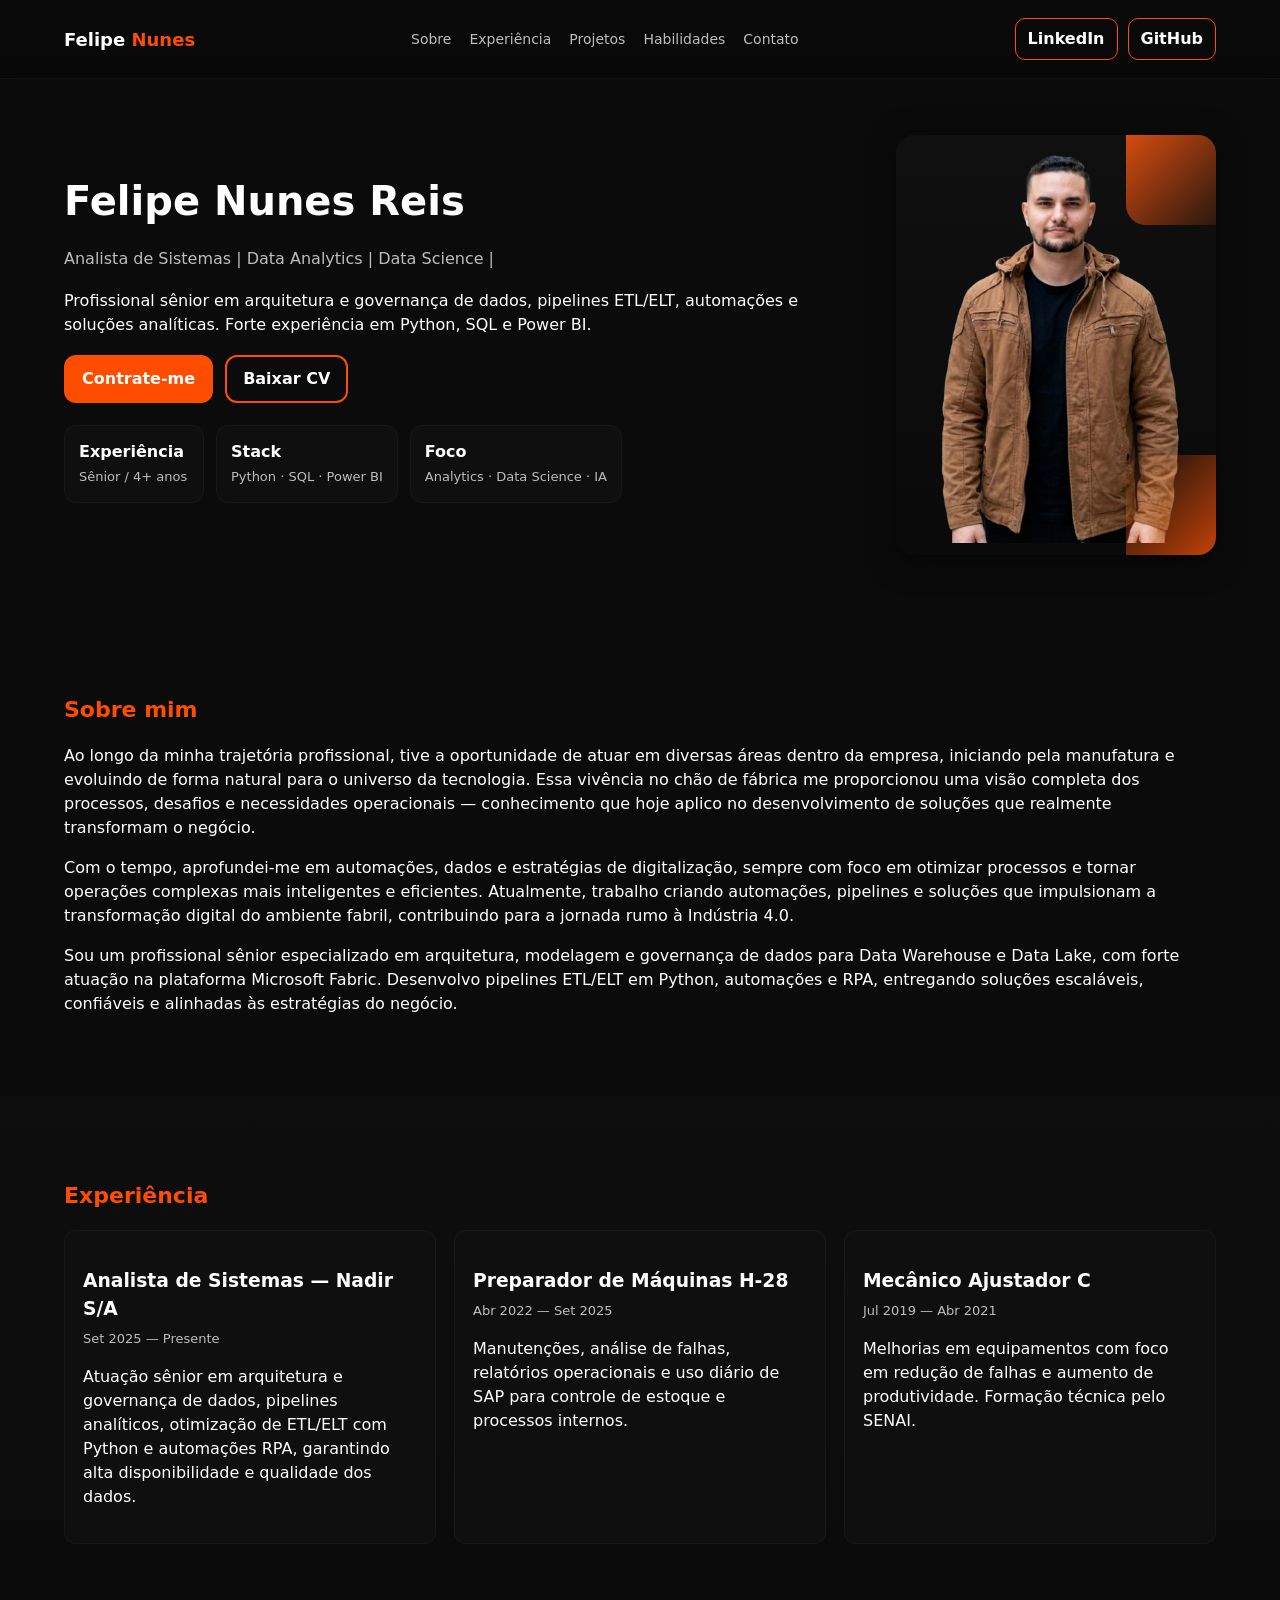
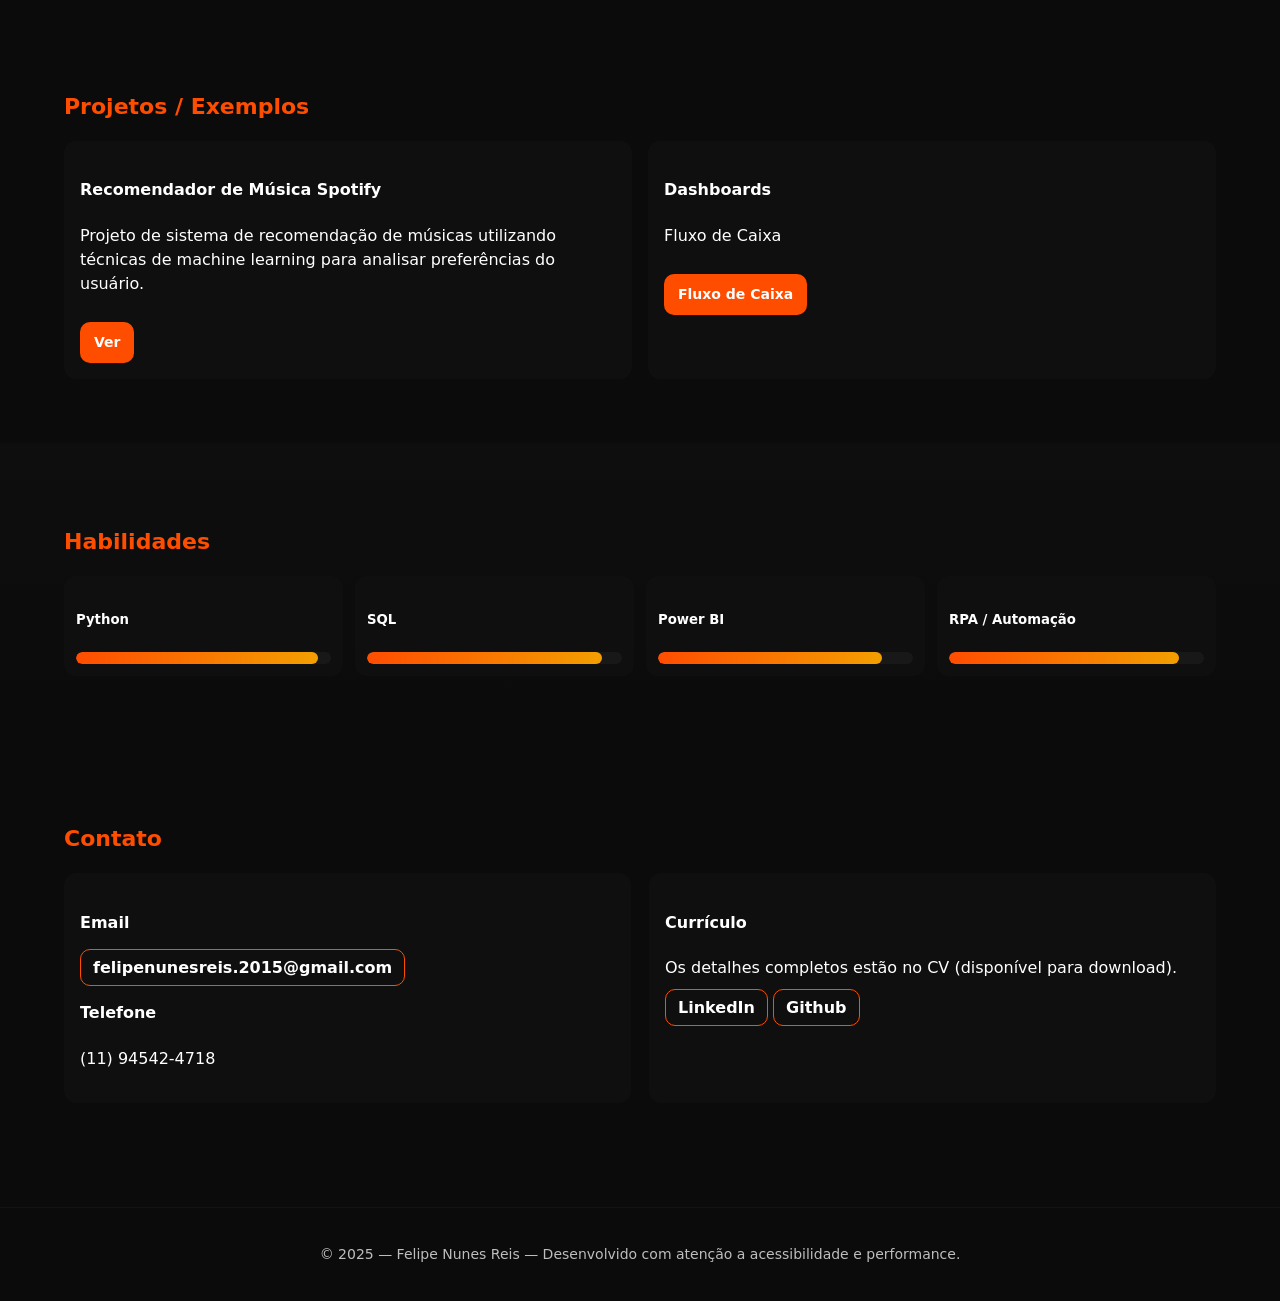
==== index.html @ ef266800 "Deploy inicial" ====
<!DOCTYPE html>
<html lang="pt-BR">
<head>
  <meta charset="utf-8" />
  <meta name="viewport" content="width=device-width,initial-scale=1" />
  <title>Felipe Nunes Reis — Portfólio</title>
  <link rel="icon" href="assets/favicon.svg" type="image/svg+xml">
  <link rel="stylesheet" href="css/style.css" />
  <meta name="description" content="Portfólio profissional — Felipe Nunes Reis. Analytics, RPA, IA, Python, SQL e Microsoft Fabric." />
</head>
<body>
  <header class="site-header">
    <div class="container header-grid">
      <div class="brand">
        <a href="#" class="brand-link">Felipe <span>Nunes</span></a>
      </div>

      <nav class="nav" aria-label="Navegação principal">
        <a href="#sobre">Sobre</a>
        <a href="#experiencia">Experiência</a>
        <a href="#projetos">Projetos</a>
        <a href="#habilidades">Habilidades</a>
        <a href="#contato">Contato</a>
      </nav>

      <div class="header-actions">
        <a class="ghost-btn" href="https://www.linkedin.com/in/felipe-nunes-reis-b3a3061b6/" target="_blank" rel="noopener">LinkedIn</a>
        <a class="ghost-btn" href="https://github.com/FelipeNunesReis" target="_blank" rel="noopener">GitHub</a>
      </div>
    </div>
  </header>

  <main>
    <!-- HERO -->
    <section class="hero">
      <div class="container hero-grid">
        <div class="hero-left">
          <h1 class="reveal">Felipe Nunes Reis</h1>
          <p class="lead reveal-del">Analista de Sistemas | Data Analytics | Data Science |</p>
          <p class="muted reveal-del-2">
            Profissional sênior em arquitetura e governança de dados, pipelines ETL/ELT, automações e soluções analíticas. Forte experiência em Python, SQL e Power BI.
          </p>

          <div class="hero-cta reveal-del-3">
            <a class="btn" href="#contato">Contrate-me</a>
            <a class="btn outline" href="assets/CV_Felipe_Nunes_Reis.pdf" download>Baixar CV</a>
          </div>

          <ul class="meta-cards reveal-del-4">
            <li><strong>Experiência</strong><span>Sênior / 4+ anos</span></li>
            <li><strong>Stack</strong><span>Python · SQL · Power BI</span></li>
            <li><strong>Foco</strong><span>Analytics · Data Science · IA</span></li>
          </ul>
        </div>

        <aside class="hero-right reveal">
          <div class="photo-frame">
            <img src="images/fotoportfolio.png" alt="Foto de Felipe Nunes Reis" id="profilePhoto" />
            <div class="accent accent-top"></div>
            <div class="accent accent-bottom"></div>
          </div>
        </aside>
      </div>
    </section>

    <!-- SOBRE -->
    <section id="sobre" class="section">
      <div class="container">
        <h2 class="section-title reveal">Sobre mim</h2>

        <p class="reveal-del">
          Ao longo da minha trajetória profissional, tive a oportunidade de atuar em diversas áreas dentro da empresa, iniciando pela manufatura e evoluindo de forma natural para o universo da tecnologia. Essa vivência no chão de fábrica me proporcionou uma visão completa dos processos, desafios e necessidades operacionais — conhecimento que hoje aplico no desenvolvimento de soluções que realmente transformam o negócio.
        </p>

        <p class="reveal-del-2">
          Com o tempo, aprofundei-me em automações, dados e estratégias de digitalização, sempre com foco em otimizar processos e tornar operações complexas mais inteligentes e eficientes. Atualmente, trabalho criando automações, pipelines e soluções que impulsionam a transformação digital do ambiente fabril, contribuindo para a jornada rumo à Indústria 4.0.
        </p>

        <p class="reveal-del-3">
          Sou um profissional sênior especializado em arquitetura, modelagem e governança de dados para Data Warehouse e Data Lake, com forte atuação na plataforma Microsoft Fabric. Desenvolvo pipelines ETL/ELT em Python, automações e RPA, entregando soluções escaláveis, confiáveis e alinhadas às estratégias do negócio.
        </p>
      </div>
    </section>

    <!-- EXPERIÊNCIA -->
    <section id="experiencia" class="section alt">
      <div class="container">
        <h2 class="section-title reveal">Experiência</h2>
        <div class="cards-grid">
          <article class="card reveal-card">
            <h3>Analista de Sistemas — Nadir S/A</h3>
            <span class="time">Set 2025 — Presente</span>
            <p>Atuação sênior em arquitetura e governança de dados, pipelines analíticos, otimização de ETL/ELT com Python e automações RPA, garantindo alta disponibilidade e qualidade dos dados.</p>
          </article>

          <article class="card reveal-card">
            <h3>Preparador de Máquinas H-28</h3>
            <span class="time">Abr 2022 — Set 2025</span>
            <p>Manutenções, análise de falhas, relatórios operacionais e uso diário de SAP para controle de estoque e processos internos.</p>
          </article>

          <article class="card reveal-card">
            <h3>Mecânico Ajustador C</h3>
            <span class="time">Jul 2019 — Abr 2021</span>
            <p>Melhorias em equipamentos com foco em redução de falhas e aumento de produtividade. Formação técnica pelo SENAI.</p>
          </article>
        </div>
      </div>
    </section>

    <!-- PROJETOS -->
    <section id="projetos" class="section">
      <div class="container">
        <h2 class="section-title reveal">Projetos / Exemplos</h2>
        <div class="projects-grid">
          <div class="project reveal-card">
            <h4>Recomendador de Música Spotify</h4>
            <p>Projeto de sistema de recomendação de músicas utilizando técnicas de machine learning para analisar preferências do usuário.</p>
            <a class="link" href="#" onclick="openImageModal('images/carbon.png')" aria-label="Ver projeto">Ver</a>
          </div>

          <div class="project reveal-card">
            <h4>Dashboards</h4>
            <p>Fluxo de Caixa</p>
            <a class="link" href="#" onclick="openImageModal('images/projetopptx.png')" aria-label="Ver PNG">Fluxo de Caixa</a>
          </div>
        </div>
      </div>
    </section>

    <!-- HABILIDADES -->
    <section id="habilidades" class="section alt">
      <div class="container">
        <h2 class="section-title reveal">Habilidades</h2>
        <div class="skills">
          <div class="skill reveal-card">
            <h5>Python</h5>
            <div class="bar"><div class="progress" data-value="95"></div></div>
          </div>
          <div class="skill reveal-card">
            <h5>SQL</h5>
            <div class="bar"><div class="progress" data-value="92"></div></div>
          </div>
          <div class="skill reveal-card">
            <h5>Power BI</h5>
            <div class="bar"><div class="progress" data-value="88"></div></div>
          </div>
          <div class="skill reveal-card">
            <h5>RPA / Automação</h5>
            <div class="bar"><div class="progress" data-value="90"></div></div>
          </div>
        </div>
      </div>
    </section>

    <!-- CONTATO -->
    <section id="contato" class="section contact">
      <div class="container">
        <h2 class="section-title reveal">Contato</h2>
        <div class="contact-grid">
          <div class="contact-card reveal-card">
            <h4>Email</h4>
            <a class="ghost-btn" href="mailto:felipenunesreis.2015@gmail.com">felipenunesreis.2015@gmail.com</a>
            <h4>Telefone</h4>
            <p>(11) 94542-4718</p>
          </div>

          <div class="contact-card reveal-card">
            <h4>Currículo</h4>
            <p>Os detalhes completos estão no CV (disponível para download).</p>
            <div class="socials">
              <a class="ghost-btn" href="https://www.linkedin.com/in/felipe-nunes-reis-b3a3061b6/" target="_blank" rel="noopener">LinkedIn</a>
              <a class="ghost-btn" href="https://github.com/FelipeNunesReis" target="_blank" rel="noopener">Github</a>
            </div>
          </div>
        </div>
      </div>
    </section>

  </main>

  <footer class="site-footer">
    <div class="container">
      <p>© 2025 — Felipe Nunes Reis — Desenvolvido com atenção a acessibilidade e performance.</p>
    </div>
  </footer>

  <!-- MODAIS -->
  <div id="imageModal" class="img-modal">
    <span class="close-modal" onclick="closeImageModal()">&times;</span>
    <img class="img-modal-content" id="modalImage">
  </div>

  <div id="pdfModal" class="img-modal">
    <span class="close-modal" onclick="closePdfModal()">&times;</span>
    <embed id="modalPdf" class="pdf-modal-content" type="application/pdf" />
  </div>

  <script src="js/script.js"></script>
</body>
</html>
---- css/style.css ----
/* === VARIÁVEIS === */
:root{
  --bg:#0b0b0b;
  --panel:#0f0f10;
  --muted:#bdbdbd;
  --accent:#ff4d00;
  --glass: rgba(255,255,255,0.04);
  --text:#ffffff;
  --radius:14px;
  --max-width:1200px;
}

/* === RESET & BODY === */
*{box-sizing:border-box}
html,body{height:100%}
body{
  margin:0;
  font-family:"Poppins",system-ui,-apple-system,"Segoe UI",Roboto,"Helvetica Neue",Arial;
  background:var(--bg);
  color:var(--text);
  line-height:1.5;
}

/* === CONTAINER === */
.container{width:90%;max-width:var(--max-width);margin:0 auto}

/* === HEADER === */
.site-header{position:sticky;top:0;z-index:30;backdrop-filter:blur(6px);border-bottom:1px solid rgba(255,255,255,0.03);background:linear-gradient(180deg, transparent, rgba(0,0,0,0.25))}
.header-grid{display:flex;gap:16px;align-items:center;justify-content:space-between;padding:18px 0}
.brand-link{font-weight:700;font-size:18px;color:var(--text);text-decoration:none}
.brand-link span{color:var(--accent)}
.nav{display:flex;gap:18px}
.nav a{color:var(--muted);text-decoration:none;font-weight:500;font-size:14px}
.nav a:hover{color:var(--accent);transform:translateY(-2px)}
.header-actions{display:flex;gap:10px;align-items:center}
.ghost-btn{border:1px solid var(--accent);padding:8px 12px;border-radius:10px;background:transparent;color:var(--text);text-decoration:none;font-weight:600}
.ghost-btn:hover{background:var(--accent);color:#0b0b0b}

/* === HERO === */
.hero{padding:56px 0}
.hero-grid{display:grid;grid-template-columns:1fr 380px;gap:28px;align-items:center}
.hero-left h1{font-size:40px;margin:0 0 8px}
.lead{color:var(--muted);margin-bottom:18px}
.hero-cta{margin:18px 0;display:flex;gap:12px}
.btn{background:var(--accent);color:#fff;padding:12px 18px;border-radius:12px;text-decoration:none;font-weight:700;transition: transform .25s ease, box-shadow .25s ease;}
.btn:hover{transform: translateY(-4px);box-shadow: 0 6px 18px rgba(255,77,0,0.45);}
.btn.outline{background:transparent;border:2px solid var(--accent);padding:10px 16px}

/* === CARDS META === */
.meta-cards{display:flex;gap:12px;list-style:none;padding:0;margin-top:22px}
.meta-cards li{background:var(--panel);padding:14px;border-radius:12px;min-width:140px;border:1px solid rgba(255,255,255,0.03)}
.meta-cards strong{display:block;font-weight:700}
.meta-cards span{color:var(--muted);font-size:13px}

/* === PHOTO === */
.photo-frame{position:relative;width:100%;max-width:320px;margin-left:auto;border-radius:18px;padding:12px;background:linear-gradient(180deg, rgba(255,255,255,0.02), rgba(0,0,0,0.12));box-shadow:0 6px 30px rgba(0,0,0,0.6);overflow:hidden}
.photo-frame img{width:100%;height:auto;border-radius:12px;display:block}
.photo-frame .accent{position:absolute;right:-30px;width:120px;height:120px;border-radius:20px;mix-blend-mode:screen;opacity:0.95}
.photo-frame .accent-top{top:-30px;background:linear-gradient(135deg,#ff4d00,transparent)}
.photo-frame .accent-bottom{bottom:-20px;background:linear-gradient(135deg,transparent,#ff4d00)}

/* === SECTIONS === */
.section{padding:64px 0}
.section.alt{background:linear-gradient(180deg, rgba(255,255,255,0.01), transparent)}
.section-title{font-size:22px;color:var(--accent);margin-bottom:18px}

/* === CARDS GRID === */
.cards-grid{display:grid;grid-template-columns:repeat(auto-fit,minmax(260px,1fr));gap:18px}
.card{background:var(--panel);padding:18px;border-radius:12px;border:1px solid rgba(255,255,255,0.03);transition: transform .25s ease, box-shadow .25s ease}
.card:hover{transform:translateY(-4px);box-shadow:0 8px 24px rgba(255,77,0,0.25)}
.card h3{margin-bottom:6px}
.time{font-size:13px;color:var(--muted);display:block;margin-bottom:10px}

/* === PROJECTS GRID === */
.projects-grid{display:grid;grid-template-columns:repeat(auto-fit,minmax(200px,1fr));gap:16px}
.project{background:var(--panel);padding:16px;border-radius:12px;transition: transform .25s ease, box-shadow .25s ease;}
.project:hover{transform:translateY(-4px);box-shadow:0 6px 20px rgba(255,77,0,0.25);}
.project a{display:inline-block;margin-top:10px;background:var(--accent);color:#fff;padding:10px 14px;border-radius:10px;font-weight:600;text-decoration:none;font-size:14px;transition: transform .25s ease, box-shadow .25s ease;}
.project a:hover{transform:translateY(-4px);box-shadow:0 6px 18px rgba(255,77,0,0.45);}

/* === SKILLS === */
.skills{display:grid;grid-template-columns:repeat(auto-fit,minmax(220px,1fr));gap:12px}
.skill{background:var(--panel);padding:12px;border-radius:12px}
.bar{width:100%;height:12px;background:rgba(255,255,255,0.04);border-radius:8px;overflow:hidden;margin-top:8px}
.progress{height:100%;width:0;background:linear-gradient(90deg,var(--accent), #f39f00);border-radius:8px;transition:width 900ms cubic-bezier(.2,.9,.2,1)}

/* === CONTACT === */
.contact-grid{display:grid;grid-template-columns:1fr 1fr;gap:18px}
.contact-card{background:var(--panel);padding:16px;border-radius:12px}

/* === FOOTER === */
.site-footer{padding:22px 0;text-align:center;border-top:1px solid rgba(255,255,255,0.03);margin-top:40px;color:var(--muted);font-size:14px}

/* === REVEAL ANIMATIONS === */
.reveal{opacity:0;transform:translateY(18px);transition:opacity 600ms ease, transform 600ms cubic-bezier(.2,.9,.2,1)}
.reveal.revealed{opacity:1;transform:none}
.reveal-card{opacity:0;transform:translateY(30px) scale(.99);transition:opacity 700ms ease, transform 700ms cubic-bezier(.2,.9,.2,1)}
.reveal-card.revealed{opacity:1;transform:none}

/* === RESPONSIVE === */
@media (max-width:980px){
  .hero-grid{grid-template-columns:1fr;gap:24px}
  .nav{display:none}
  .contact-grid{grid-template-columns:1fr}
}

/* === MODAL DE IMAGEM === */
.img-modal {display:flex;justify-content:center;align-items:center;position:fixed;inset:0;background:rgba(0,0,0,0.85);z-index:9999;opacity:0;pointer-events:none;transition:opacity 300ms ease;}
.img-modal.show{opacity:1;pointer-events:auto;}
.img-modal-content{max-width:98%;max-height:98%;border-radius:14px;transform:scale(1.15);opacity:0;transition:transform 400ms cubic-bezier(.2,.9,.2,1),opacity 400ms ease;}
.img-modal.show .img-modal-content{transform:scale(1);opacity:1;}
.close-modal{position:absolute;top:20px;right:40px;color:#fff;font-size:42px;cursor:pointer;transition:opacity 200ms ease;}
.close-modal:hover{opacity:0.6}

/* === MODAL DE PDF === */
.pdf-modal-content{width:80%;height:90%;max-width:1000px;max-height:1200px;border:none;border-radius:14px;background:#fff;box-shadow:0 6px 30px rgba(0,0,0,0.5);}
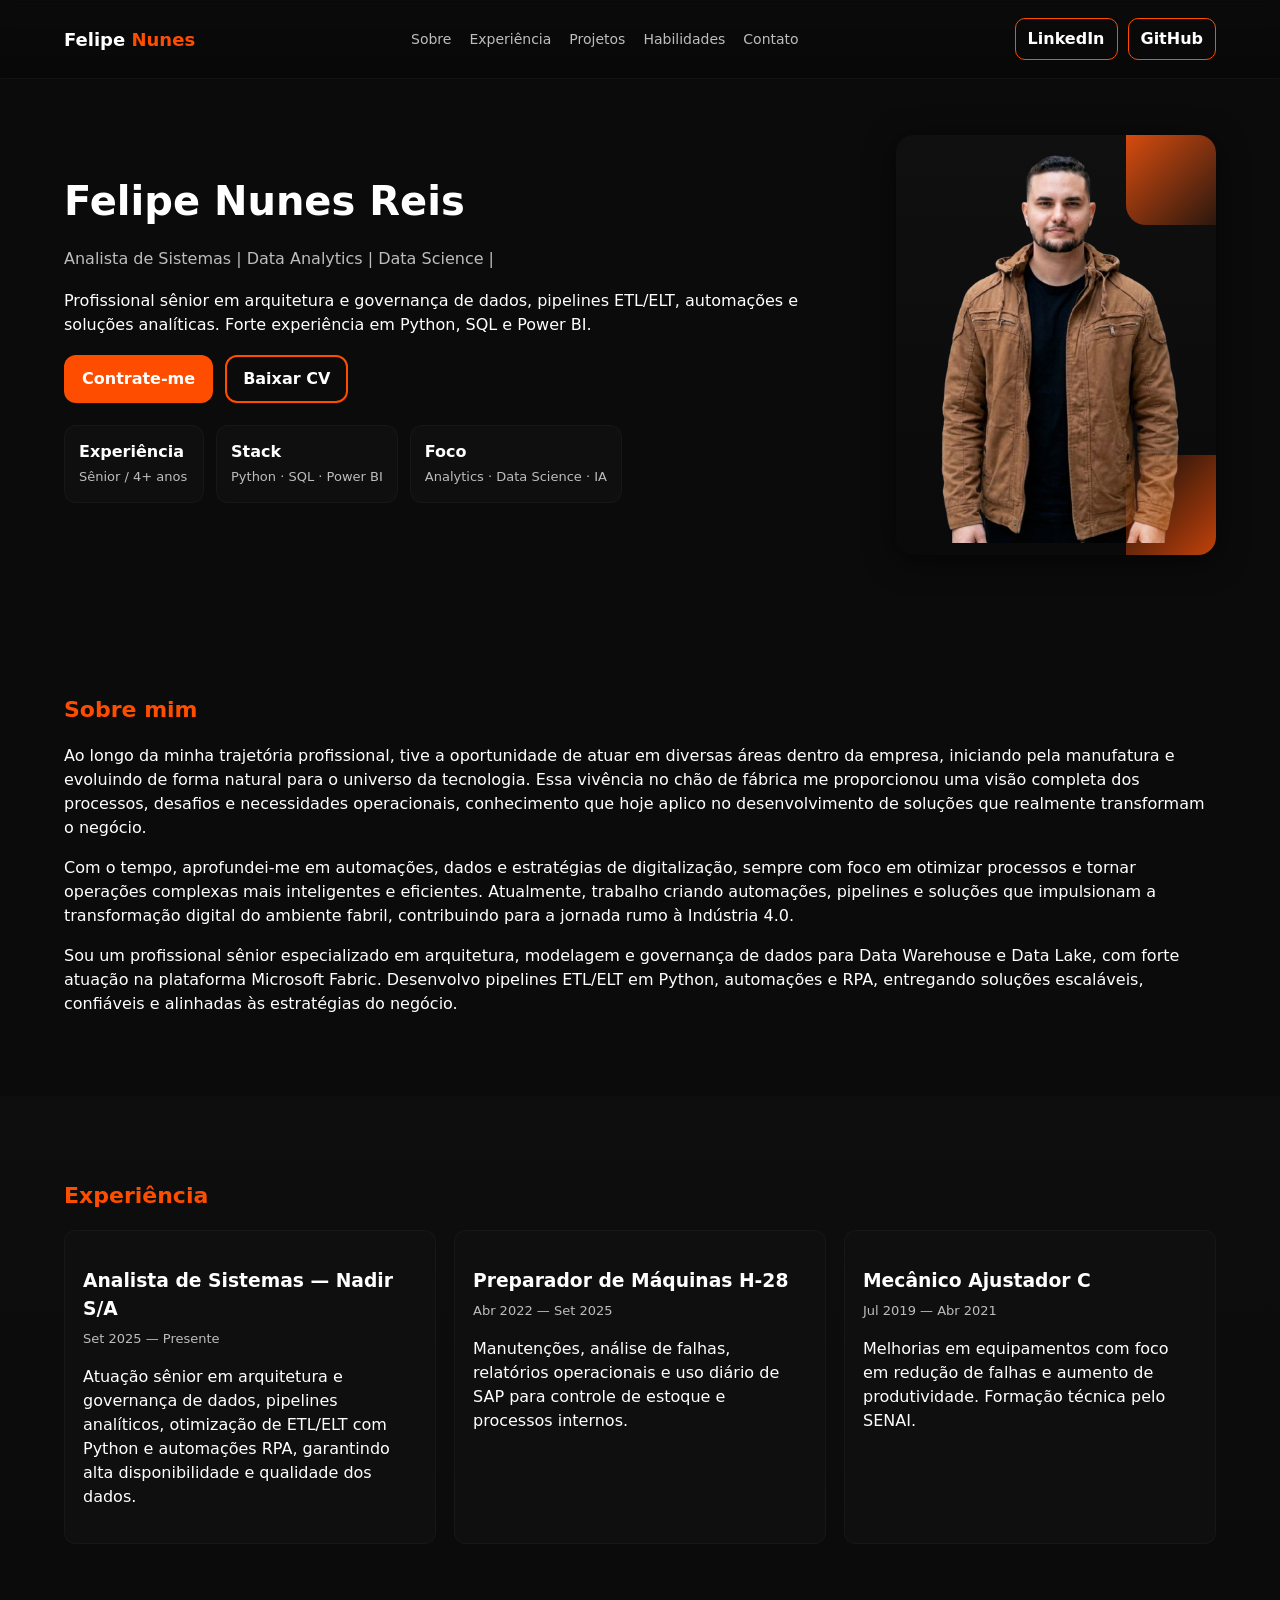
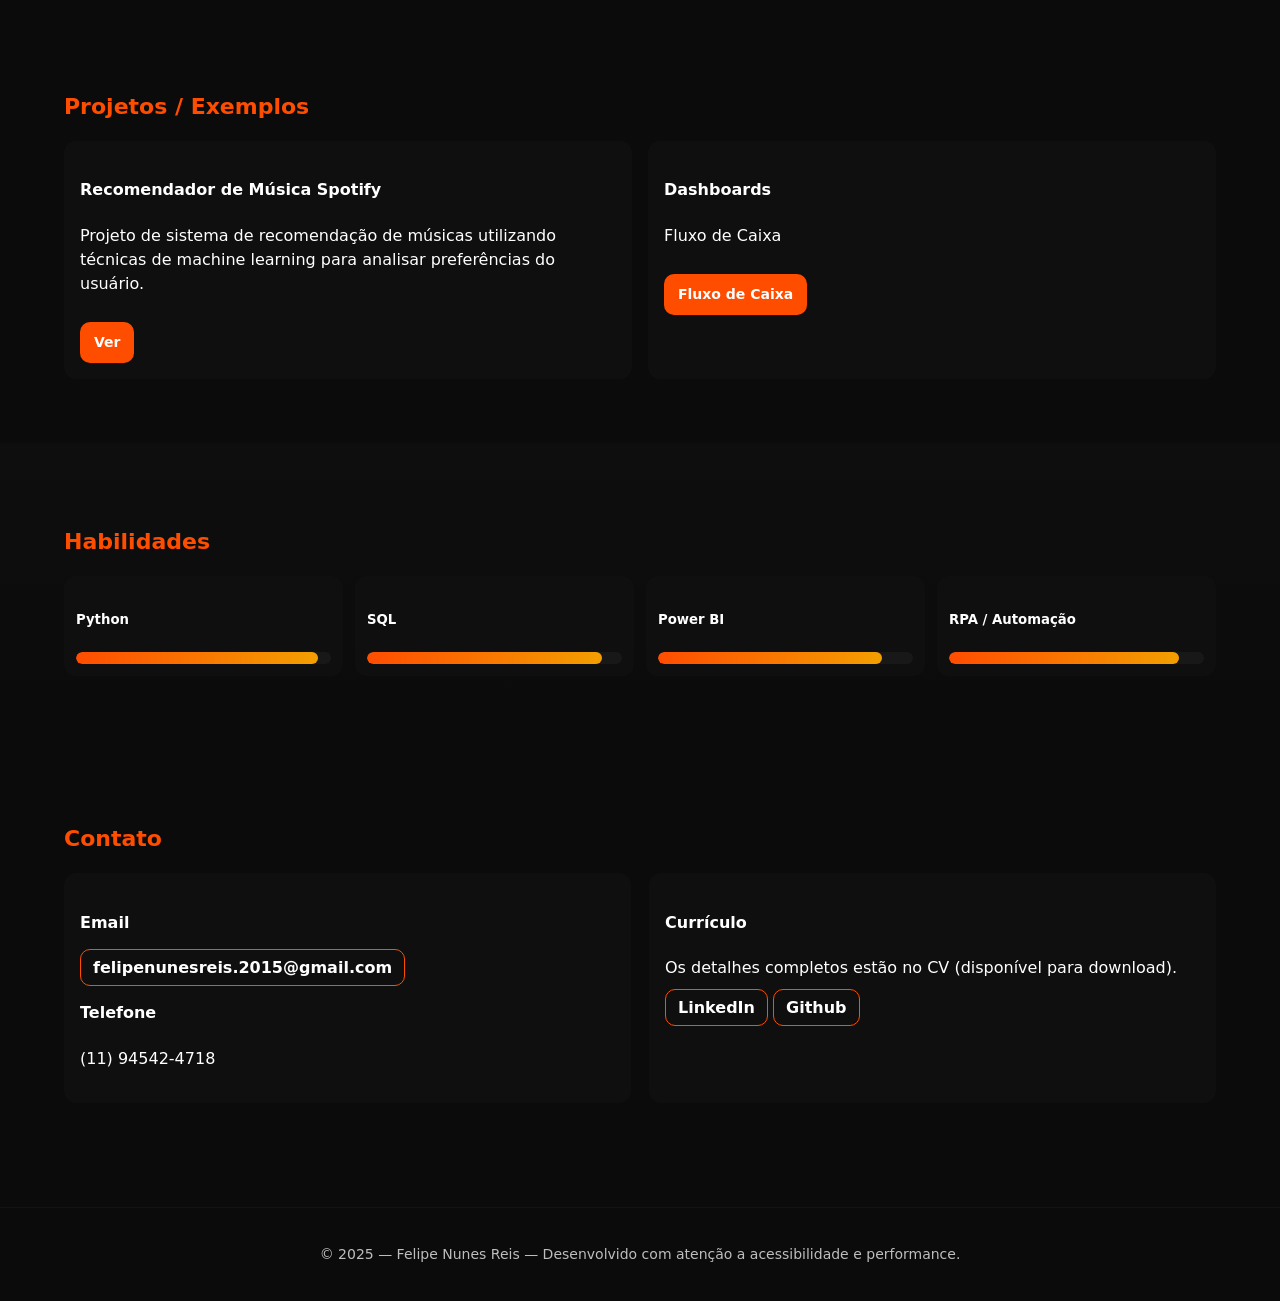
==== commit b544dc68: "Atualização do site" ====
--- a/index.html
+++ b/index.html
@@ -69,7 +69,7 @@
         <h2 class="section-title reveal">Sobre mim</h2>
 
         <p class="reveal-del">
-          Ao longo da minha trajetória profissional, tive a oportunidade de atuar em diversas áreas dentro da empresa, iniciando pela manufatura e evoluindo de forma natural para o universo da tecnologia. Essa vivência no chão de fábrica me proporcionou uma visão completa dos processos, desafios e necessidades operacionais — conhecimento que hoje aplico no desenvolvimento de soluções que realmente transformam o negócio.
+          Ao longo da minha trajetória profissional, tive a oportunidade de atuar em diversas áreas dentro da empresa, iniciando pela manufatura e evoluindo de forma natural para o universo da tecnologia. Essa vivência no chão de fábrica me proporcionou uma visão completa dos processos, desafios e necessidades operacionais, conhecimento que hoje aplico no desenvolvimento de soluções que realmente transformam o negócio.
         </p>
 
         <p class="reveal-del-2">
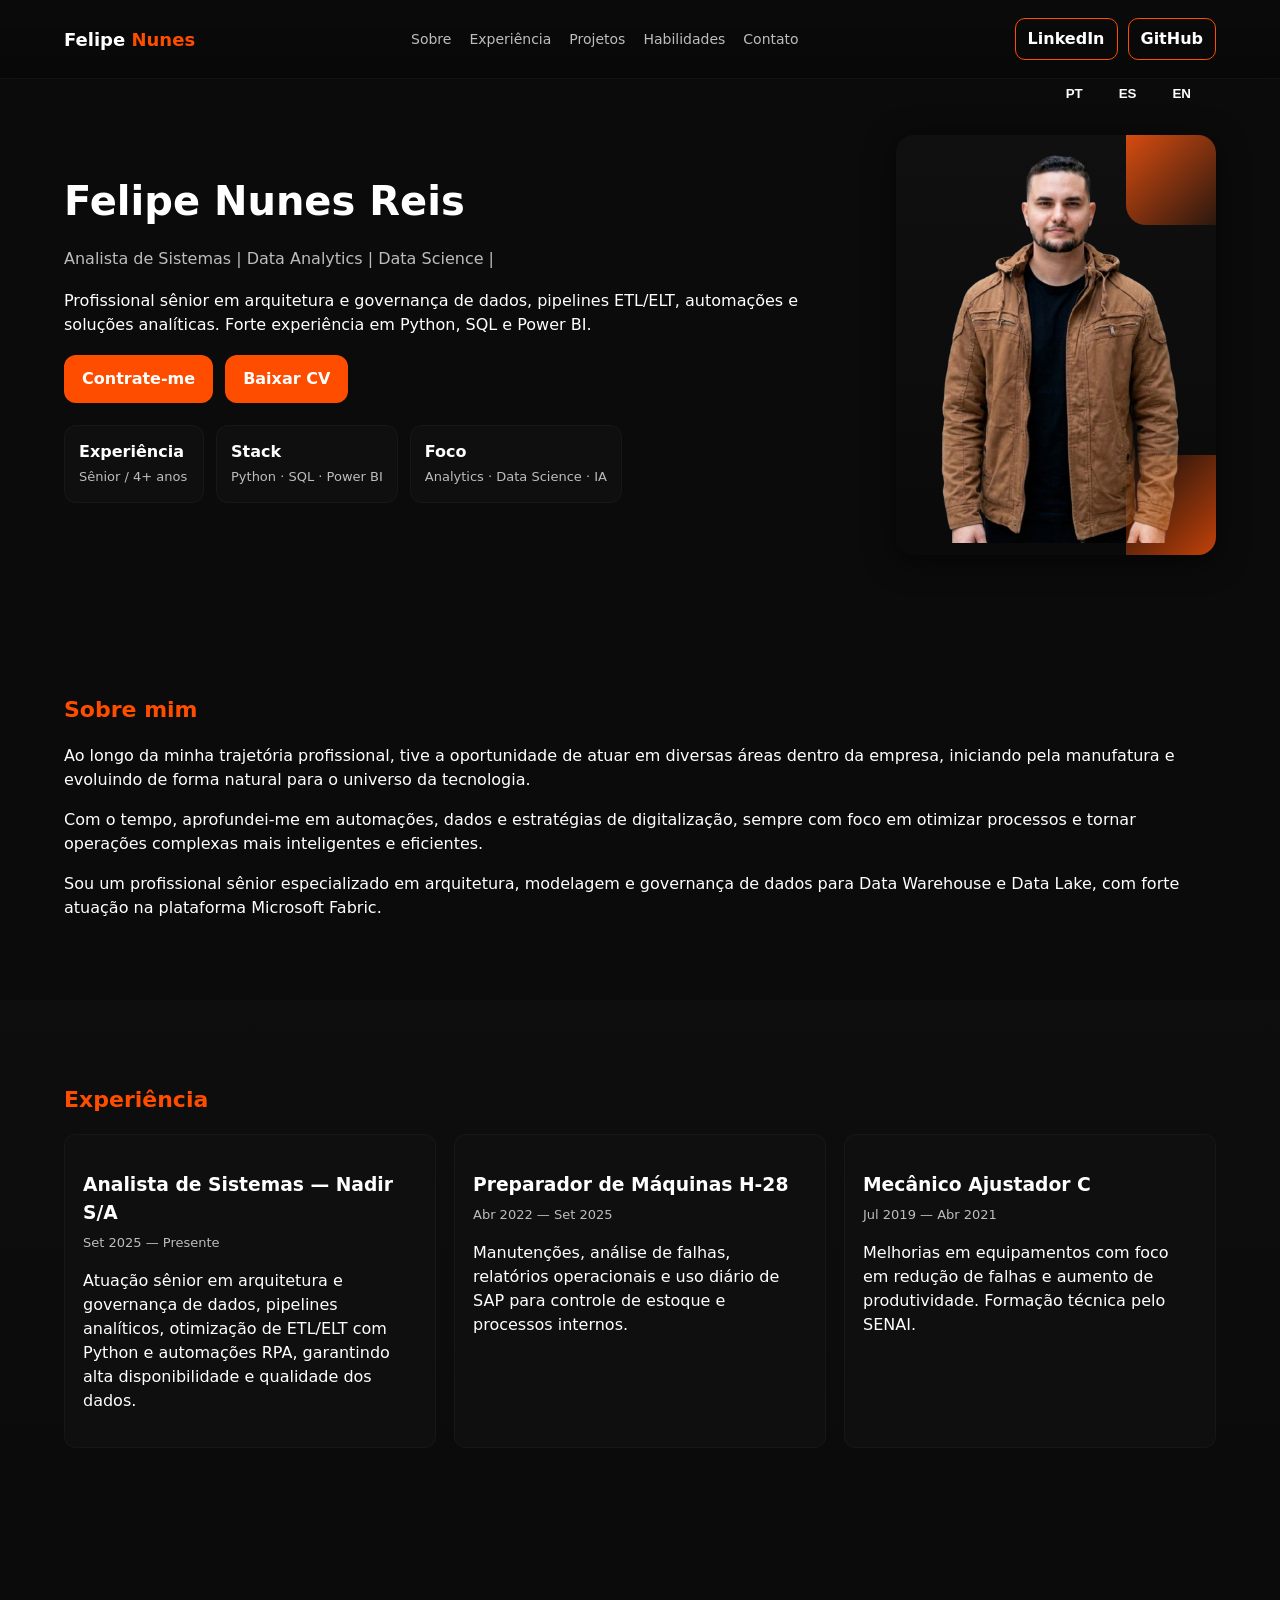
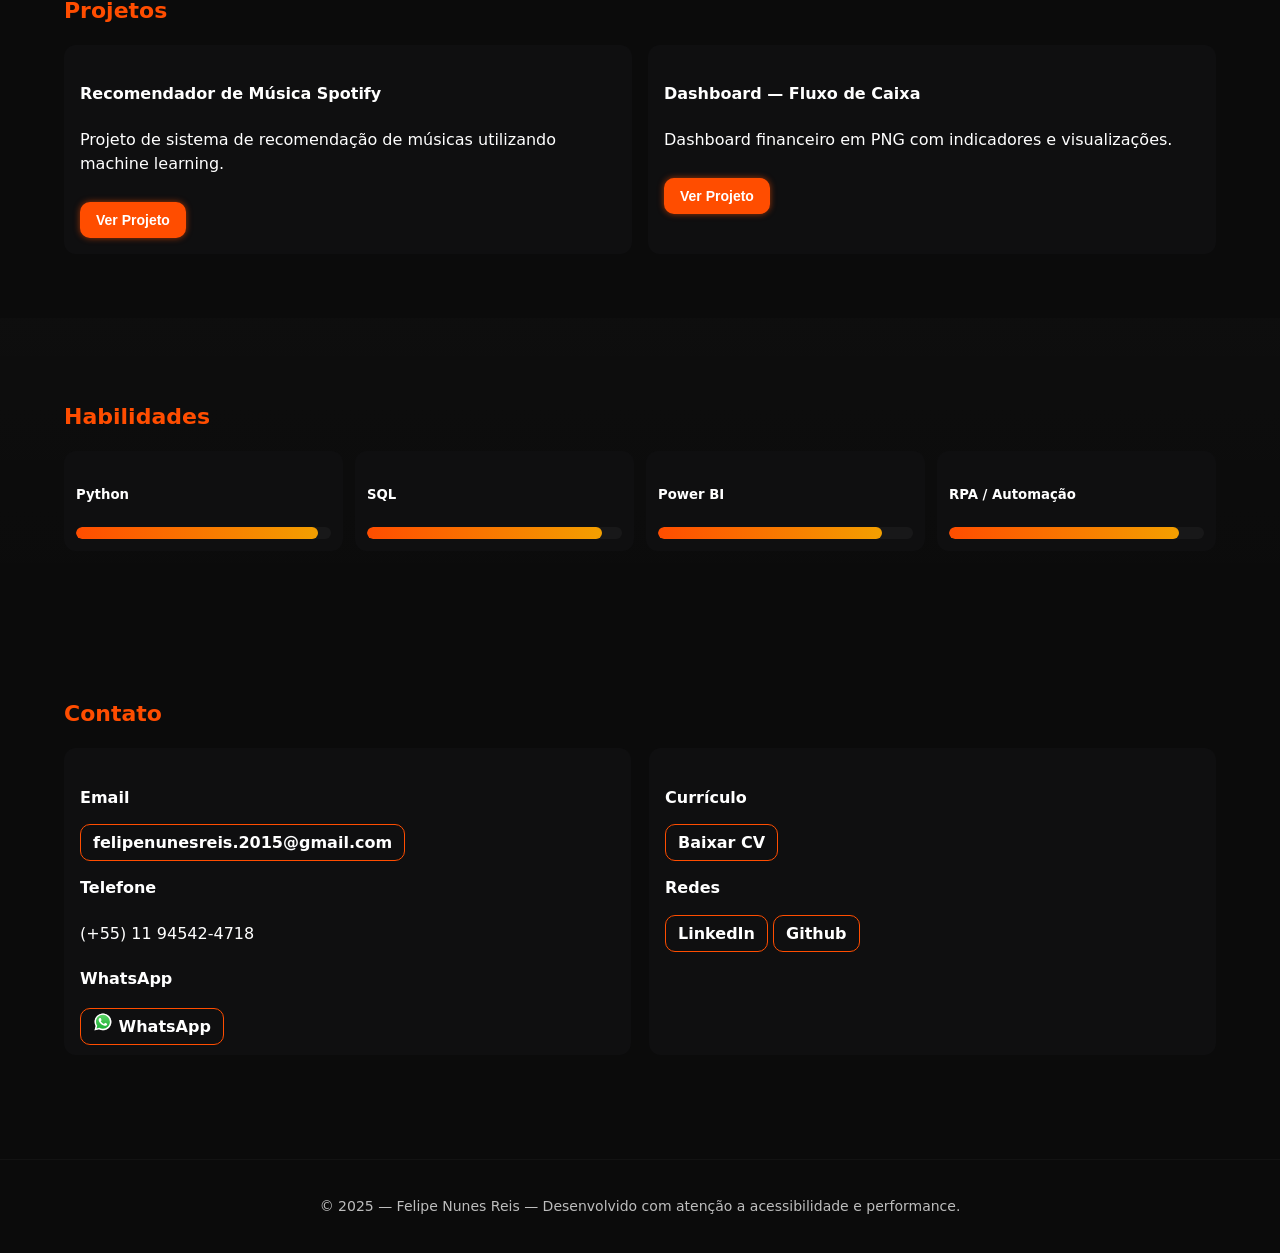
==== commit 6993bc37: "Atualização do site" ====
--- a/index.html
+++ b/index.html
@@ -9,20 +9,26 @@
   <meta name="description" content="Portfólio profissional — Felipe Nunes Reis. Analytics, RPA, IA, Python, SQL e Microsoft Fabric." />
 </head>
 <body>
+  <!-- LANGUAGE SWITCHER -->
+  <div class="language-switcher">
+    <button class="lang-btn active" data-lang="pt">PT</button>
+    <button class="lang-btn" data-lang="es">ES</button>
+    <button class="lang-btn" data-lang="en">EN</button>
+  </div>
+
+  <!-- HEADER -->
   <header class="site-header">
     <div class="container header-grid">
       <div class="brand">
         <a href="#" class="brand-link">Felipe <span>Nunes</span></a>
       </div>
-
       <nav class="nav" aria-label="Navegação principal">
-        <a href="#sobre">Sobre</a>
-        <a href="#experiencia">Experiência</a>
-        <a href="#projetos">Projetos</a>
-        <a href="#habilidades">Habilidades</a>
-        <a href="#contato">Contato</a>
+        <a href="#sobre" id="navSobre">Sobre</a>
+        <a href="#experiencia" id="navExperiencia">Experiência</a>
+        <a href="#projetos" id="navProjetos">Projetos</a>
+        <a href="#habilidades" id="navHabilidades">Habilidades</a>
+        <a href="#contato" id="navContato">Contato</a>
       </nav>
-
       <div class="header-actions">
         <a class="ghost-btn" href="https://www.linkedin.com/in/felipe-nunes-reis-b3a3061b6/" target="_blank" rel="noopener">LinkedIn</a>
         <a class="ghost-btn" href="https://github.com/FelipeNunesReis" target="_blank" rel="noopener">GitHub</a>
@@ -35,24 +41,21 @@
     <section class="hero">
       <div class="container hero-grid">
         <div class="hero-left">
-          <h1 class="reveal">Felipe Nunes Reis</h1>
-          <p class="lead reveal-del">Analista de Sistemas | Data Analytics | Data Science |</p>
-          <p class="muted reveal-del-2">
+          <h1 id="heroTitle" class="reveal">Felipe Nunes Reis</h1>
+          <p id="heroSubtitle" class="lead reveal-del">Analista de Sistemas | Data Analytics | Data Science |</p>
+          <p id="heroLead" class="muted reveal-del-2">
             Profissional sênior em arquitetura e governança de dados, pipelines ETL/ELT, automações e soluções analíticas. Forte experiência em Python, SQL e Power BI.
           </p>
-
           <div class="hero-cta reveal-del-3">
-            <a class="btn" href="#contato">Contrate-me</a>
-            <a class="btn outline" href="assets/CV_Felipe_Nunes_Reis.pdf" download>Baixar CV</a>
+            <a id="hireBtn" class="btn" href="#contato">Contrate-me</a>
+            <a id="downloadCV" class="btn outline" href="assets/CV_Felipe_Nunes_Reis.pdf" download>Baixar CV</a>
           </div>
-
           <ul class="meta-cards reveal-del-4">
             <li><strong>Experiência</strong><span>Sênior / 4+ anos</span></li>
             <li><strong>Stack</strong><span>Python · SQL · Power BI</span></li>
             <li><strong>Foco</strong><span>Analytics · Data Science · IA</span></li>
           </ul>
         </div>
-
         <aside class="hero-right reveal">
           <div class="photo-frame">
             <img src="images/fotoportfolio.png" alt="Foto de Felipe Nunes Reis" id="profilePhoto" />
@@ -66,18 +69,15 @@
     <!-- SOBRE -->
     <section id="sobre" class="section">
       <div class="container">
-        <h2 class="section-title reveal">Sobre mim</h2>
-
-        <p class="reveal-del">
-          Ao longo da minha trajetória profissional, tive a oportunidade de atuar em diversas áreas dentro da empresa, iniciando pela manufatura e evoluindo de forma natural para o universo da tecnologia. Essa vivência no chão de fábrica me proporcionou uma visão completa dos processos, desafios e necessidades operacionais, conhecimento que hoje aplico no desenvolvimento de soluções que realmente transformam o negócio.
+        <h2 id="sobreTitle" class="section-title reveal">Sobre mim</h2>
+        <p id="sobreP1" class="reveal-del">
+          Ao longo da minha trajetória profissional, tive a oportunidade de atuar em diversas áreas dentro da empresa, iniciando pela manufatura e evoluindo de forma natural para o universo da tecnologia.
         </p>
-
-        <p class="reveal-del-2">
-          Com o tempo, aprofundei-me em automações, dados e estratégias de digitalização, sempre com foco em otimizar processos e tornar operações complexas mais inteligentes e eficientes. Atualmente, trabalho criando automações, pipelines e soluções que impulsionam a transformação digital do ambiente fabril, contribuindo para a jornada rumo à Indústria 4.0.
+        <p id="sobreP2" class="reveal-del-2">
+          Com o tempo, aprofundei-me em automações, dados e estratégias de digitalização, sempre com foco em otimizar processos e tornar operações complexas mais inteligentes e eficientes.
         </p>
-
-        <p class="reveal-del-3">
-          Sou um profissional sênior especializado em arquitetura, modelagem e governança de dados para Data Warehouse e Data Lake, com forte atuação na plataforma Microsoft Fabric. Desenvolvo pipelines ETL/ELT em Python, automações e RPA, entregando soluções escaláveis, confiáveis e alinhadas às estratégias do negócio.
+        <p id="sobreP3" class="reveal-del-3">
+          Sou um profissional sênior especializado em arquitetura, modelagem e governança de dados para Data Warehouse e Data Lake, com forte atuação na plataforma Microsoft Fabric.
         </p>
       </div>
     </section>
@@ -85,24 +85,22 @@
     <!-- EXPERIÊNCIA -->
     <section id="experiencia" class="section alt">
       <div class="container">
-        <h2 class="section-title reveal">Experiência</h2>
+        <h2 id="experienciaTitle" class="section-title reveal">Experiência</h2>
         <div class="cards-grid">
           <article class="card reveal-card">
-            <h3>Analista de Sistemas — Nadir S/A</h3>
+            <h3 id="exp1Title">Analista de Sistemas — Nadir S/A</h3>
             <span class="time">Set 2025 — Presente</span>
-            <p>Atuação sênior em arquitetura e governança de dados, pipelines analíticos, otimização de ETL/ELT com Python e automações RPA, garantindo alta disponibilidade e qualidade dos dados.</p>
+            <p id="exp1Desc">Atuação sênior em arquitetura e governança de dados, pipelines analíticos, otimização de ETL/ELT com Python e automações RPA, garantindo alta disponibilidade e qualidade dos dados.</p>
           </article>
-
           <article class="card reveal-card">
-            <h3>Preparador de Máquinas H-28</h3>
+            <h3 id="exp2Title">Preparador de Máquinas H-28</h3>
             <span class="time">Abr 2022 — Set 2025</span>
-            <p>Manutenções, análise de falhas, relatórios operacionais e uso diário de SAP para controle de estoque e processos internos.</p>
+            <p id="exp2Desc">Manutenções, análise de falhas, relatórios operacionais e uso diário de SAP para controle de estoque e processos internos.</p>
           </article>
-
           <article class="card reveal-card">
-            <h3>Mecânico Ajustador C</h3>
+            <h3 id="exp3Title">Mecânico Ajustador C</h3>
             <span class="time">Jul 2019 — Abr 2021</span>
-            <p>Melhorias em equipamentos com foco em redução de falhas e aumento de produtividade. Formação técnica pelo SENAI.</p>
+            <p id="exp3Desc">Melhorias em equipamentos com foco em redução de falhas e aumento de produtividade. Formação técnica pelo SENAI.</p>
           </article>
         </div>
       </div>
@@ -111,18 +109,35 @@
     <!-- PROJETOS -->
     <section id="projetos" class="section">
       <div class="container">
-        <h2 class="section-title reveal">Projetos / Exemplos</h2>
+        <h2 id="projetosTitle" class="section-title reveal">Projetos / Exemplos</h2>
         <div class="projects-grid">
+          <!-- Projeto 1 -->
           <div class="project reveal-card">
-            <h4>Recomendador de Música Spotify</h4>
-            <p>Projeto de sistema de recomendação de músicas utilizando técnicas de machine learning para analisar preferências do usuário.</p>
-            <a class="link" href="#" onclick="openImageModal('images/carbon.png')" aria-label="Ver projeto">Ver</a>
+            <h4 id="proj1Title">Recomendador de Música Spotify</h4>
+            <p id="proj1Desc">Projeto de sistema de recomendação de músicas utilizando machine learning.</p>
+            <button class="btn-glow open-project" data-project="recomendador">Ver Projeto</button>
+            <div class="project-detail" id="recomendador">
+              <h5>Detalhes do Projeto</h5>
+              <p id="proj1Obj"><strong>Objetivo:</strong> Melhorar a retenção do usuário e entregar recomendações relevantes.</p>
+              <div class="photo-frame">
+                <img src="images/carbon.png" alt="Recomendador de Música" />
+              </div>
+              <button class="btn-glow close-project">Fechar</button>
+            </div>
           </div>
-
+          <!-- Projeto 2 -->
           <div class="project reveal-card">
-            <h4>Dashboards</h4>
-            <p>Fluxo de Caixa</p>
-            <a class="link" href="#" onclick="openImageModal('images/projetopptx.png')" aria-label="Ver PNG">Fluxo de Caixa</a>
+            <h4 id="proj2Title">Dashboard — Fluxo de Caixa</h4>
+            <p id="proj2Desc">Dashboard financeiro em PNG com indicadores e visualizações.</p>
+            <button class="btn-glow open-project" data-project="fluxocaixa">Ver Projeto</button>
+            <div class="project-detail" id="fluxocaixa">
+              <h5>Detalhes do Projeto</h5>
+              <p id="proj2Obj"><strong>Objetivo:</strong> Entregar visibilidade financeira de forma ágil e automatizar a atualização dos relatórios.</p>
+              <div class="photo-frame">
+                <img src="images/projetopptx.png" alt="Dashboard Fluxo de Caixa" />
+              </div>
+              <button class="btn-glow close-project">Fechar</button>
+            </div>
           </div>
         </div>
       </div>
@@ -131,24 +146,12 @@
     <!-- HABILIDADES -->
     <section id="habilidades" class="section alt">
       <div class="container">
-        <h2 class="section-title reveal">Habilidades</h2>
+        <h2 id="habilidadesTitle" class="section-title reveal">Habilidades</h2>
         <div class="skills">
-          <div class="skill reveal-card">
-            <h5>Python</h5>
-            <div class="bar"><div class="progress" data-value="95"></div></div>
-          </div>
-          <div class="skill reveal-card">
-            <h5>SQL</h5>
-            <div class="bar"><div class="progress" data-value="92"></div></div>
-          </div>
-          <div class="skill reveal-card">
-            <h5>Power BI</h5>
-            <div class="bar"><div class="progress" data-value="88"></div></div>
-          </div>
-          <div class="skill reveal-card">
-            <h5>RPA / Automação</h5>
-            <div class="bar"><div class="progress" data-value="90"></div></div>
-          </div>
+          <div class="skill reveal-card"><h5>Python</h5><div class="bar"><div class="progress" data-value="95"></div></div></div>
+          <div class="skill reveal-card"><h5>SQL</h5><div class="bar"><div class="progress" data-value="92"></div></div></div>
+          <div class="skill reveal-card"><h5>Power BI</h5><div class="bar"><div class="progress" data-value="88"></div></div></div>
+          <div class="skill reveal-card"><h5>RPA / Automação</h5><div class="bar"><div class="progress" data-value="90"></div></div></div>
         </div>
       </div>
     </section>
@@ -156,18 +159,22 @@
     <!-- CONTATO -->
     <section id="contato" class="section contact">
       <div class="container">
-        <h2 class="section-title reveal">Contato</h2>
+        <h2 id="contatoTitle" class="section-title reveal">Contato</h2>
         <div class="contact-grid">
           <div class="contact-card reveal-card">
-            <h4>Email</h4>
+            <h4 id="emailTitle">Email</h4>
             <a class="ghost-btn" href="mailto:felipenunesreis.2015@gmail.com">felipenunesreis.2015@gmail.com</a>
-            <h4>Telefone</h4>
-            <p>(11) 94542-4718</p>
+            <h4 id="telefoneTitle">Telefone</h4>
+            <p>(+55) 11 94542-4718</p>
+            <h4 id="whatsappTitle">WhatsApp</h4>
+            <a class="ghost-btn" href="https://wa.me/5511945424718" target="_blank" rel="noopener">
+              <img src="assets/WhatsApp.svg" alt="WhatsApp" style="width:20px;"> WhatsApp
+            </a>
           </div>
-
           <div class="contact-card reveal-card">
-            <h4>Currículo</h4>
-            <p>Os detalhes completos estão no CV (disponível para download).</p>
+            <h4 id="cvTitle">Currículo</h4>
+            <a class="ghost-btn" href="assets/CV_Felipe_Nunes_Reis.pdf" download>Baixar CV</a>
+            <h4 id="rdTitle">Redes</h4>
             <div class="socials">
               <a class="ghost-btn" href="https://www.linkedin.com/in/felipe-nunes-reis-b3a3061b6/" target="_blank" rel="noopener">LinkedIn</a>
               <a class="ghost-btn" href="https://github.com/FelipeNunesReis" target="_blank" rel="noopener">Github</a>
@@ -176,7 +183,6 @@
         </div>
       </div>
     </section>
-
   </main>
 
   <footer class="site-footer">
@@ -185,17 +191,7 @@
     </div>
   </footer>
 
-  <!-- MODAIS -->
-  <div id="imageModal" class="img-modal">
-    <span class="close-modal" onclick="closeImageModal()">&times;</span>
-    <img class="img-modal-content" id="modalImage">
-  </div>
-
-  <div id="pdfModal" class="img-modal">
-    <span class="close-modal" onclick="closePdfModal()">&times;</span>
-    <embed id="modalPdf" class="pdf-modal-content" type="application/pdf" />
-  </div>
-
   <script src="js/script.js"></script>
+  <script src="js/lang.js"></script>
 </body>
 </html>
--- a/css/style.css
+++ b/css/style.css
@@ -36,6 +36,17 @@
 .ghost-btn{border:1px solid var(--accent);padding:8px 12px;border-radius:10px;background:transparent;color:var(--text);text-decoration:none;font-weight:600}
 .ghost-btn:hover{background:var(--accent);color:#0b0b0b}
 
+/* mobile menu button */
+.mobile-menu-btn{
+  display:none;
+  background:transparent;
+  border:none;
+  color:var(--text);
+  font-size:28px;
+  cursor:pointer;
+  padding:6px 8px;
+}
+
 /* === HERO === */
 .hero{padding:56px 0}
 .hero-grid{display:grid;grid-template-columns:1fr 380px;gap:28px;align-items:center}
@@ -44,7 +55,27 @@
 .hero-cta{margin:18px 0;display:flex;gap:12px}
 .btn{background:var(--accent);color:#fff;padding:12px 18px;border-radius:12px;text-decoration:none;font-weight:700;transition: transform .25s ease, box-shadow .25s ease;}
 .btn:hover{transform: translateY(-4px);box-shadow: 0 6px 18px rgba(255,77,0,0.45);}
-.btn.outline{background:transparent;border:2px solid var(--accent);padding:10px 16px}
+
+/* Glow nos botões "Ver" e "Fechar" */
+.btn-glow {
+  background: var(--accent);
+  color: #fff;
+  padding: 10px 16px;
+  border-radius: 10px;
+  font-weight:600;
+  border:none;
+  cursor:pointer;
+  transition: 0.3s ease;
+  box-shadow: 0 0 6px rgba(255,77,0,0.6);
+}
+.btn-glow:hover {
+  box-shadow: 0 0 12px rgba(255,77,0,0.9), 0 0 20px rgba(255,77,0,0.6);
+  transform: translateY(-2px);
+}
+
+/* email button style */
+.email-btn{display:inline-block;background:var(--accent);color:#fff;padding:10px 14px;border-radius:10px;font-weight:600;text-decoration:none}
+.email-btn:hover{transform:translateY(-3px);box-shadow:0 6px 18px rgba(255,77,0,0.35)}
 
 /* === CARDS META === */
 .meta-cards{display:flex;gap:12px;list-style:none;padding:0;margin-top:22px}
@@ -75,8 +106,21 @@
 .projects-grid{display:grid;grid-template-columns:repeat(auto-fit,minmax(200px,1fr));gap:16px}
 .project{background:var(--panel);padding:16px;border-radius:12px;transition: transform .25s ease, box-shadow .25s ease;}
 .project:hover{transform:translateY(-4px);box-shadow:0 6px 20px rgba(255,77,0,0.25);}
-.project a{display:inline-block;margin-top:10px;background:var(--accent);color:#fff;padding:10px 14px;border-radius:10px;font-weight:600;text-decoration:none;font-size:14px;transition: transform .25s ease, box-shadow .25s ease;}
-.project a:hover{transform:translateY(-4px);box-shadow:0 6px 18px rgba(255,77,0,0.45);}
+.project a, .project button{display:inline-block;margin-top:10px;font-size:14px;}
+
+/* Container de detalhes do projeto */
+.project-detail {
+  display: none;
+  opacity: 0;
+  transition: opacity 0.4s ease;
+  margin-top: 12px;
+  padding: 16px;
+  border-radius: 12px;
+  background: var(--panel);
+  border: 1px solid rgba(255,255,255,0.03);
+}
+.project-detail.show { display: block; opacity: 1; }
+.project-detail .photo-frame { max-width: 100%; margin-top: 12px; }
 
 /* === SKILLS === */
 .skills{display:grid;grid-template-columns:repeat(auto-fit,minmax(220px,1fr));gap:12px}
@@ -101,16 +145,75 @@
 @media (max-width:980px){
   .hero-grid{grid-template-columns:1fr;gap:24px}
   .nav{display:none}
+  .mobile-menu-btn{display:block}
   .contact-grid{grid-template-columns:1fr}
-}
+  .photo-frame{max-width:260px}
+}
+
+/* === MOBILE NAV (hidden by default) === */
+.mobile-nav{
+  display:none;
+  margin:0 auto;
+  gap:12px;
+  padding:12px;
+  background:transparent;
+  transition:all 180ms ease;
+}
+.mobile-nav.show{
+  display:flex;
+  flex-direction:column;
+  background:var(--panel);
+  border-radius:10px;
+  margin:8px auto 16px;
+  padding:12px;
+  width:90%;
+  box-shadow:0 8px 26px rgba(0,0,0,0.5);
+}
+.mobile-nav a{color:var(--text);text-decoration:none;padding:8px 6px;border-radius:8px}
+.mobile-nav a:hover{background:rgba(255,255,255,0.02);color:var(--accent)}
 
 /* === MODAL DE IMAGEM === */
 .img-modal {display:flex;justify-content:center;align-items:center;position:fixed;inset:0;background:rgba(0,0,0,0.85);z-index:9999;opacity:0;pointer-events:none;transition:opacity 300ms ease;}
 .img-modal.show{opacity:1;pointer-events:auto;}
-.img-modal-content{max-width:98%;max-height:98%;border-radius:14px;transform:scale(1.15);opacity:0;transition:transform 400ms cubic-bezier(.2,.9,.2,1),opacity 400ms ease;}
+.img-modal-content{max-width:98%;max-height:98%;border-radius:14px;transform:scale(1.15);opacity:0;transition:transform 400ms cubic-bezier(.2,.9,.2,1),opacity 400ms ease;display:block;object-fit:contain}
 .img-modal.show .img-modal-content{transform:scale(1);opacity:1;}
 .close-modal{position:absolute;top:20px;right:40px;color:#fff;font-size:42px;cursor:pointer;transition:opacity 200ms ease;}
 .close-modal:hover{opacity:0.6}
 
 /* === MODAL DE PDF === */
-.pdf-modal-content{width:80%;height:90%;max-width:1000px;max-height:1200px;border:none;border-radius:14px;background:#fff;box-shadow:0 6px 30px rgba(0,0,0,0.5);}
+.pdf-modal-content{width:80%;height:90%;max-width:1000px;max-height:1200px;border:none;border-radius:14px;background:#fff;box-shadow:0 6px 30px rgba(0,0,0,0.5);display:block}
+
+.language-switcher {
+  position: fixed;
+  top: 80px; /* afasta do topo do header */
+  right: 75px;
+  display: flex;
+  gap: 8px;
+  z-index: 1000;
+}
+
+
+.language-switcher .lang-btn {
+  padding: 6px 14px;
+  border: 2px solid var(--primary-color);
+  background: var(--bg-color);
+  color: var(--text-color);
+  font-weight: 600;
+  border-radius: 8px;
+  cursor: pointer;
+  transition: all 0.3s ease;
+  display: flex;
+  align-items: center;
+  gap: 4px;
+}
+
+.language-switcher .lang-btn:hover {
+  background: var(--primary-color);
+  color: #fff;
+  transform: scale(1.05);
+}
+
+.language-switcher .lang-btn.active {
+  background: var(--primary-color);
+  color: #fff;
+}
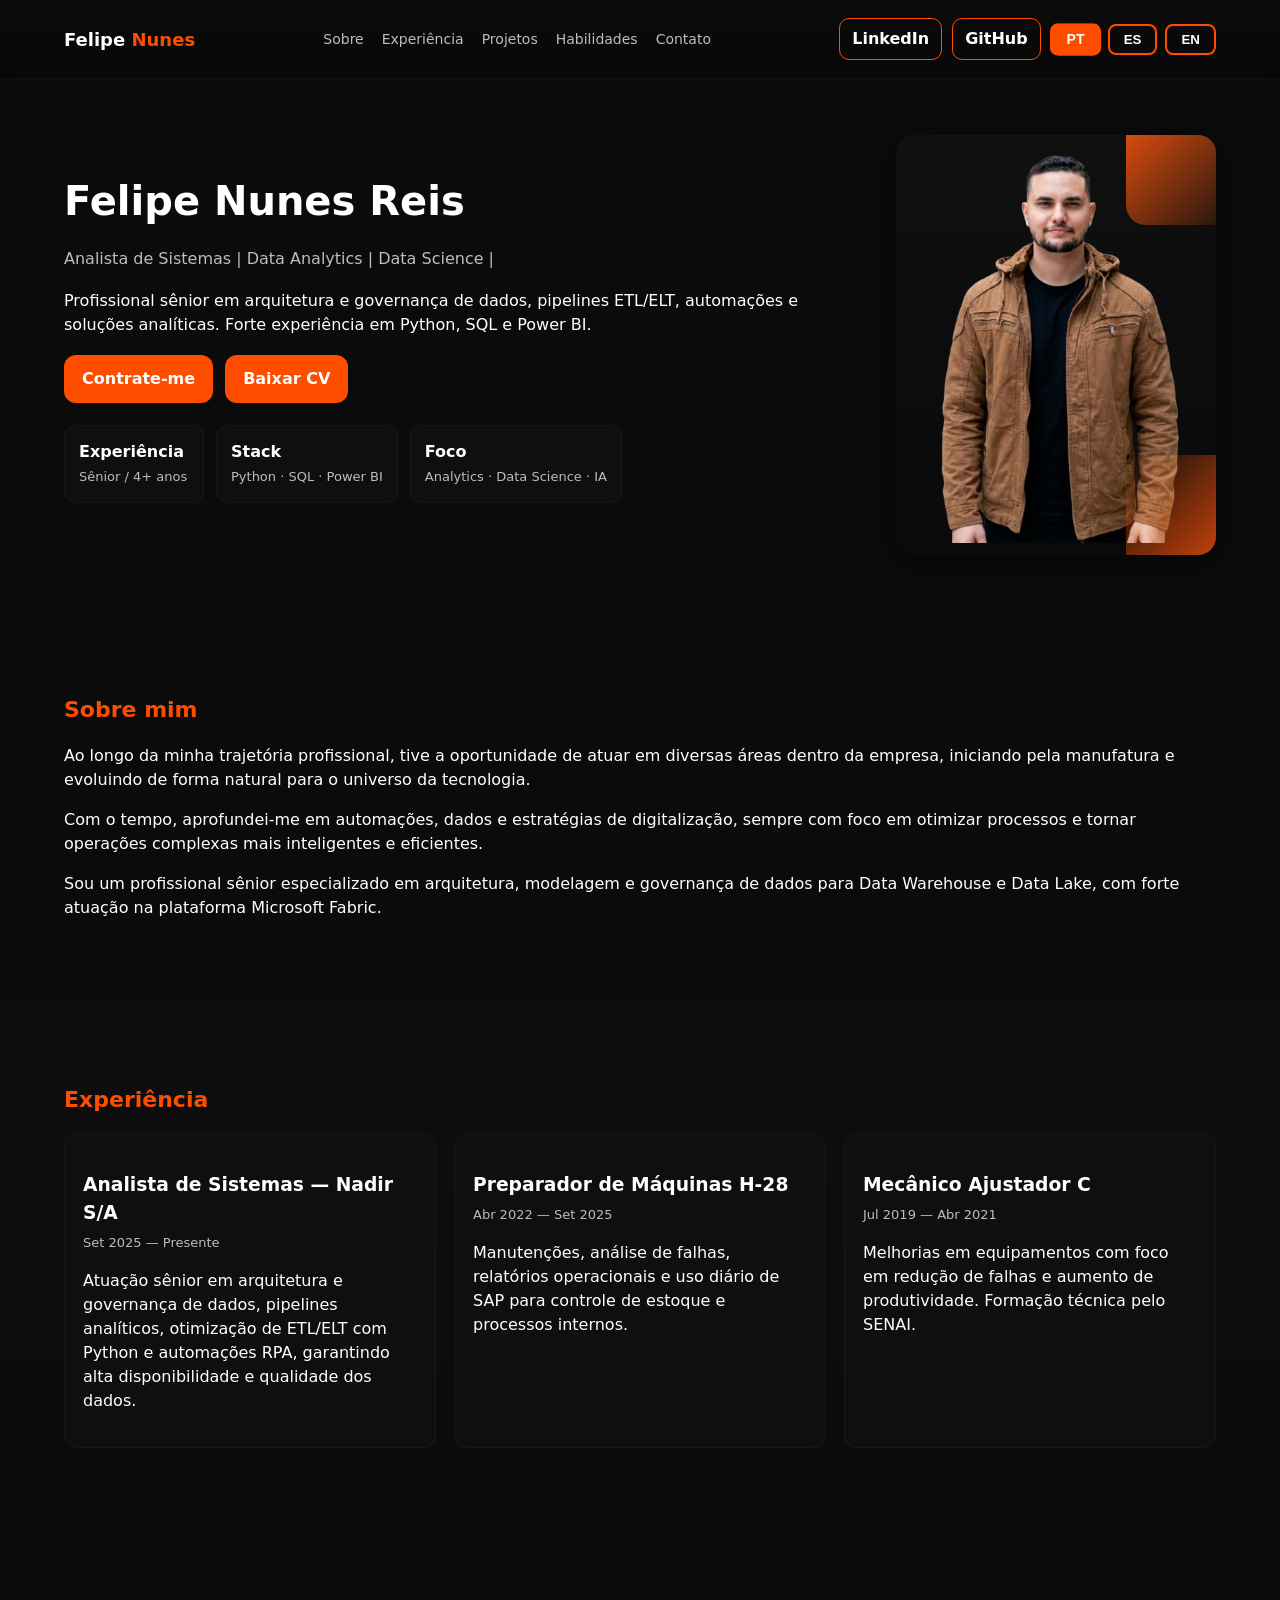
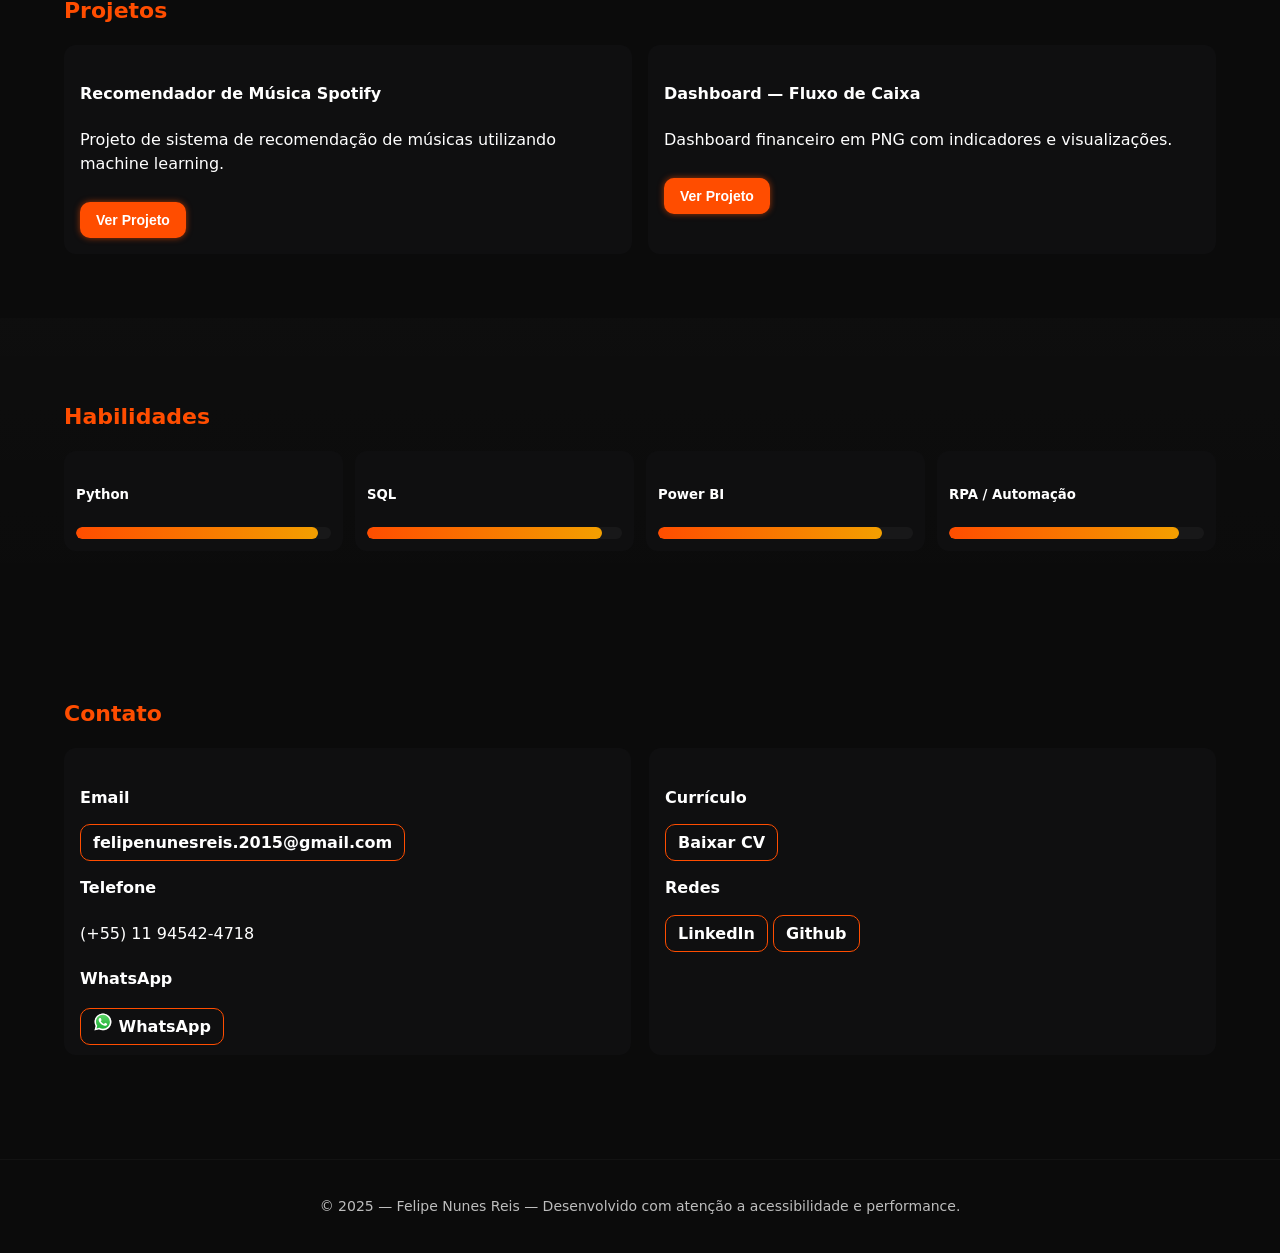
==== commit 5798fc4c: "Atualização para utilização em mobile" ====
--- a/index.html
+++ b/index.html
@@ -9,31 +9,47 @@
   <meta name="description" content="Portfólio profissional — Felipe Nunes Reis. Analytics, RPA, IA, Python, SQL e Microsoft Fabric." />
 </head>
 <body>
-  <!-- LANGUAGE SWITCHER -->
-  <div class="language-switcher">
-    <button class="lang-btn active" data-lang="pt">PT</button>
-    <button class="lang-btn" data-lang="es">ES</button>
-    <button class="lang-btn" data-lang="en">EN</button>
-  </div>
 
   <!-- HEADER -->
   <header class="site-header">
     <div class="container header-grid">
-      <div class="brand">
-        <a href="#" class="brand-link">Felipe <span>Nunes</span></a>
-      </div>
-      <nav class="nav" aria-label="Navegação principal">
-        <a href="#sobre" id="navSobre">Sobre</a>
-        <a href="#experiencia" id="navExperiencia">Experiência</a>
-        <a href="#projetos" id="navProjetos">Projetos</a>
-        <a href="#habilidades" id="navHabilidades">Habilidades</a>
-        <a href="#contato" id="navContato">Contato</a>
+      <!-- Logo -->
+      <a href="#" class="brand-link">Felipe <span>Nunes</span></a>
+
+      <!-- Navegação principal -->
+      <nav class="nav">
+        <a id="navSobre" href="#sobre">Sobre</a>
+        <a id="navExperiencia" href="#experiencia">Experiência</a>
+        <a id="navProjetos" href="#projetos">Projetos</a>
+        <a id="navHabilidades" href="#habilidades">Habilidades</a>
+        <a id="navContato" href="#contato">Contato</a>
       </nav>
+
+      <!-- Ações e Language Switcher -->
       <div class="header-actions">
-        <a class="ghost-btn" href="https://www.linkedin.com/in/felipe-nunes-reis-b3a3061b6/" target="_blank" rel="noopener">LinkedIn</a>
-        <a class="ghost-btn" href="https://github.com/FelipeNunesReis" target="_blank" rel="noopener">GitHub</a>
+        <a href="https://www.linkedin.com/in/felipe-nunes-reis-b3a3061b6/" class="ghost-btn">LinkedIn</a>
+        <a href="https://github.com/FelipeNunesReis" class="ghost-btn">GitHub</a>
+
+        <!-- Language Switcher -->
+        <div class="language-switcher">
+          <button class="lang-btn active" data-lang="pt">PT</button>
+          <button class="lang-btn" data-lang="es">ES</button>
+          <button class="lang-btn" data-lang="en">EN</button>
+        </div>
+
+        <!-- Mobile menu button -->
+        <button id="mobileMenuBtn" class="mobile-menu-btn">&#9776;</button>
       </div>
     </div>
+
+    <!-- Mobile Nav -->
+    <nav class="nav mobile-nav">
+      <a id="navSobreMobile" href="#sobre">Sobre</a>
+      <a id="navExperienciaMobile" href="#experiencia">Experiência</a>
+      <a id="navProjetosMobile" href="#projetos">Projetos</a>
+      <a id="navHabilidadesMobile" href="#habilidades">Habilidades</a>
+      <a id="navContatoMobile" href="#contato">Contato</a>
+    </nav>
   </header>
 
   <main>
@@ -125,6 +141,7 @@
               <button class="btn-glow close-project">Fechar</button>
             </div>
           </div>
+
           <!-- Projeto 2 -->
           <div class="project reveal-card">
             <h4 id="proj2Title">Dashboard — Fluxo de Caixa</h4>
--- a/css/style.css
+++ b/css/style.css
@@ -25,16 +25,82 @@
 .container{width:90%;max-width:var(--max-width);margin:0 auto}
 
 /* === HEADER === */
-.site-header{position:sticky;top:0;z-index:30;backdrop-filter:blur(6px);border-bottom:1px solid rgba(255,255,255,0.03);background:linear-gradient(180deg, transparent, rgba(0,0,0,0.25))}
-.header-grid{display:flex;gap:16px;align-items:center;justify-content:space-between;padding:18px 0}
-.brand-link{font-weight:700;font-size:18px;color:var(--text);text-decoration:none}
+.site-header{
+  position:sticky;
+  top:0;
+  z-index:100;
+  backdrop-filter:blur(6px);
+  border-bottom:1px solid rgba(255,255,255,0.03);
+  background:linear-gradient(180deg, transparent, rgba(0,0,0,0.25));
+}
+.header-grid{
+  display:flex;
+  gap:16px;
+  align-items:center;
+  justify-content:space-between;
+  padding:18px 0;
+}
+.brand-link{
+  font-weight:700;
+  font-size:18px;
+  color:var(--text);
+  text-decoration:none;
+}
 .brand-link span{color:var(--accent)}
+
 .nav{display:flex;gap:18px}
-.nav a{color:var(--muted);text-decoration:none;font-weight:500;font-size:14px}
-.nav a:hover{color:var(--accent);transform:translateY(-2px)}
-.header-actions{display:flex;gap:10px;align-items:center}
-.ghost-btn{border:1px solid var(--accent);padding:8px 12px;border-radius:10px;background:transparent;color:var(--text);text-decoration:none;font-weight:600}
-.ghost-btn:hover{background:var(--accent);color:#0b0b0b}
+.nav a{
+  color:var(--muted);
+  text-decoration:none;
+  font-weight:500;
+  font-size:14px
+}
+.nav a:hover{
+  color:var(--accent);
+  transform:translateY(-2px)
+}
+
+.header-actions{
+  display:flex;
+  gap:10px;
+  align-items:center
+}
+.ghost-btn{
+  border:1px solid var(--accent);
+  padding:8px 12px;
+  border-radius:10px;
+  background:transparent;
+  color:var(--text);
+  text-decoration:none;
+  font-weight:600
+}
+.ghost-btn:hover{
+  background:var(--accent);
+  color:#0b0b0b
+}
+
+/* Language switcher ao lado dos botões */
+.language-switcher{
+  display:flex;
+  gap:8px;
+}
+.language-switcher .lang-btn{
+  --primary-color:#ff4d00;
+  background:transparent;
+  color:var(--text);
+  padding:6px 14px;
+  border:2px solid var(--primary-color);
+  border-radius:8px;
+  font-weight:600;
+  cursor:pointer;
+  transition: all 0.3s ease;
+}
+.language-switcher .lang-btn:hover,
+.language-switcher .lang-btn.active{
+  background:var(--primary-color);
+  color:#fff;
+  transform:scale(1.05);
+}
 
 /* mobile menu button */
 .mobile-menu-btn{
@@ -141,6 +207,33 @@
 .reveal-card{opacity:0;transform:translateY(30px) scale(.99);transition:opacity 700ms ease, transform 700ms cubic-bezier(.2,.9,.2,1)}
 .reveal-card.revealed{opacity:1;transform:none}
 
+/* === MOBILE NAV (hidden by default) === */
+.mobile-nav{
+  display:none;
+  margin:0 auto;
+  gap:12px;
+  padding:12px;
+  background:transparent;
+  transition:all 180ms ease;
+}
+.mobile-nav.show{
+  display:flex;
+  flex-direction:column;
+  background:var(--panel);
+  border-radius:10px;
+  margin:8px auto 16px;
+  padding:12px;
+  width:90%;
+  box-shadow:0 8px 26px rgba(0,0,0,0.5);
+}
+.mobile-nav a{
+  color:var(--text);
+  text-decoration:none;
+  padding:8px 6px;
+  border-radius:8px
+}
+.mobile-nav a:hover{background:rgba(255,255,255,0.02);color:var(--accent)}
+
 /* === RESPONSIVE === */
 @media (max-width:980px){
   .hero-grid{grid-template-columns:1fr;gap:24px}
@@ -148,72 +241,14 @@
   .mobile-menu-btn{display:block}
   .contact-grid{grid-template-columns:1fr}
   .photo-frame{max-width:260px}
-}
-
-/* === MOBILE NAV (hidden by default) === */
-.mobile-nav{
-  display:none;
-  margin:0 auto;
-  gap:12px;
-  padding:12px;
-  background:transparent;
-  transition:all 180ms ease;
-}
-.mobile-nav.show{
-  display:flex;
-  flex-direction:column;
-  background:var(--panel);
-  border-radius:10px;
-  margin:8px auto 16px;
-  padding:12px;
-  width:90%;
-  box-shadow:0 8px 26px rgba(0,0,0,0.5);
-}
-.mobile-nav a{color:var(--text);text-decoration:none;padding:8px 6px;border-radius:8px}
-.mobile-nav a:hover{background:rgba(255,255,255,0.02);color:var(--accent)}
-
-/* === MODAL DE IMAGEM === */
-.img-modal {display:flex;justify-content:center;align-items:center;position:fixed;inset:0;background:rgba(0,0,0,0.85);z-index:9999;opacity:0;pointer-events:none;transition:opacity 300ms ease;}
-.img-modal.show{opacity:1;pointer-events:auto;}
-.img-modal-content{max-width:98%;max-height:98%;border-radius:14px;transform:scale(1.15);opacity:0;transition:transform 400ms cubic-bezier(.2,.9,.2,1),opacity 400ms ease;display:block;object-fit:contain}
-.img-modal.show .img-modal-content{transform:scale(1);opacity:1;}
-.close-modal{position:absolute;top:20px;right:40px;color:#fff;font-size:42px;cursor:pointer;transition:opacity 200ms ease;}
-.close-modal:hover{opacity:0.6}
-
-/* === MODAL DE PDF === */
-.pdf-modal-content{width:80%;height:90%;max-width:1000px;max-height:1200px;border:none;border-radius:14px;background:#fff;box-shadow:0 6px 30px rgba(0,0,0,0.5);display:block}
-
-.language-switcher {
-  position: fixed;
-  top: 80px; /* afasta do topo do header */
-  right: 75px;
-  display: flex;
-  gap: 8px;
-  z-index: 1000;
-}
-
-
-.language-switcher .lang-btn {
-  padding: 6px 14px;
-  border: 2px solid var(--primary-color);
-  background: var(--bg-color);
-  color: var(--text-color);
-  font-weight: 600;
-  border-radius: 8px;
-  cursor: pointer;
-  transition: all 0.3s ease;
-  display: flex;
-  align-items: center;
-  gap: 4px;
-}
-
-.language-switcher .lang-btn:hover {
-  background: var(--primary-color);
-  color: #fff;
-  transform: scale(1.05);
-}
-
-.language-switcher .lang-btn.active {
-  background: var(--primary-color);
-  color: #fff;
-}
+  .language-switcher{top:16px; right:16px; gap:6px;}
+}
+
+/* =====================
+   ESCONDER BOTÕES LINKEDIN/GITHUB EM MOBILE
+===================== */
+@media (max-width: 980px) {
+  .header-actions > a.ghost-btn {
+    display: none;
+  }
+}
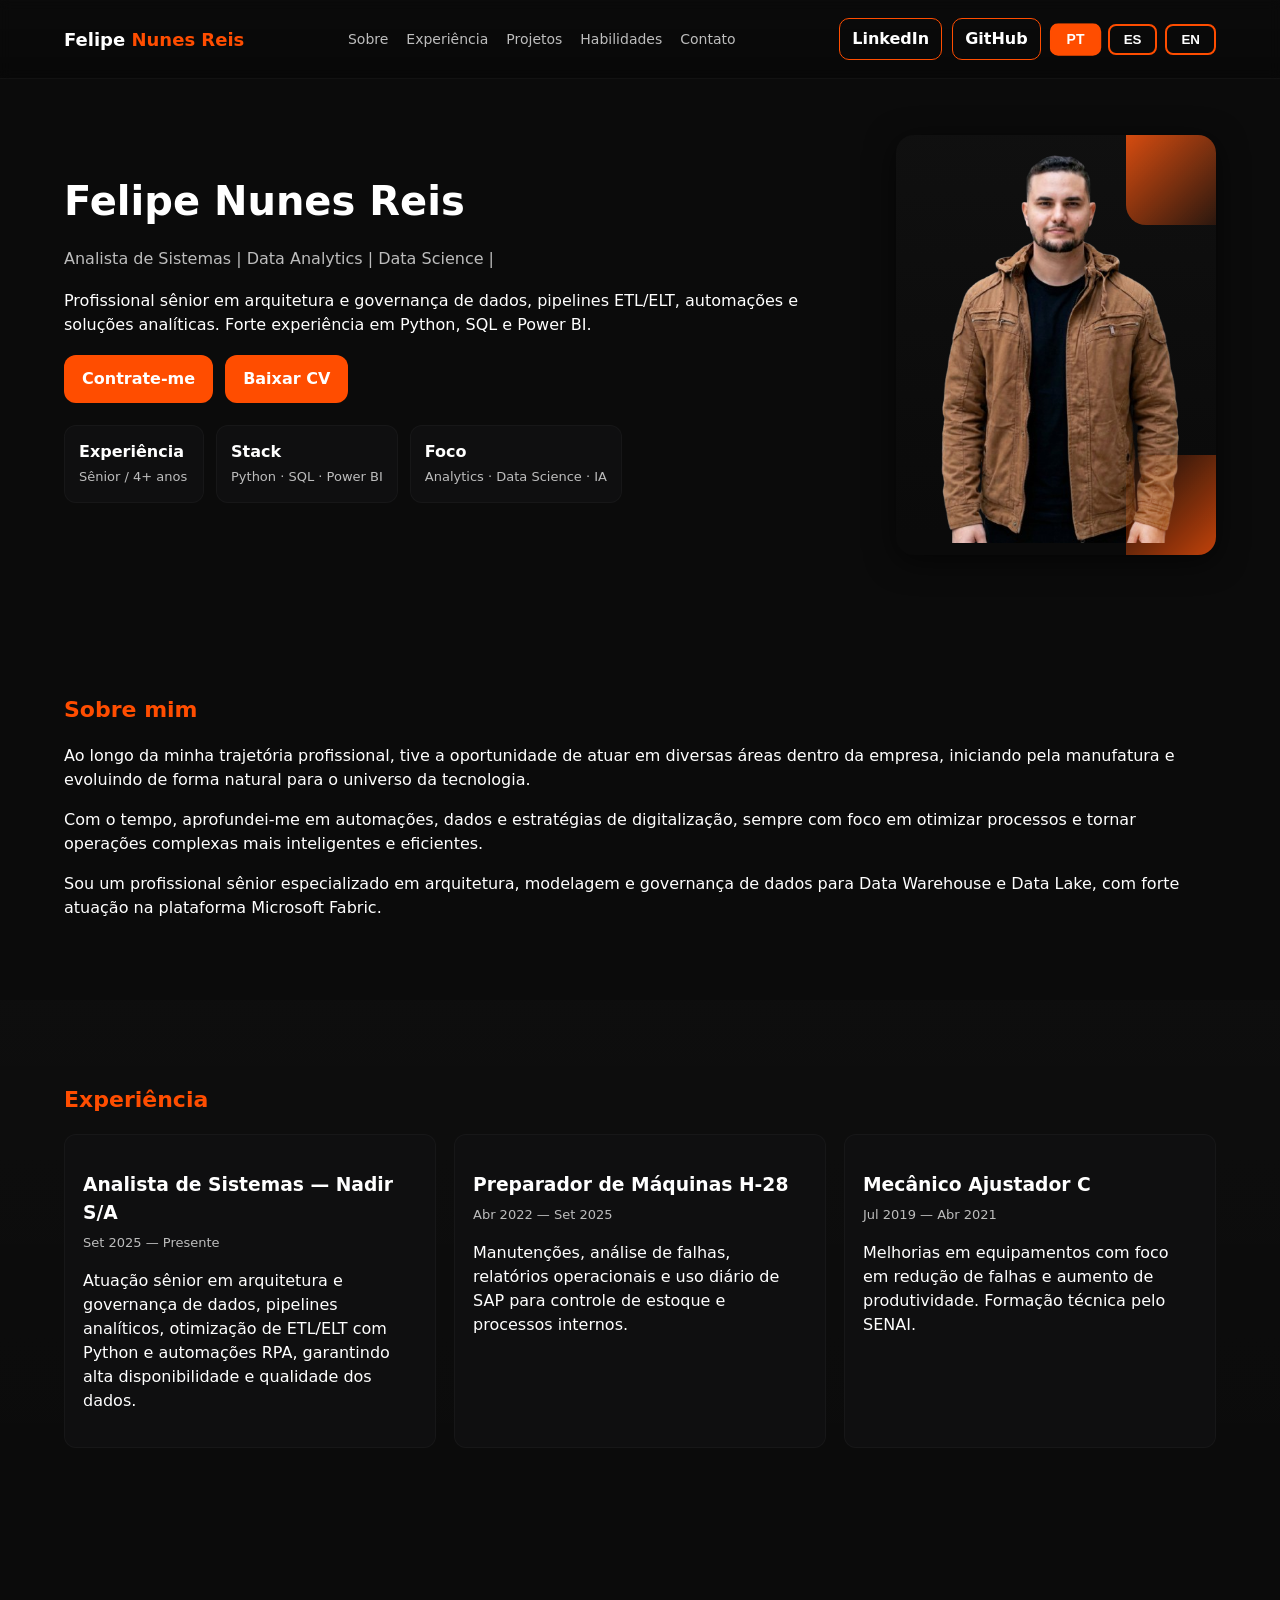
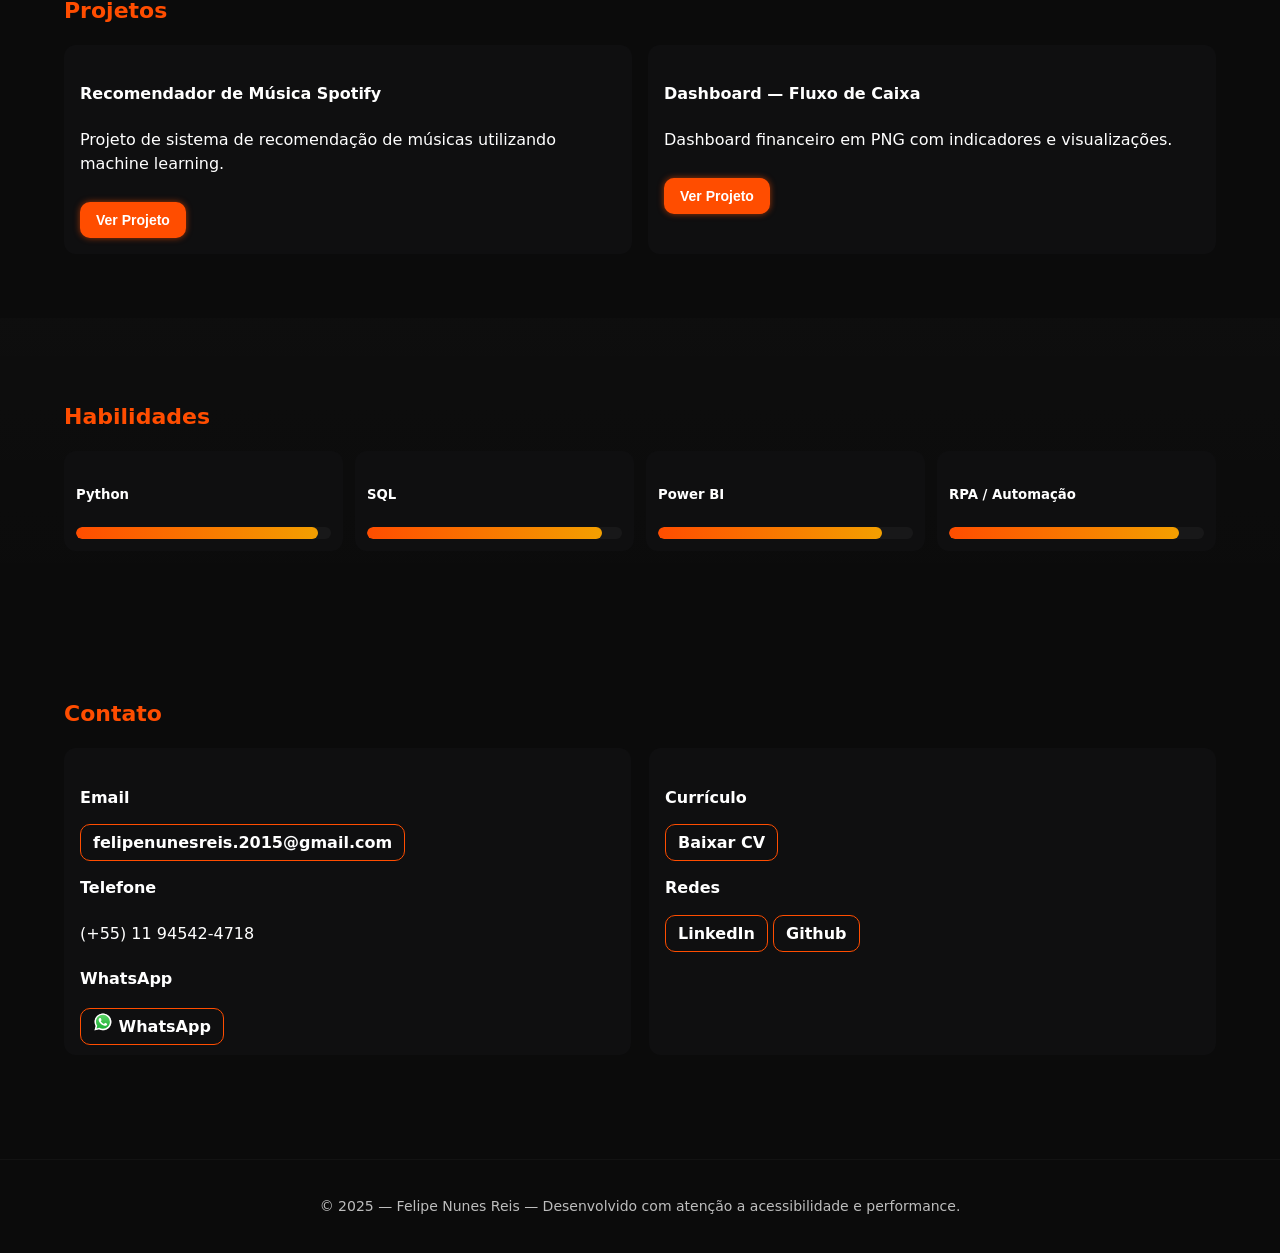
==== commit 016dfd1f: "alteração no header" ====
--- a/index.html
+++ b/index.html
@@ -14,7 +14,7 @@
   <header class="site-header">
     <div class="container header-grid">
       <!-- Logo -->
-      <a href="#" class="brand-link">Felipe <span>Nunes</span></a>
+      <a href="#" class="brand-link">Felipe <span>Nunes Reis</span></a>
 
       <!-- Navegação principal -->
       <nav class="nav">
--- a/css/style.css
+++ b/css/style.css
@@ -39,16 +39,18 @@
   align-items:center;
   justify-content:space-between;
   padding:18px 0;
+  flex-wrap:wrap;
 }
 .brand-link{
   font-weight:700;
   font-size:18px;
   color:var(--text);
   text-decoration:none;
+  white-space: nowrap;
 }
 .brand-link span{color:var(--accent)}
 
-.nav{display:flex;gap:18px}
+.nav{display:flex;gap:18px;flex-wrap:wrap}
 .nav a{
   color:var(--muted);
   text-decoration:none;
@@ -79,7 +81,7 @@
   color:#0b0b0b
 }
 
-/* Language switcher ao lado dos botões */
+/* Language switcher */
 .language-switcher{
   display:flex;
   gap:8px;
@@ -115,10 +117,19 @@
 
 /* === HERO === */
 .hero{padding:56px 0}
-.hero-grid{display:grid;grid-template-columns:1fr 380px;gap:28px;align-items:center}
-.hero-left h1{font-size:40px;margin:0 0 8px}
+.hero-grid{
+  display:grid;
+  grid-template-columns:1fr 380px;
+  gap:28px;
+  align-items:center;
+}
+.hero-left h1{
+  font-size:40px;
+  margin:0 0 8px;
+  word-break: break-word;
+}
 .lead{color:var(--muted);margin-bottom:18px}
-.hero-cta{margin:18px 0;display:flex;gap:12px}
+.hero-cta{margin:18px 0;display:flex;gap:12px;flex-wrap:wrap}
 .btn{background:var(--accent);color:#fff;padding:12px 18px;border-radius:12px;text-decoration:none;font-weight:700;transition: transform .25s ease, box-shadow .25s ease;}
 .btn:hover{transform: translateY(-4px);box-shadow: 0 6px 18px rgba(255,77,0,0.45);}
 
@@ -144,13 +155,23 @@
 .email-btn:hover{transform:translateY(-3px);box-shadow:0 6px 18px rgba(255,77,0,0.35)}
 
 /* === CARDS META === */
-.meta-cards{display:flex;gap:12px;list-style:none;padding:0;margin-top:22px}
+.meta-cards{display:flex;gap:12px;list-style:none;padding:0;margin-top:22px;flex-wrap:wrap}
 .meta-cards li{background:var(--panel);padding:14px;border-radius:12px;min-width:140px;border:1px solid rgba(255,255,255,0.03)}
 .meta-cards strong{display:block;font-weight:700}
 .meta-cards span{color:var(--muted);font-size:13px}
 
 /* === PHOTO === */
-.photo-frame{position:relative;width:100%;max-width:320px;margin-left:auto;border-radius:18px;padding:12px;background:linear-gradient(180deg, rgba(255,255,255,0.02), rgba(0,0,0,0.12));box-shadow:0 6px 30px rgba(0,0,0,0.6);overflow:hidden}
+.photo-frame{
+  position:relative;
+  width:100%;
+  max-width:320px;
+  margin-left:auto;
+  border-radius:18px;
+  padding:12px;
+  background:linear-gradient(180deg, rgba(255,255,255,0.02), rgba(0,0,0,0.12));
+  box-shadow:0 6px 30px rgba(0,0,0,0.6);
+  overflow:hidden
+}
 .photo-frame img{width:100%;height:auto;border-radius:12px;display:block}
 .photo-frame .accent{position:absolute;right:-30px;width:120px;height:120px;border-radius:20px;mix-blend-mode:screen;opacity:0.95}
 .photo-frame .accent-top{top:-30px;background:linear-gradient(135deg,#ff4d00,transparent)}
@@ -237,18 +258,22 @@
 /* === RESPONSIVE === */
 @media (max-width:980px){
   .hero-grid{grid-template-columns:1fr;gap:24px}
+  .hero-left h1{font-size:32px;}
   .nav{display:none}
   .mobile-menu-btn{display:block}
   .contact-grid{grid-template-columns:1fr}
-  .photo-frame{max-width:260px}
-  .language-switcher{top:16px; right:16px; gap:6px;}
-}
-
-/* =====================
-   ESCONDER BOTÕES LINKEDIN/GITHUB EM MOBILE
-===================== */
-@media (max-width: 980px) {
-  .header-actions > a.ghost-btn {
-    display: none;
-  }
-}
+  .photo-frame{max-width:100%; margin:0 auto;}
+  .language-switcher{gap:4px;}
+  .language-switcher .lang-btn{padding:4px 10px;font-size:12px;}
+  /* ESCONDER BOTÕES LINKEDIN/GITHUB EM MOBILE */
+  .header-actions > a.ghost-btn{display:none;}
+  .header-grid{justify-content:space-between;}
+}
+
+/* Para telas muito pequenas (480px) */
+@media (max-width:480px){
+  .hero-left h1{font-size:26px;}
+  .hero-cta{flex-direction:column;gap:8px;}
+  .language-switcher .lang-btn{padding:3px 8px;font-size:11px;}
+  .photo-frame{max-width:100%;}
+}
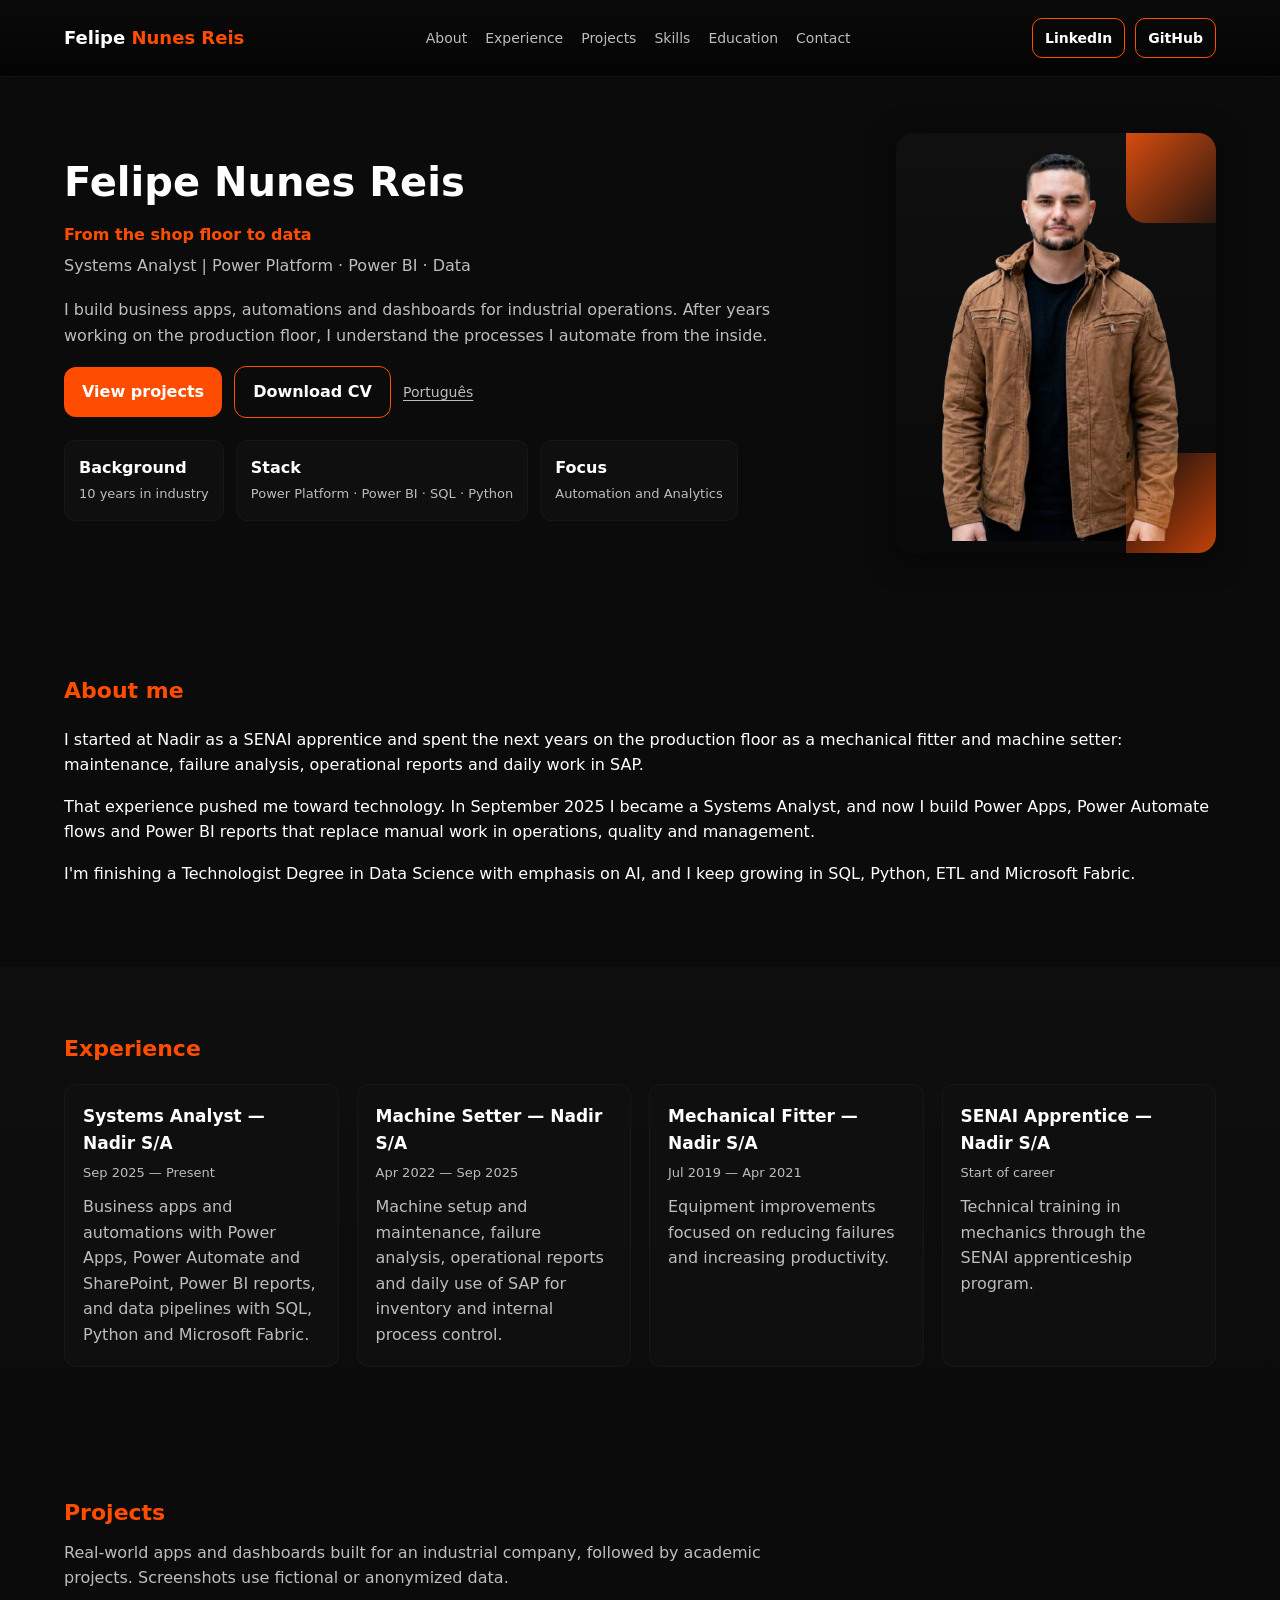
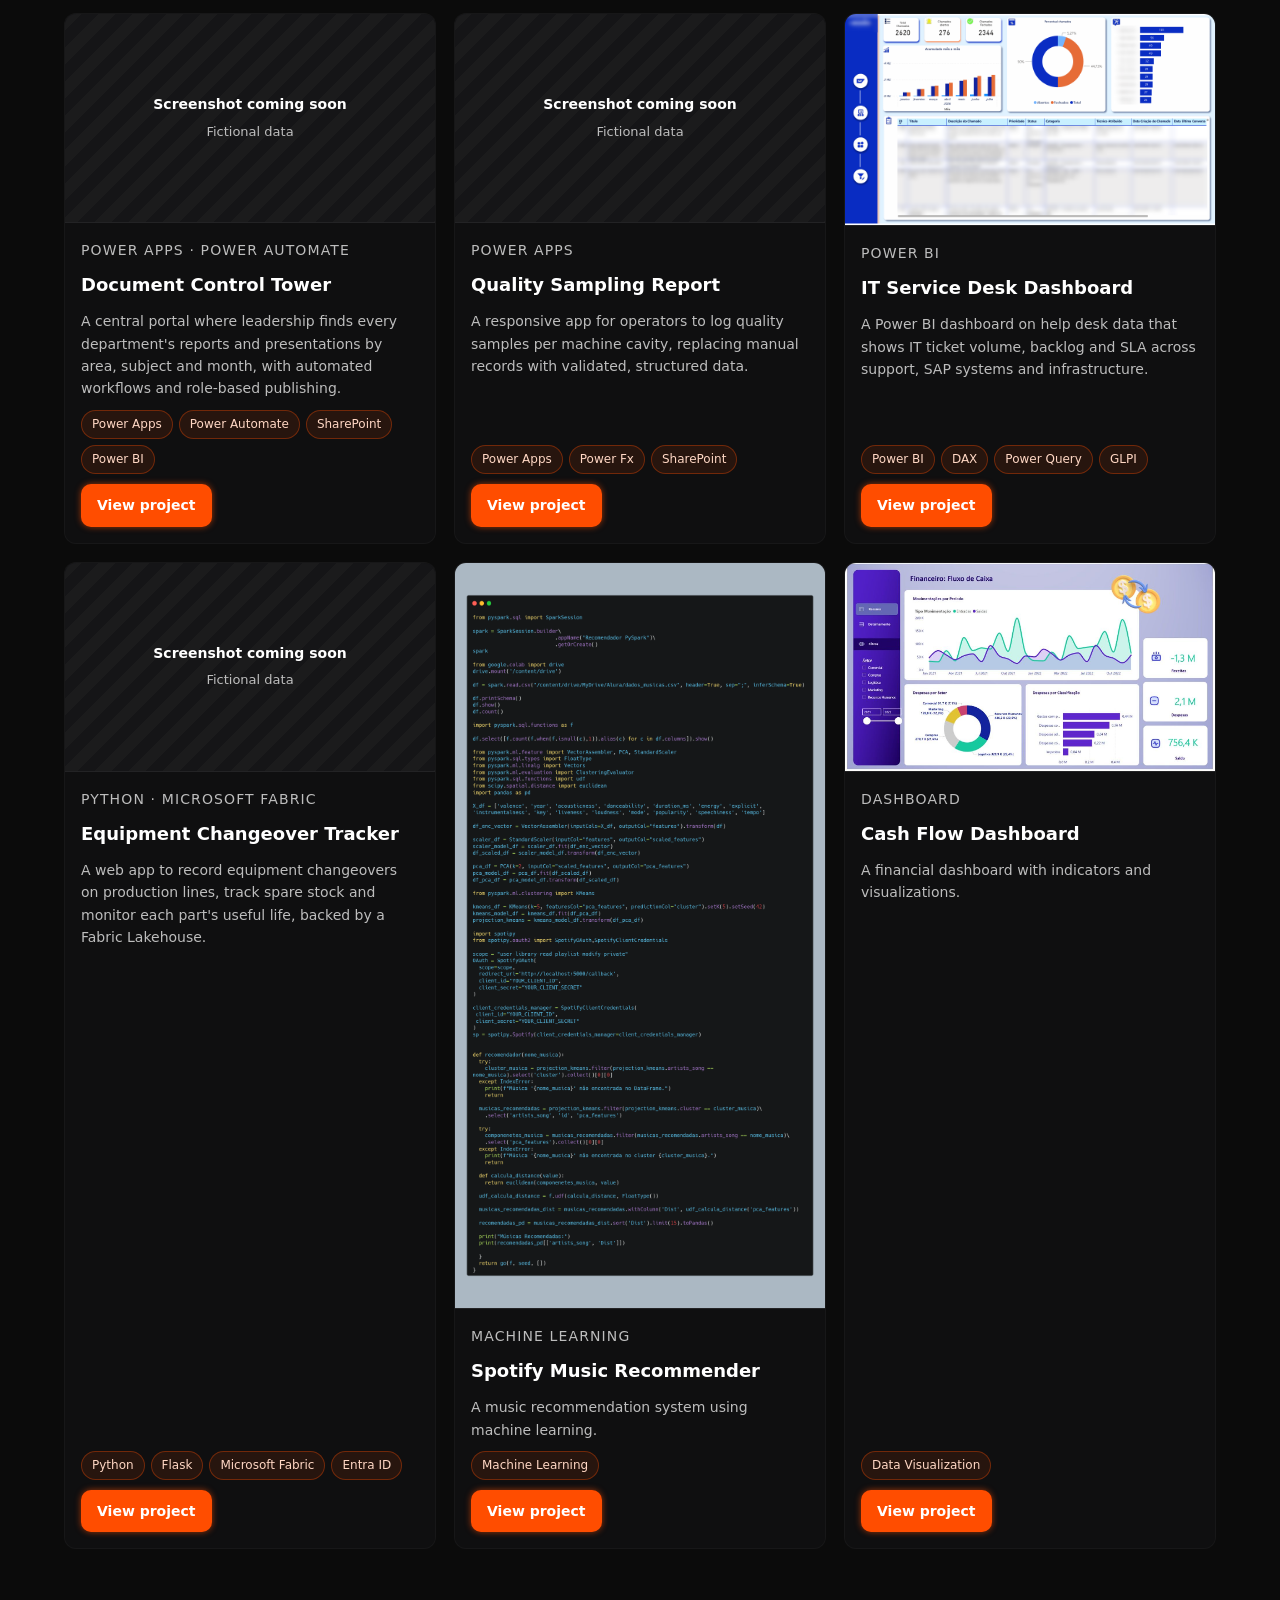
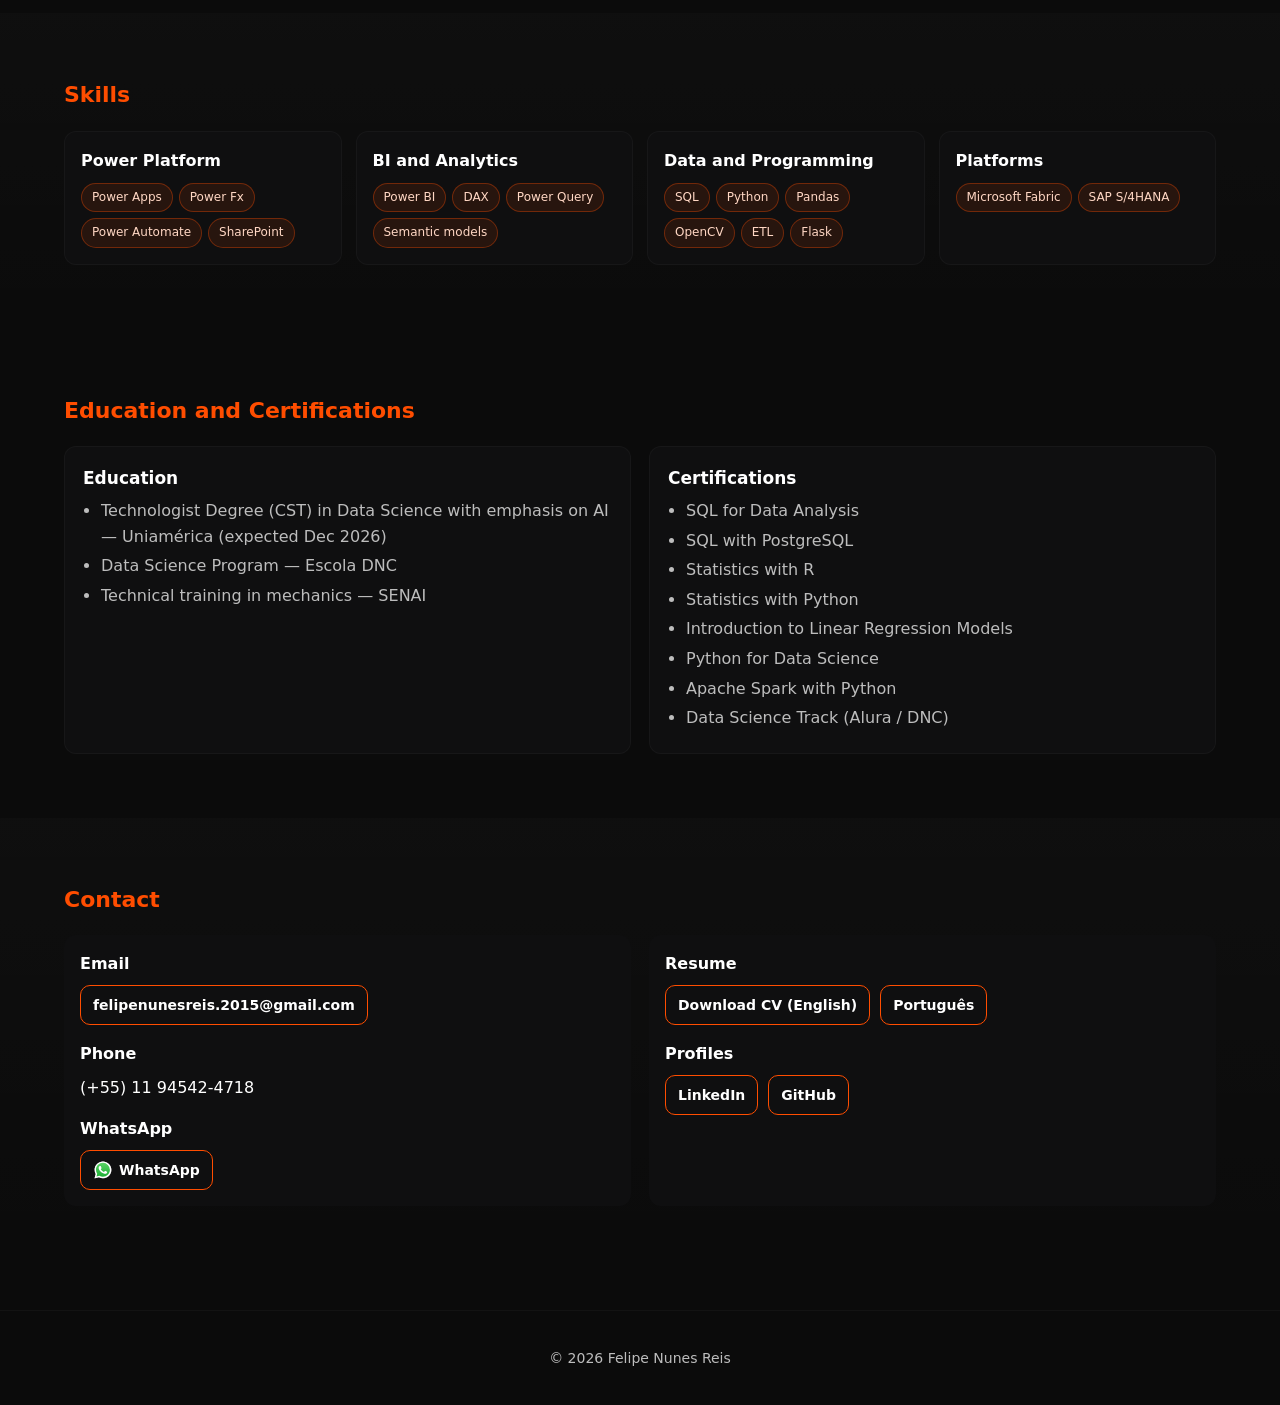
==== commit 83580384: "Translate portfolio to English and add project pages - English-only site, remove PT/ES language swit" ====
--- a/index.html
+++ b/index.html
@@ -1,54 +1,45 @@
 <!DOCTYPE html>
-<html lang="pt-BR">
+<html lang="en">
 <head>
   <meta charset="utf-8" />
   <meta name="viewport" content="width=device-width,initial-scale=1" />
-  <title>Felipe Nunes Reis — Portfólio</title>
+  <title>Felipe Nunes Reis — Portfolio</title>
+  <meta name="description" content="Portfolio of Felipe Nunes Reis, Systems Analyst. Power Platform apps, Power BI dashboards and data projects with SQL, Python and Microsoft Fabric." />
   <link rel="icon" href="assets/favicon.svg" type="image/svg+xml">
   <link rel="stylesheet" href="css/style.css" />
-  <meta name="description" content="Portfólio profissional — Felipe Nunes Reis. Analytics, RPA, IA, Python, SQL e Microsoft Fabric." />
 </head>
 <body>
 
   <!-- HEADER -->
   <header class="site-header">
     <div class="container header-grid">
-      <!-- Logo -->
       <a href="#" class="brand-link">Felipe <span>Nunes Reis</span></a>
 
-      <!-- Navegação principal -->
-      <nav class="nav">
-        <a id="navSobre" href="#sobre">Sobre</a>
-        <a id="navExperiencia" href="#experiencia">Experiência</a>
-        <a id="navProjetos" href="#projetos">Projetos</a>
-        <a id="navHabilidades" href="#habilidades">Habilidades</a>
-        <a id="navContato" href="#contato">Contato</a>
+      <nav class="nav" aria-label="Main">
+        <a href="#about">About</a>
+        <a href="#experience">Experience</a>
+        <a href="#projects">Projects</a>
+        <a href="#skills">Skills</a>
+        <a href="#education">Education</a>
+        <a href="#contact">Contact</a>
       </nav>
 
-      <!-- Ações e Language Switcher -->
       <div class="header-actions">
-        <a href="https://www.linkedin.com/in/felipe-nunes-reis-b3a3061b6/" class="ghost-btn">LinkedIn</a>
-        <a href="https://github.com/FelipeNunesReis" class="ghost-btn">GitHub</a>
-
-        <!-- Language Switcher -->
-        <div class="language-switcher">
-          <button class="lang-btn active" data-lang="pt">PT</button>
-          <button class="lang-btn" data-lang="es">ES</button>
-          <button class="lang-btn" data-lang="en">EN</button>
-        </div>
-
-        <!-- Mobile menu button -->
-        <button id="mobileMenuBtn" class="mobile-menu-btn">&#9776;</button>
+        <a href="https://www.linkedin.com/in/felipe-nunes-reis-b3a3061b6/" class="ghost-btn" target="_blank" rel="noopener">LinkedIn</a>
+        <a href="https://github.com/FelipeNunesReis" class="ghost-btn" target="_blank" rel="noopener">GitHub</a>
+        <button id="mobileMenuBtn" class="mobile-menu-btn" aria-label="Open menu" aria-expanded="false">&#9776;</button>
       </div>
     </div>
 
-    <!-- Mobile Nav -->
-    <nav class="nav mobile-nav">
-      <a id="navSobreMobile" href="#sobre">Sobre</a>
-      <a id="navExperienciaMobile" href="#experiencia">Experiência</a>
-      <a id="navProjetosMobile" href="#projetos">Projetos</a>
-      <a id="navHabilidadesMobile" href="#habilidades">Habilidades</a>
-      <a id="navContatoMobile" href="#contato">Contato</a>
+    <nav class="nav mobile-nav" aria-label="Mobile">
+      <a href="#about">About</a>
+      <a href="#experience">Experience</a>
+      <a href="#projects">Projects</a>
+      <a href="#skills">Skills</a>
+      <a href="#education">Education</a>
+      <a href="#contact">Contact</a>
+      <a href="https://www.linkedin.com/in/felipe-nunes-reis-b3a3061b6/" target="_blank" rel="noopener">LinkedIn</a>
+      <a href="https://github.com/FelipeNunesReis" target="_blank" rel="noopener">GitHub</a>
     </nav>
   </header>
 
@@ -57,24 +48,26 @@
     <section class="hero">
       <div class="container hero-grid">
         <div class="hero-left">
-          <h1 id="heroTitle" class="reveal">Felipe Nunes Reis</h1>
-          <p id="heroSubtitle" class="lead reveal-del">Analista de Sistemas | Data Analytics | Data Science |</p>
-          <p id="heroLead" class="muted reveal-del-2">
-            Profissional sênior em arquitetura e governança de dados, pipelines ETL/ELT, automações e soluções analíticas. Forte experiência em Python, SQL e Power BI.
+          <h1 class="reveal">Felipe Nunes Reis</h1>
+          <p class="tagline reveal-del">From the shop floor to data</p>
+          <p class="lead reveal-del">Systems Analyst | Power Platform · Power BI · Data</p>
+          <p class="muted reveal-del-2">
+            I build business apps, automations and dashboards for industrial operations. After years working on the production floor, I understand the processes I automate from the inside.
           </p>
           <div class="hero-cta reveal-del-3">
-            <a id="hireBtn" class="btn" href="#contato">Contrate-me</a>
-            <a id="downloadCV" class="btn outline" href="assets/CV_Felipe_Nunes_Reis.pdf" download>Baixar CV</a>
+            <a class="btn" href="#projects">View projects</a>
+            <a class="btn outline" href="assets/Felipe-Nunes-Reis-CV-EN.pdf" download>Download CV</a>
+            <a class="alt-link" href="assets/Felipe-Nunes-Reis-CV-PT.pdf" download hreflang="pt-BR">Português</a>
           </div>
           <ul class="meta-cards reveal-del-4">
-            <li><strong>Experiência</strong><span>Sênior / 4+ anos</span></li>
-            <li><strong>Stack</strong><span>Python · SQL · Power BI</span></li>
-            <li><strong>Foco</strong><span>Analytics · Data Science · IA</span></li>
+            <li><strong>Background</strong><span>10 years in industry</span></li>
+            <li><strong>Stack</strong><span>Power Platform · Power BI · SQL · Python</span></li>
+            <li><strong>Focus</strong><span>Automation and Analytics</span></li>
           </ul>
         </div>
         <aside class="hero-right reveal">
           <div class="photo-frame">
-            <img src="images/fotoportfolio.png" alt="Foto de Felipe Nunes Reis" id="profilePhoto" />
+            <img src="images/fotoportfolio.png" alt="Photo of Felipe Nunes Reis" />
             <div class="accent accent-top"></div>
             <div class="accent accent-bottom"></div>
           </div>
@@ -82,119 +75,220 @@
       </div>
     </section>
 
-    <!-- SOBRE -->
-    <section id="sobre" class="section">
-      <div class="container">
-        <h2 id="sobreTitle" class="section-title reveal">Sobre mim</h2>
-        <p id="sobreP1" class="reveal-del">
-          Ao longo da minha trajetória profissional, tive a oportunidade de atuar em diversas áreas dentro da empresa, iniciando pela manufatura e evoluindo de forma natural para o universo da tecnologia.
+    <!-- ABOUT -->
+    <section id="about" class="section">
+      <div class="container">
+        <h2 class="section-title reveal">About me</h2>
+        <p class="reveal-del">
+          I started at Nadir as a SENAI apprentice and spent the next years on the production floor as a mechanical fitter and machine setter: maintenance, failure analysis, operational reports and daily work in SAP.
         </p>
-        <p id="sobreP2" class="reveal-del-2">
-          Com o tempo, aprofundei-me em automações, dados e estratégias de digitalização, sempre com foco em otimizar processos e tornar operações complexas mais inteligentes e eficientes.
+        <p class="reveal-del-2">
+          That experience pushed me toward technology. In September 2025 I became a Systems Analyst, and now I build Power Apps, Power Automate flows and Power BI reports that replace manual work in operations, quality and management.
         </p>
-        <p id="sobreP3" class="reveal-del-3">
-          Sou um profissional sênior especializado em arquitetura, modelagem e governança de dados para Data Warehouse e Data Lake, com forte atuação na plataforma Microsoft Fabric.
+        <p class="reveal-del-3">
+          I'm finishing a Technologist Degree in Data Science with emphasis on AI, and I keep growing in SQL, Python, ETL and Microsoft Fabric.
         </p>
       </div>
     </section>
 
-    <!-- EXPERIÊNCIA -->
-    <section id="experiencia" class="section alt">
-      <div class="container">
-        <h2 id="experienciaTitle" class="section-title reveal">Experiência</h2>
+    <!-- EXPERIENCE -->
+    <section id="experience" class="section alt">
+      <div class="container">
+        <h2 class="section-title reveal">Experience</h2>
         <div class="cards-grid">
           <article class="card reveal-card">
-            <h3 id="exp1Title">Analista de Sistemas — Nadir S/A</h3>
-            <span class="time">Set 2025 — Presente</span>
-            <p id="exp1Desc">Atuação sênior em arquitetura e governança de dados, pipelines analíticos, otimização de ETL/ELT com Python e automações RPA, garantindo alta disponibilidade e qualidade dos dados.</p>
+            <h3>Systems Analyst — Nadir S/A</h3>
+            <span class="time">Sep 2025 — Present</span>
+            <p>Business apps and automations with Power Apps, Power Automate and SharePoint, Power BI reports, and data pipelines with SQL, Python and Microsoft Fabric.</p>
           </article>
           <article class="card reveal-card">
-            <h3 id="exp2Title">Preparador de Máquinas H-28</h3>
-            <span class="time">Abr 2022 — Set 2025</span>
-            <p id="exp2Desc">Manutenções, análise de falhas, relatórios operacionais e uso diário de SAP para controle de estoque e processos internos.</p>
+            <h3>Machine Setter — Nadir S/A</h3>
+            <span class="time">Apr 2022 — Sep 2025</span>
+            <p>Machine setup and maintenance, failure analysis, operational reports and daily use of SAP for inventory and internal process control.</p>
           </article>
           <article class="card reveal-card">
-            <h3 id="exp3Title">Mecânico Ajustador C</h3>
-            <span class="time">Jul 2019 — Abr 2021</span>
-            <p id="exp3Desc">Melhorias em equipamentos com foco em redução de falhas e aumento de produtividade. Formação técnica pelo SENAI.</p>
-          </article>
-        </div>
-      </div>
-    </section>
-
-    <!-- PROJETOS -->
-    <section id="projetos" class="section">
-      <div class="container">
-        <h2 id="projetosTitle" class="section-title reveal">Projetos / Exemplos</h2>
+            <h3>Mechanical Fitter — Nadir S/A</h3>
+            <span class="time">Jul 2019 — Apr 2021</span>
+            <p>Equipment improvements focused on reducing failures and increasing productivity.</p>
+          </article>
+          <article class="card reveal-card">
+            <h3>SENAI Apprentice — Nadir S/A</h3>
+            <span class="time">Start of career</span>
+            <p>Technical training in mechanics through the SENAI apprenticeship program.</p>
+          </article>
+        </div>
+      </div>
+    </section>
+
+    <!-- PROJECTS -->
+    <section id="projects" class="section">
+      <div class="container">
+        <h2 class="section-title reveal">Projects</h2>
+        <p class="section-intro reveal-del">Real-world apps and dashboards built for an industrial company, followed by academic projects. Screenshots use fictional or anonymized data.</p>
         <div class="projects-grid">
-          <!-- Projeto 1 -->
-          <div class="project reveal-card">
-            <h4 id="proj1Title">Recomendador de Música Spotify</h4>
-            <p id="proj1Desc">Projeto de sistema de recomendação de músicas utilizando machine learning.</p>
-            <button class="btn-glow open-project" data-project="recomendador">Ver Projeto</button>
-            <div class="project-detail" id="recomendador">
-              <h5>Detalhes do Projeto</h5>
-              <p id="proj1Obj"><strong>Objetivo:</strong> Melhorar a retenção do usuário e entregar recomendações relevantes.</p>
-              <div class="photo-frame">
-                <img src="images/carbon.png" alt="Recomendador de Música" />
-              </div>
-              <button class="btn-glow close-project">Fechar</button>
-            </div>
-          </div>
-
-          <!-- Projeto 2 -->
-          <div class="project reveal-card">
-            <h4 id="proj2Title">Dashboard — Fluxo de Caixa</h4>
-            <p id="proj2Desc">Dashboard financeiro em PNG com indicadores e visualizações.</p>
-            <button class="btn-glow open-project" data-project="fluxocaixa">Ver Projeto</button>
-            <div class="project-detail" id="fluxocaixa">
-              <h5>Detalhes do Projeto</h5>
-              <p id="proj2Obj"><strong>Objetivo:</strong> Entregar visibilidade financeira de forma ágil e automatizar a atualização dos relatórios.</p>
-              <div class="photo-frame">
-                <img src="images/projetopptx.png" alt="Dashboard Fluxo de Caixa" />
-              </div>
-              <button class="btn-glow close-project">Fechar</button>
-            </div>
-          </div>
-        </div>
-      </div>
-    </section>
-
-    <!-- HABILIDADES -->
-    <section id="habilidades" class="section alt">
-      <div class="container">
-        <h2 id="habilidadesTitle" class="section-title reveal">Habilidades</h2>
+
+          <article class="project-card reveal-card">
+            <div class="project-thumb">
+              <div class="placeholder"><strong>Screenshot coming soon</strong>Fictional data</div>
+            </div>
+            <div class="project-body">
+              <p class="project-kicker">Power Apps · Power Automate</p>
+              <h3>Document Control Tower</h3>
+              <p>A central portal where leadership finds every department's reports and presentations by area, subject and month, with automated workflows and role-based publishing.</p>
+              <ul class="tags"><li>Power Apps</li><li>Power Automate</li><li>SharePoint</li><li>Power BI</li></ul>
+              <a class="btn-glow" href="projects/document-control-tower.html">View project</a>
+            </div>
+          </article>
+
+          <article class="project-card reveal-card">
+            <div class="project-thumb">
+              <div class="placeholder"><strong>Screenshot coming soon</strong>Fictional data</div>
+            </div>
+            <div class="project-body">
+              <p class="project-kicker">Power Apps</p>
+              <h3>Quality Sampling Report</h3>
+              <p>A responsive app for operators to log quality samples per machine cavity, replacing manual records with validated, structured data.</p>
+              <ul class="tags"><li>Power Apps</li><li>Power Fx</li><li>SharePoint</li></ul>
+              <a class="btn-glow" href="projects/quality-sampling-report.html">View project</a>
+            </div>
+          </article>
+
+          <article class="project-card reveal-card">
+            <div class="project-thumb">
+              <img src="images/glpi/glpi-1-overview.png" alt="IT Service Desk Dashboard overview page" loading="lazy" width="1920" height="1093" />
+            </div>
+            <div class="project-body">
+              <p class="project-kicker">Power BI</p>
+              <h3>IT Service Desk Dashboard</h3>
+              <p>A Power BI dashboard on help desk data that shows IT ticket volume, backlog and SLA across support, SAP systems and infrastructure.</p>
+              <ul class="tags"><li>Power BI</li><li>DAX</li><li>Power Query</li><li>GLPI</li></ul>
+              <a class="btn-glow" href="projects/it-service-desk-dashboard.html">View project</a>
+            </div>
+          </article>
+
+          <article class="project-card reveal-card">
+            <div class="project-thumb">
+              <div class="placeholder"><strong>Screenshot coming soon</strong>Fictional data</div>
+            </div>
+            <div class="project-body">
+              <p class="project-kicker">Python · Microsoft Fabric</p>
+              <h3>Equipment Changeover Tracker</h3>
+              <p>A web app to record equipment changeovers on production lines, track spare stock and monitor each part's useful life, backed by a Fabric Lakehouse.</p>
+              <ul class="tags"><li>Python</li><li>Flask</li><li>Microsoft Fabric</li><li>Entra ID</li></ul>
+              <a class="btn-glow" href="projects/equipment-changeover-tracker.html">View project</a>
+            </div>
+          </article>
+
+          <article class="project-card reveal-card">
+            <div class="project-thumb">
+              <img src="images/carbon.png" alt="Code from the Spotify Music Recommender project" loading="lazy" />
+            </div>
+            <div class="project-body">
+              <p class="project-kicker">Machine Learning</p>
+              <h3>Spotify Music Recommender</h3>
+              <p>A music recommendation system using machine learning.</p>
+              <ul class="tags"><li>Machine Learning</li></ul>
+              <a class="btn-glow" href="projects/spotify-music-recommender.html">View project</a>
+            </div>
+          </article>
+
+          <article class="project-card reveal-card">
+            <div class="project-thumb">
+              <img src="images/projetopptx.png" alt="Cash Flow Dashboard" loading="lazy" />
+            </div>
+            <div class="project-body">
+              <p class="project-kicker">Dashboard</p>
+              <h3>Cash Flow Dashboard</h3>
+              <p>A financial dashboard with indicators and visualizations.</p>
+              <ul class="tags"><li>Data Visualization</li></ul>
+              <a class="btn-glow" href="projects/cash-flow-dashboard.html">View project</a>
+            </div>
+          </article>
+
+        </div>
+      </div>
+    </section>
+
+    <!-- SKILLS -->
+    <section id="skills" class="section alt">
+      <div class="container">
+        <h2 class="section-title reveal">Skills</h2>
         <div class="skills">
-          <div class="skill reveal-card"><h5>Python</h5><div class="bar"><div class="progress" data-value="95"></div></div></div>
-          <div class="skill reveal-card"><h5>SQL</h5><div class="bar"><div class="progress" data-value="92"></div></div></div>
-          <div class="skill reveal-card"><h5>Power BI</h5><div class="bar"><div class="progress" data-value="88"></div></div></div>
-          <div class="skill reveal-card"><h5>RPA / Automação</h5><div class="bar"><div class="progress" data-value="90"></div></div></div>
-        </div>
-      </div>
-    </section>
-
-    <!-- CONTATO -->
-    <section id="contato" class="section contact">
-      <div class="container">
-        <h2 id="contatoTitle" class="section-title reveal">Contato</h2>
+          <div class="skill-group reveal-card">
+            <h3>Power Platform</h3>
+            <ul class="tags"><li>Power Apps</li><li>Power Fx</li><li>Power Automate</li><li>SharePoint</li></ul>
+          </div>
+          <div class="skill-group reveal-card">
+            <h3>BI and Analytics</h3>
+            <ul class="tags"><li>Power BI</li><li>DAX</li><li>Power Query</li><li>Semantic models</li></ul>
+          </div>
+          <div class="skill-group reveal-card">
+            <h3>Data and Programming</h3>
+            <ul class="tags"><li>SQL</li><li>Python</li><li>Pandas</li><li>OpenCV</li><li>ETL</li><li>Flask</li></ul>
+          </div>
+          <div class="skill-group reveal-card">
+            <h3>Platforms</h3>
+            <ul class="tags"><li>Microsoft Fabric</li><li>SAP S/4HANA</li></ul>
+          </div>
+        </div>
+      </div>
+    </section>
+
+    <!-- EDUCATION -->
+    <section id="education" class="section">
+      <div class="container">
+        <h2 class="section-title reveal">Education and Certifications</h2>
+        <div class="edu-grid">
+          <div class="card reveal-card">
+            <h3>Education</h3>
+            <ul class="list">
+              <li>Technologist Degree (CST) in Data Science with emphasis on AI — Uniamérica (expected Dec 2026)</li>
+              <li>Data Science Program — Escola DNC</li>
+              <li>Technical training in mechanics — SENAI</li>
+            </ul>
+          </div>
+          <div class="card reveal-card">
+            <h3>Certifications</h3>
+            <ul class="list">
+              <li>SQL for Data Analysis</li>
+              <li>SQL with PostgreSQL</li>
+              <li>Statistics with R</li>
+              <li>Statistics with Python</li>
+              <li>Introduction to Linear Regression Models</li>
+              <li>Python for Data Science</li>
+              <li>Apache Spark with Python</li>
+              <li>Data Science Track (Alura / DNC)</li>
+            </ul>
+          </div>
+        </div>
+      </div>
+    </section>
+
+    <!-- CONTACT -->
+    <section id="contact" class="section contact alt">
+      <div class="container">
+        <h2 class="section-title reveal">Contact</h2>
         <div class="contact-grid">
           <div class="contact-card reveal-card">
-            <h4 id="emailTitle">Email</h4>
+            <h3>Email</h3>
             <a class="ghost-btn" href="mailto:felipenunesreis.2015@gmail.com">felipenunesreis.2015@gmail.com</a>
-            <h4 id="telefoneTitle">Telefone</h4>
+            <h3>Phone</h3>
             <p>(+55) 11 94542-4718</p>
-            <h4 id="whatsappTitle">WhatsApp</h4>
+            <h3>WhatsApp</h3>
             <a class="ghost-btn" href="https://wa.me/5511945424718" target="_blank" rel="noopener">
-              <img src="assets/WhatsApp.svg" alt="WhatsApp" style="width:20px;"> WhatsApp
+              <img src="assets/WhatsApp.svg" alt="" width="20" height="20"> WhatsApp
             </a>
           </div>
           <div class="contact-card reveal-card">
-            <h4 id="cvTitle">Currículo</h4>
-            <a class="ghost-btn" href="assets/CV_Felipe_Nunes_Reis.pdf" download>Baixar CV</a>
-            <h4 id="rdTitle">Redes</h4>
+            <h3>Resume</h3>
+            <div class="socials">
+              <a class="ghost-btn" href="assets/Felipe-Nunes-Reis-CV-EN.pdf" download>Download CV (English)</a>
+              <a class="ghost-btn" href="assets/Felipe-Nunes-Reis-CV-PT.pdf" download hreflang="pt-BR">Português</a>
+            </div>
+            <h3>Profiles</h3>
             <div class="socials">
               <a class="ghost-btn" href="https://www.linkedin.com/in/felipe-nunes-reis-b3a3061b6/" target="_blank" rel="noopener">LinkedIn</a>
-              <a class="ghost-btn" href="https://github.com/FelipeNunesReis" target="_blank" rel="noopener">Github</a>
+              <a class="ghost-btn" href="https://github.com/FelipeNunesReis" target="_blank" rel="noopener">GitHub</a>
             </div>
           </div>
         </div>
@@ -204,11 +298,10 @@
 
   <footer class="site-footer">
     <div class="container">
-      <p>© 2025 — Felipe Nunes Reis — Desenvolvido com atenção a acessibilidade e performance.</p>
+      <p>© 2026 Felipe Nunes Reis</p>
     </div>
   </footer>
 
   <script src="js/script.js"></script>
-  <script src="js/lang.js"></script>
 </body>
 </html>
--- a/css/style.css
+++ b/css/style.css
@@ -1,10 +1,12 @@
-/* === VARIÁVEIS === */
+/* === VARIABLES === */
 :root{
   --bg:#0b0b0b;
   --panel:#0f0f10;
+  --panel-2:#151517;
   --muted:#bdbdbd;
   --accent:#ff4d00;
-  --glass: rgba(255,255,255,0.04);
+  --accent-2:#f39f00;
+  --line:rgba(255,255,255,0.06);
   --text:#ffffff;
   --radius:14px;
   --max-width:1200px;
@@ -12,14 +14,18 @@
 
 /* === RESET & BODY === */
 *{box-sizing:border-box}
+html{scroll-behavior:smooth}
 html,body{height:100%}
 body{
   margin:0;
-  font-family:"Poppins",system-ui,-apple-system,"Segoe UI",Roboto,"Helvetica Neue",Arial;
+  font-family:"Poppins",system-ui,-apple-system,"Segoe UI",Roboto,"Helvetica Neue",Arial,sans-serif;
   background:var(--bg);
   color:var(--text);
-  line-height:1.5;
-}
+  line-height:1.6;
+}
+img{max-width:100%}
+a{color:var(--accent)}
+.show-focus a:focus,.show-focus button:focus{outline:2px solid var(--accent);outline-offset:3px}
 
 /* === CONTAINER === */
 .container{width:90%;max-width:var(--max-width);margin:0 auto}
@@ -31,7 +37,7 @@
   z-index:100;
   backdrop-filter:blur(6px);
   border-bottom:1px solid rgba(255,255,255,0.03);
-  background:linear-gradient(180deg, transparent, rgba(0,0,0,0.25));
+  background:linear-gradient(180deg, rgba(11,11,11,0.85), rgba(0,0,0,0.6));
 }
 .header-grid{
   display:flex;
@@ -46,7 +52,7 @@
   font-size:18px;
   color:var(--text);
   text-decoration:none;
-  white-space: nowrap;
+  white-space:nowrap;
 }
 .brand-link span{color:var(--accent)}
 
@@ -55,54 +61,27 @@
   color:var(--muted);
   text-decoration:none;
   font-weight:500;
-  font-size:14px
-}
-.nav a:hover{
-  color:var(--accent);
-  transform:translateY(-2px)
-}
-
-.header-actions{
-  display:flex;
-  gap:10px;
-  align-items:center
-}
+  font-size:14px;
+  transition:color .2s ease, transform .2s ease;
+}
+.nav a:hover{color:var(--accent);transform:translateY(-2px)}
+
+.header-actions{display:flex;gap:10px;align-items:center}
 .ghost-btn{
+  display:inline-flex;
+  align-items:center;
+  gap:6px;
   border:1px solid var(--accent);
   padding:8px 12px;
   border-radius:10px;
   background:transparent;
   color:var(--text);
   text-decoration:none;
-  font-weight:600
-}
-.ghost-btn:hover{
-  background:var(--accent);
-  color:#0b0b0b
-}
-
-/* Language switcher */
-.language-switcher{
-  display:flex;
-  gap:8px;
-}
-.language-switcher .lang-btn{
-  --primary-color:#ff4d00;
-  background:transparent;
-  color:var(--text);
-  padding:6px 14px;
-  border:2px solid var(--primary-color);
-  border-radius:8px;
   font-weight:600;
-  cursor:pointer;
-  transition: all 0.3s ease;
-}
-.language-switcher .lang-btn:hover,
-.language-switcher .lang-btn.active{
-  background:var(--primary-color);
-  color:#fff;
-  transform:scale(1.05);
-}
+  font-size:14px;
+  transition:background .2s ease, color .2s ease;
+}
+.ghost-btn:hover{background:var(--accent);color:#0b0b0b}
 
 /* mobile menu button */
 .mobile-menu-btn{
@@ -123,38 +102,27 @@
   gap:28px;
   align-items:center;
 }
-.hero-left h1{
-  font-size:40px;
-  margin:0 0 8px;
-  word-break: break-word;
-}
-.lead{color:var(--muted);margin-bottom:18px}
-.hero-cta{margin:18px 0;display:flex;gap:12px;flex-wrap:wrap}
-.btn{background:var(--accent);color:#fff;padding:12px 18px;border-radius:12px;text-decoration:none;font-weight:700;transition: transform .25s ease, box-shadow .25s ease;}
-.btn:hover{transform: translateY(-4px);box-shadow: 0 6px 18px rgba(255,77,0,0.45);}
-
-/* Glow nos botões "Ver" e "Fechar" */
-.btn-glow {
-  background: var(--accent);
-  color: #fff;
-  padding: 10px 16px;
-  border-radius: 10px;
-  font-weight:600;
-  border:none;
-  cursor:pointer;
-  transition: 0.3s ease;
-  box-shadow: 0 0 6px rgba(255,77,0,0.6);
-}
-.btn-glow:hover {
-  box-shadow: 0 0 12px rgba(255,77,0,0.9), 0 0 20px rgba(255,77,0,0.6);
-  transform: translateY(-2px);
-}
-
-/* email button style */
-.email-btn{display:inline-block;background:var(--accent);color:#fff;padding:10px 14px;border-radius:10px;font-weight:600;text-decoration:none}
-.email-btn:hover{transform:translateY(-3px);box-shadow:0 6px 18px rgba(255,77,0,0.35)}
-
-/* === CARDS META === */
+.hero-left h1{font-size:40px;margin:0 0 8px;word-break:break-word}
+.tagline{color:var(--accent);font-weight:600;margin:0 0 6px}
+.lead{color:var(--muted);margin:0 0 18px}
+.muted{color:var(--muted)}
+.hero-cta{margin:18px 0;display:flex;gap:12px;flex-wrap:wrap;align-items:center}
+.btn{
+  display:inline-block;
+  background:var(--accent);
+  color:#fff;
+  padding:12px 18px;
+  border-radius:12px;
+  text-decoration:none;
+  font-weight:700;
+  transition:transform .25s ease, box-shadow .25s ease;
+}
+.btn:hover{transform:translateY(-4px);box-shadow:0 6px 18px rgba(255,77,0,0.45)}
+.btn.outline{background:transparent;border:1px solid var(--accent)}
+.alt-link{color:var(--muted);font-size:14px;text-decoration:underline;text-underline-offset:3px}
+.alt-link:hover{color:var(--accent)}
+
+/* === META CARDS === */
 .meta-cards{display:flex;gap:12px;list-style:none;padding:0;margin-top:22px;flex-wrap:wrap}
 .meta-cards li{background:var(--panel);padding:14px;border-radius:12px;min-width:140px;border:1px solid rgba(255,255,255,0.03)}
 .meta-cards strong{display:block;font-weight:700}
@@ -170,7 +138,7 @@
   padding:12px;
   background:linear-gradient(180deg, rgba(255,255,255,0.02), rgba(0,0,0,0.12));
   box-shadow:0 6px 30px rgba(0,0,0,0.6);
-  overflow:hidden
+  overflow:hidden;
 }
 .photo-frame img{width:100%;height:auto;border-radius:12px;display:block}
 .photo-frame .accent{position:absolute;right:-30px;width:120px;height:120px;border-radius:20px;mix-blend-mode:screen;opacity:0.95}
@@ -179,67 +147,152 @@
 
 /* === SECTIONS === */
 .section{padding:64px 0}
-.section.alt{background:linear-gradient(180deg, rgba(255,255,255,0.01), transparent)}
-.section-title{font-size:22px;color:var(--accent);margin-bottom:18px}
+.section.alt{background:linear-gradient(180deg, rgba(255,255,255,0.015), transparent)}
+.section-title{font-size:22px;color:var(--accent);margin:0 0 18px}
+.section-intro{color:var(--muted);margin:-8px 0 22px;max-width:720px}
 
 /* === CARDS GRID === */
 .cards-grid{display:grid;grid-template-columns:repeat(auto-fit,minmax(260px,1fr));gap:18px}
-.card{background:var(--panel);padding:18px;border-radius:12px;border:1px solid rgba(255,255,255,0.03);transition: transform .25s ease, box-shadow .25s ease}
+.card{background:var(--panel);padding:18px;border-radius:12px;border:1px solid rgba(255,255,255,0.03);transition:transform .25s ease, box-shadow .25s ease}
 .card:hover{transform:translateY(-4px);box-shadow:0 8px 24px rgba(255,77,0,0.25)}
-.card h3{margin-bottom:6px}
+.card h3{margin:0 0 6px;font-size:17px}
+.card p{margin:0;color:var(--muted)}
 .time{font-size:13px;color:var(--muted);display:block;margin-bottom:10px}
 
+/* === TAGS === */
+.tags{display:flex;flex-wrap:wrap;gap:6px;list-style:none;padding:0;margin:0}
+.tags li{
+  font-size:12px;
+  padding:4px 10px;
+  border-radius:999px;
+  background:rgba(255,77,0,0.1);
+  border:1px solid rgba(255,77,0,0.35);
+  color:#ffd7c4;
+}
+
 /* === PROJECTS GRID === */
-.projects-grid{display:grid;grid-template-columns:repeat(auto-fit,minmax(200px,1fr));gap:16px}
-.project{background:var(--panel);padding:16px;border-radius:12px;transition: transform .25s ease, box-shadow .25s ease;}
-.project:hover{transform:translateY(-4px);box-shadow:0 6px 20px rgba(255,77,0,0.25);}
-.project a, .project button{display:inline-block;margin-top:10px;font-size:14px;}
-
-/* Container de detalhes do projeto */
-.project-detail {
-  display: none;
-  opacity: 0;
-  transition: opacity 0.4s ease;
-  margin-top: 12px;
-  padding: 16px;
-  border-radius: 12px;
-  background: var(--panel);
-  border: 1px solid rgba(255,255,255,0.03);
-}
-.project-detail.show { display: block; opacity: 1; }
-.project-detail .photo-frame { max-width: 100%; margin-top: 12px; }
+.projects-grid{display:grid;grid-template-columns:repeat(auto-fill,minmax(300px,1fr));gap:18px}
+.project-card{
+  display:flex;
+  flex-direction:column;
+  background:var(--panel);
+  border-radius:12px;
+  border:1px solid rgba(255,255,255,0.03);
+  overflow:hidden;
+  transition:transform .25s ease, box-shadow .25s ease;
+}
+.project-card:hover{transform:translateY(-4px);box-shadow:0 6px 20px rgba(255,77,0,0.25)}
+.project-thumb{aspect-ratio:16/9;background:var(--panel-2);border-bottom:1px solid var(--line)}
+.project-thumb img{width:100%;height:100%;object-fit:cover;object-position:top left;display:block}
+.project-body{display:flex;flex-direction:column;gap:10px;padding:16px;flex:1}
+.project-kicker{font-size:12px;text-transform:uppercase;letter-spacing:.08em;color:var(--accent);margin:0}
+.project-card h3{margin:0;font-size:18px}
+.project-card p{margin:0;color:var(--muted);font-size:14px}
+.project-card .tags{margin-top:auto}
+.btn-glow{
+  align-self:flex-start;
+  display:inline-block;
+  background:var(--accent);
+  color:#fff;
+  padding:10px 16px;
+  border-radius:10px;
+  font-weight:600;
+  font-size:14px;
+  text-decoration:none;
+  border:none;
+  cursor:pointer;
+  transition:.3s ease;
+  box-shadow:0 0 6px rgba(255,77,0,0.6);
+}
+.btn-glow:hover{box-shadow:0 0 12px rgba(255,77,0,0.9),0 0 20px rgba(255,77,0,0.6);transform:translateY(-2px)}
+
+/* === SCREENSHOT PLACEHOLDER === */
+.placeholder{
+  display:flex;
+  flex-direction:column;
+  align-items:center;
+  justify-content:center;
+  gap:6px;
+  width:100%;
+  height:100%;
+  min-height:160px;
+  aspect-ratio:16/9;
+  padding:16px;
+  text-align:center;
+  color:var(--muted);
+  font-size:13px;
+  background:
+    repeating-linear-gradient(135deg, rgba(255,255,255,0.025) 0 12px, transparent 12px 24px),
+    var(--panel-2);
+  border:1px dashed rgba(255,77,0,0.35);
+  border-radius:inherit;
+}
+.placeholder strong{color:var(--text);font-size:14px}
+.project-thumb .placeholder{border:none;border-radius:0;min-height:0}
 
 /* === SKILLS === */
-.skills{display:grid;grid-template-columns:repeat(auto-fit,minmax(220px,1fr));gap:12px}
-.skill{background:var(--panel);padding:12px;border-radius:12px}
-.bar{width:100%;height:12px;background:rgba(255,255,255,0.04);border-radius:8px;overflow:hidden;margin-top:8px}
-.progress{height:100%;width:0;background:linear-gradient(90deg,var(--accent), #f39f00);border-radius:8px;transition:width 900ms cubic-bezier(.2,.9,.2,1)}
+.skills{display:grid;grid-template-columns:repeat(auto-fit,minmax(240px,1fr));gap:14px}
+.skill-group{background:var(--panel);padding:16px;border-radius:12px;border:1px solid rgba(255,255,255,0.03)}
+.skill-group h3{margin:0 0 10px;font-size:16px}
+
+/* === EDUCATION === */
+.edu-grid{display:grid;grid-template-columns:1fr 1fr;gap:18px}
+.list{margin:0;padding-left:18px;color:var(--muted)}
+.list li{margin-bottom:4px}
 
 /* === CONTACT === */
 .contact-grid{display:grid;grid-template-columns:1fr 1fr;gap:18px}
 .contact-card{background:var(--panel);padding:16px;border-radius:12px}
+.contact-card h3{font-size:16px;margin:16px 0 8px}
+.contact-card h3:first-child{margin-top:0}
+.contact-card p{margin:0}
+.socials{display:flex;gap:10px;flex-wrap:wrap}
+
+/* === PROJECT PAGE === */
+.back-link{display:inline-block;color:var(--muted);text-decoration:none;font-size:14px;margin-bottom:18px}
+.back-link:hover{color:var(--accent)}
+.project-hero{padding:48px 0 16px}
+.project-hero h1{font-size:36px;margin:0 0 8px;line-height:1.2}
+.project-hero .lead{max-width:760px}
+.project-layout{display:grid;grid-template-columns:minmax(0,1fr) 300px;gap:28px;align-items:start;padding-bottom:24px}
+.project-section{margin-bottom:28px}
+.project-section h2{font-size:20px;color:var(--accent);margin:0 0 10px}
+.project-section p{margin:0 0 10px;color:#e6e6e6}
+.feature-list{margin:0;padding-left:20px;color:#e6e6e6}
+.feature-list li{margin-bottom:8px}
+.feature-list li::marker{color:var(--accent)}
+.side-card{position:sticky;top:96px;background:var(--panel);border:1px solid rgba(255,255,255,0.04);border-radius:12px;padding:18px}
+.side-card h2{font-size:14px;text-transform:uppercase;letter-spacing:.08em;color:var(--muted);margin:0 0 8px}
+.side-card h2:not(:first-child){margin-top:18px}
+.side-card p{margin:0;font-size:14px}
+.note{font-size:13px;color:var(--muted);border-left:3px solid var(--accent);padding-left:12px;margin:0}
+
+.gallery{display:grid;grid-template-columns:repeat(auto-fit,minmax(280px,1fr));gap:16px;margin-top:8px}
+.gallery figure{margin:0;background:var(--panel);border-radius:12px;overflow:hidden;border:1px solid var(--line)}
+.gallery figure > a{display:block}
+.gallery img{display:block;width:100%;height:auto}
+.gallery .placeholder{border-radius:0;border:none;border-bottom:1px dashed rgba(255,77,0,0.35)}
+.gallery figcaption{padding:10px 12px;font-size:13px;color:var(--muted)}
+.gallery.single{grid-template-columns:1fr}
 
 /* === FOOTER === */
 .site-footer{padding:22px 0;text-align:center;border-top:1px solid rgba(255,255,255,0.03);margin-top:40px;color:var(--muted);font-size:14px}
 
 /* === REVEAL ANIMATIONS === */
-.reveal{opacity:0;transform:translateY(18px);transition:opacity 600ms ease, transform 600ms cubic-bezier(.2,.9,.2,1)}
-.reveal.revealed{opacity:1;transform:none}
+.reveal,.reveal-del,.reveal-del-2,.reveal-del-3,.reveal-del-4{opacity:0;transform:translateY(18px);transition:opacity 600ms ease, transform 600ms cubic-bezier(.2,.9,.2,1)}
 .reveal-card{opacity:0;transform:translateY(30px) scale(.99);transition:opacity 700ms ease, transform 700ms cubic-bezier(.2,.9,.2,1)}
-.reveal-card.revealed{opacity:1;transform:none}
+.revealed{opacity:1 !important;transform:none !important}
+@media (prefers-reduced-motion:reduce){
+  html{scroll-behavior:auto}
+  .reveal,.reveal-del,.reveal-del-2,.reveal-del-3,.reveal-del-4,.reveal-card{opacity:1;transform:none;transition:none}
+}
 
 /* === MOBILE NAV (hidden by default) === */
-.mobile-nav{
-  display:none;
-  margin:0 auto;
-  gap:12px;
-  padding:12px;
-  background:transparent;
-  transition:all 180ms ease;
-}
+.mobile-nav{display:none}
 .mobile-nav.show{
   display:flex;
   flex-direction:column;
+  gap:4px;
   background:var(--panel);
   border-radius:10px;
   margin:8px auto 16px;
@@ -247,33 +300,28 @@
   width:90%;
   box-shadow:0 8px 26px rgba(0,0,0,0.5);
 }
-.mobile-nav a{
-  color:var(--text);
-  text-decoration:none;
-  padding:8px 6px;
-  border-radius:8px
-}
+.mobile-nav a{color:var(--text);text-decoration:none;padding:8px 6px;border-radius:8px}
 .mobile-nav a:hover{background:rgba(255,255,255,0.02);color:var(--accent)}
 
 /* === RESPONSIVE === */
 @media (max-width:980px){
   .hero-grid{grid-template-columns:1fr;gap:24px}
-  .hero-left h1{font-size:32px;}
+  .hero-left h1{font-size:32px}
   .nav{display:none}
+  .mobile-nav.show{display:flex}
   .mobile-menu-btn{display:block}
-  .contact-grid{grid-template-columns:1fr}
-  .photo-frame{max-width:100%; margin:0 auto;}
-  .language-switcher{gap:4px;}
-  .language-switcher .lang-btn{padding:4px 10px;font-size:12px;}
-  /* ESCONDER BOTÕES LINKEDIN/GITHUB EM MOBILE */
-  .header-actions > a.ghost-btn{display:none;}
-  .header-grid{justify-content:space-between;}
-}
-
-/* Para telas muito pequenas (480px) */
+  .contact-grid,.edu-grid{grid-template-columns:1fr}
+  .photo-frame{max-width:320px;margin:0 auto}
+  .header-actions > a.ghost-btn{display:none}
+  .project-layout{grid-template-columns:1fr}
+  .side-card{position:static}
+  .project-hero h1{font-size:30px}
+}
+
 @media (max-width:480px){
-  .hero-left h1{font-size:26px;}
-  .hero-cta{flex-direction:column;gap:8px;}
-  .language-switcher .lang-btn{padding:3px 8px;font-size:11px;}
-  .photo-frame{max-width:100%;}
-}
+  .hero-left h1{font-size:26px}
+  .hero-cta{flex-direction:column;align-items:flex-start;gap:8px}
+  .projects-grid{grid-template-columns:1fr}
+  .gallery{grid-template-columns:1fr}
+  .project-hero h1{font-size:26px}
+}
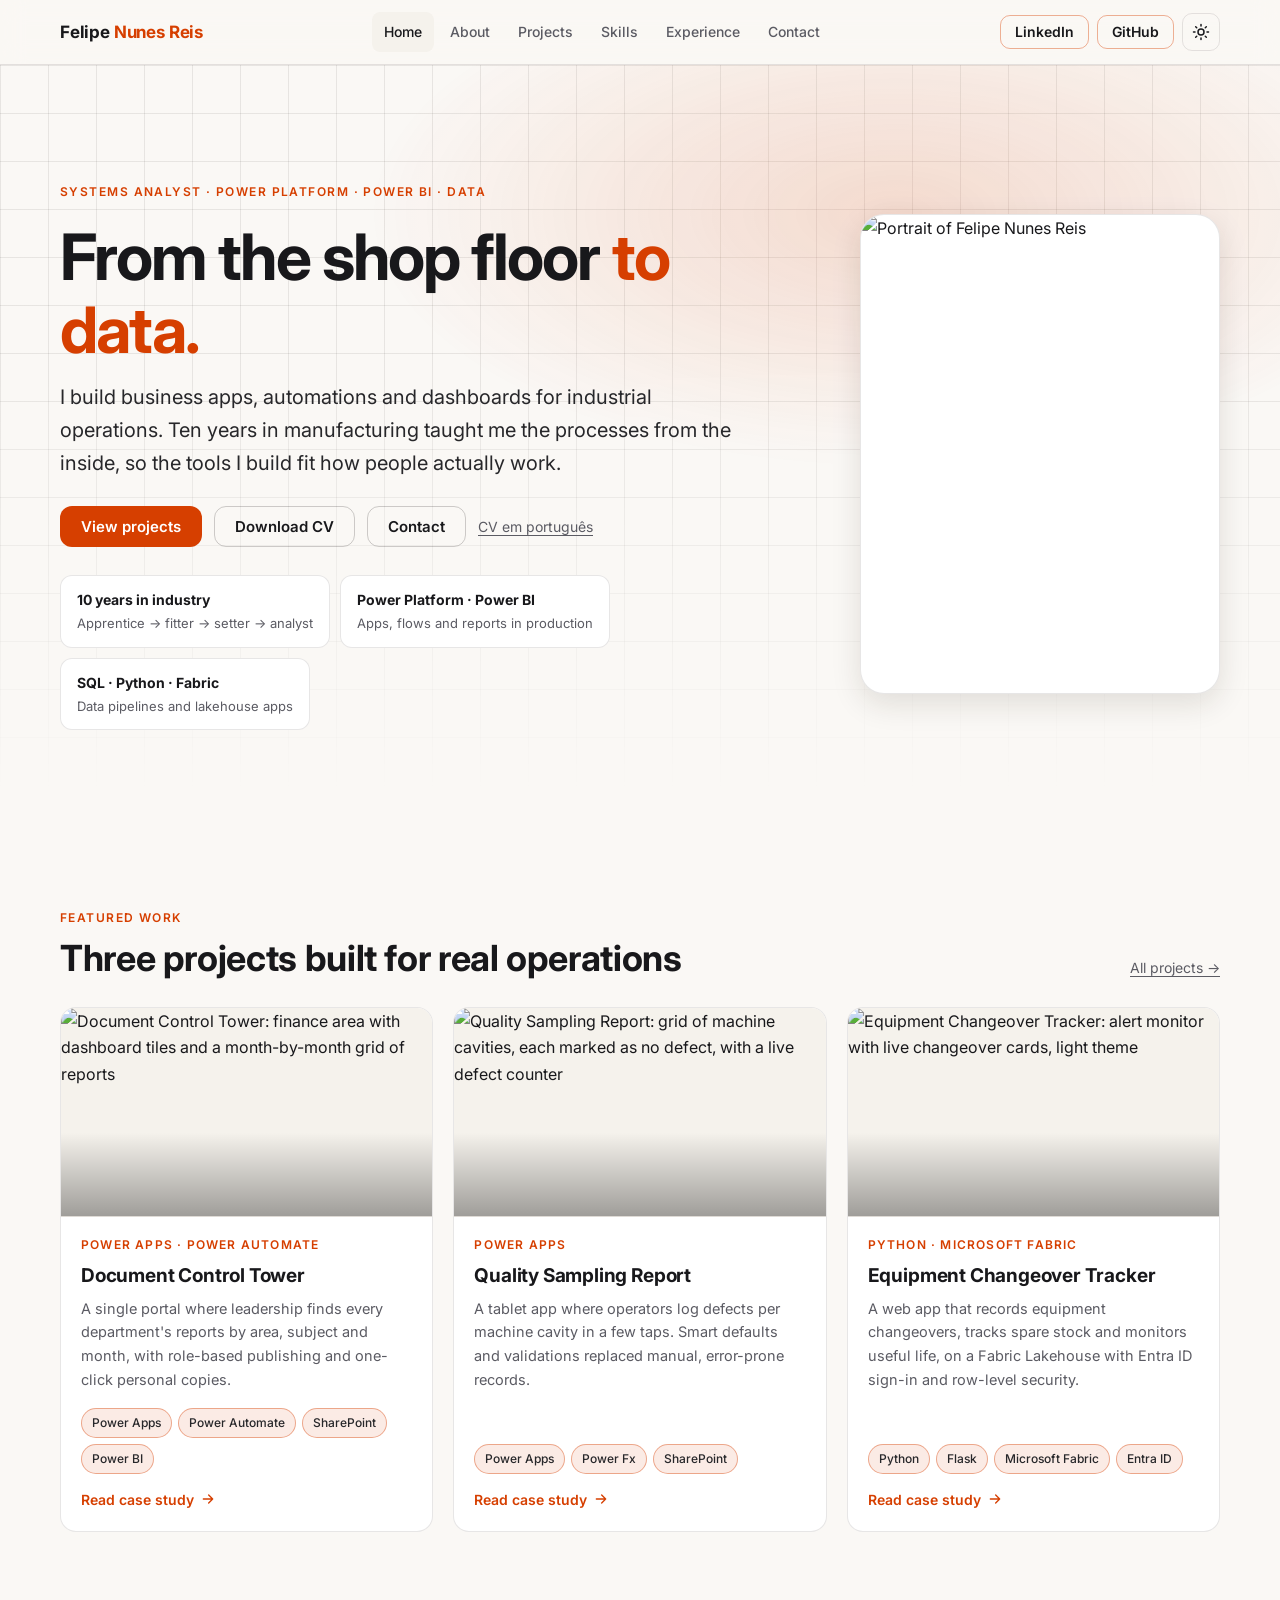
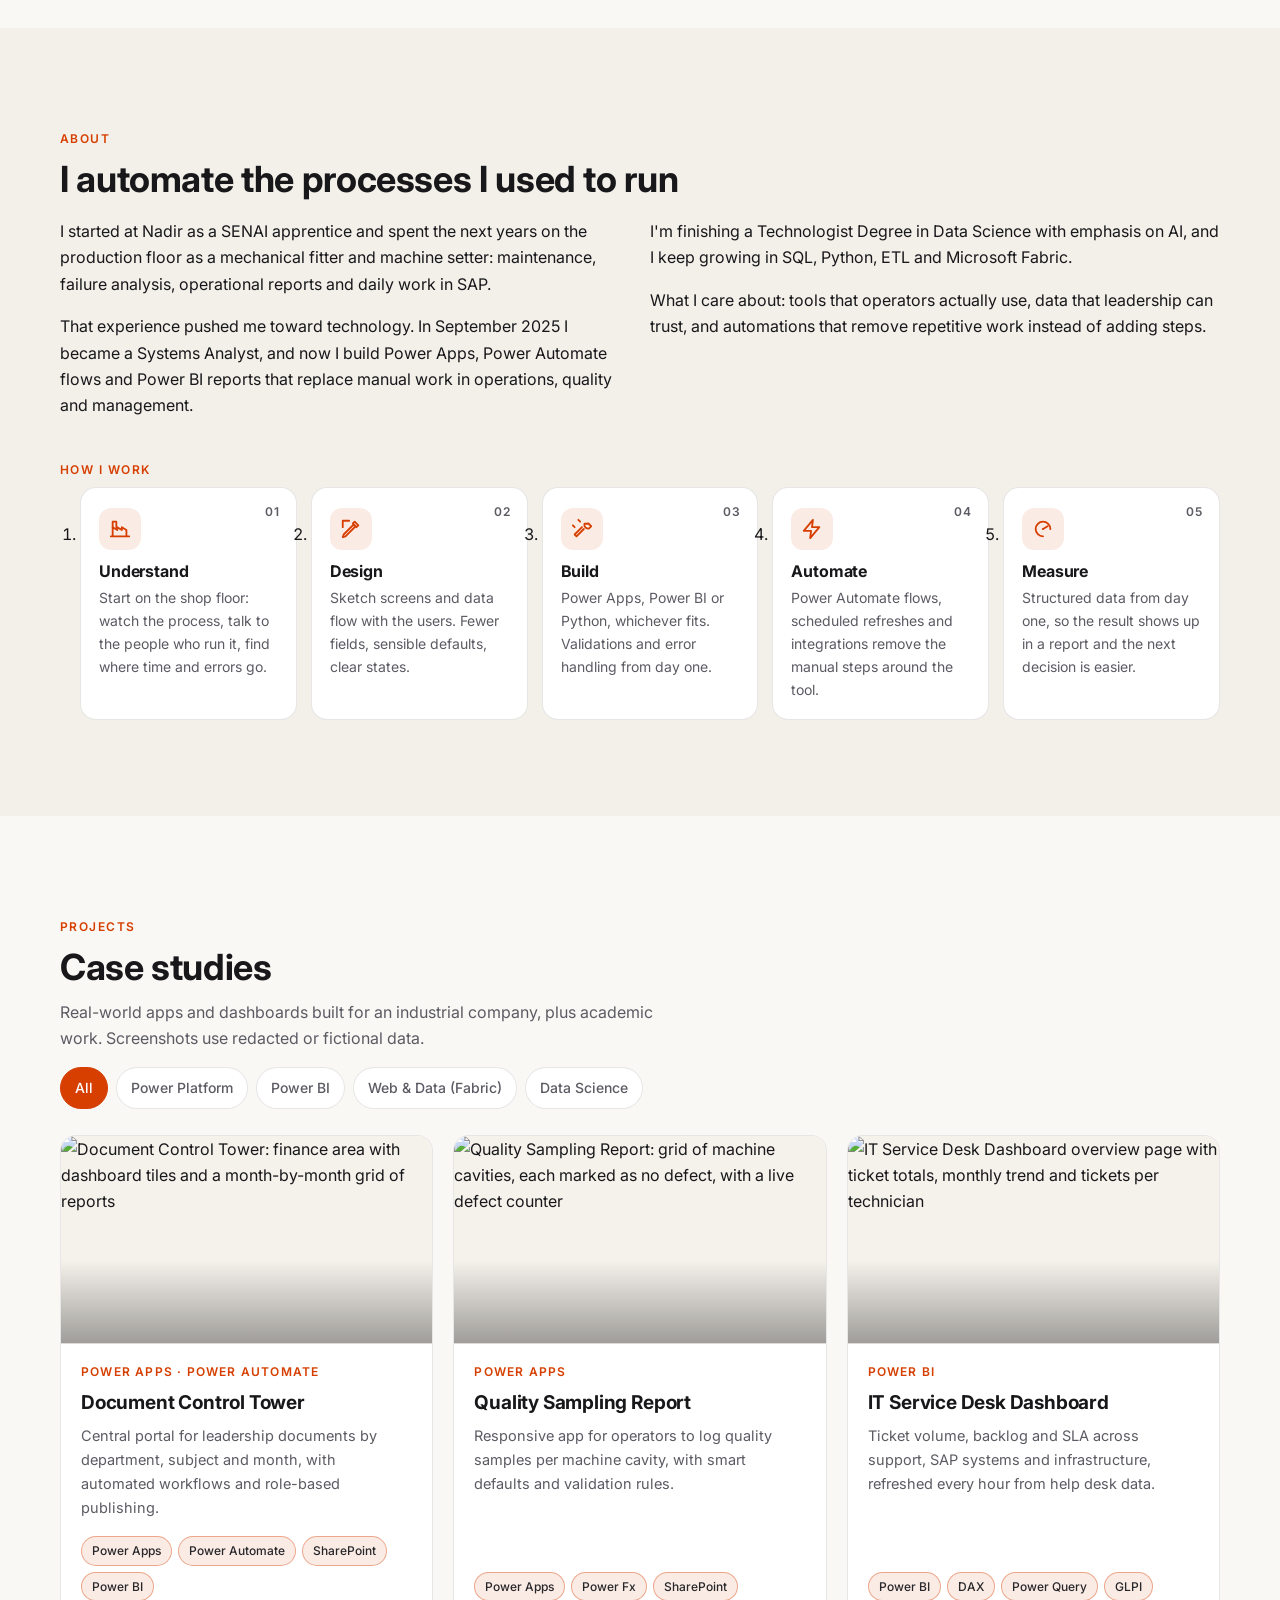
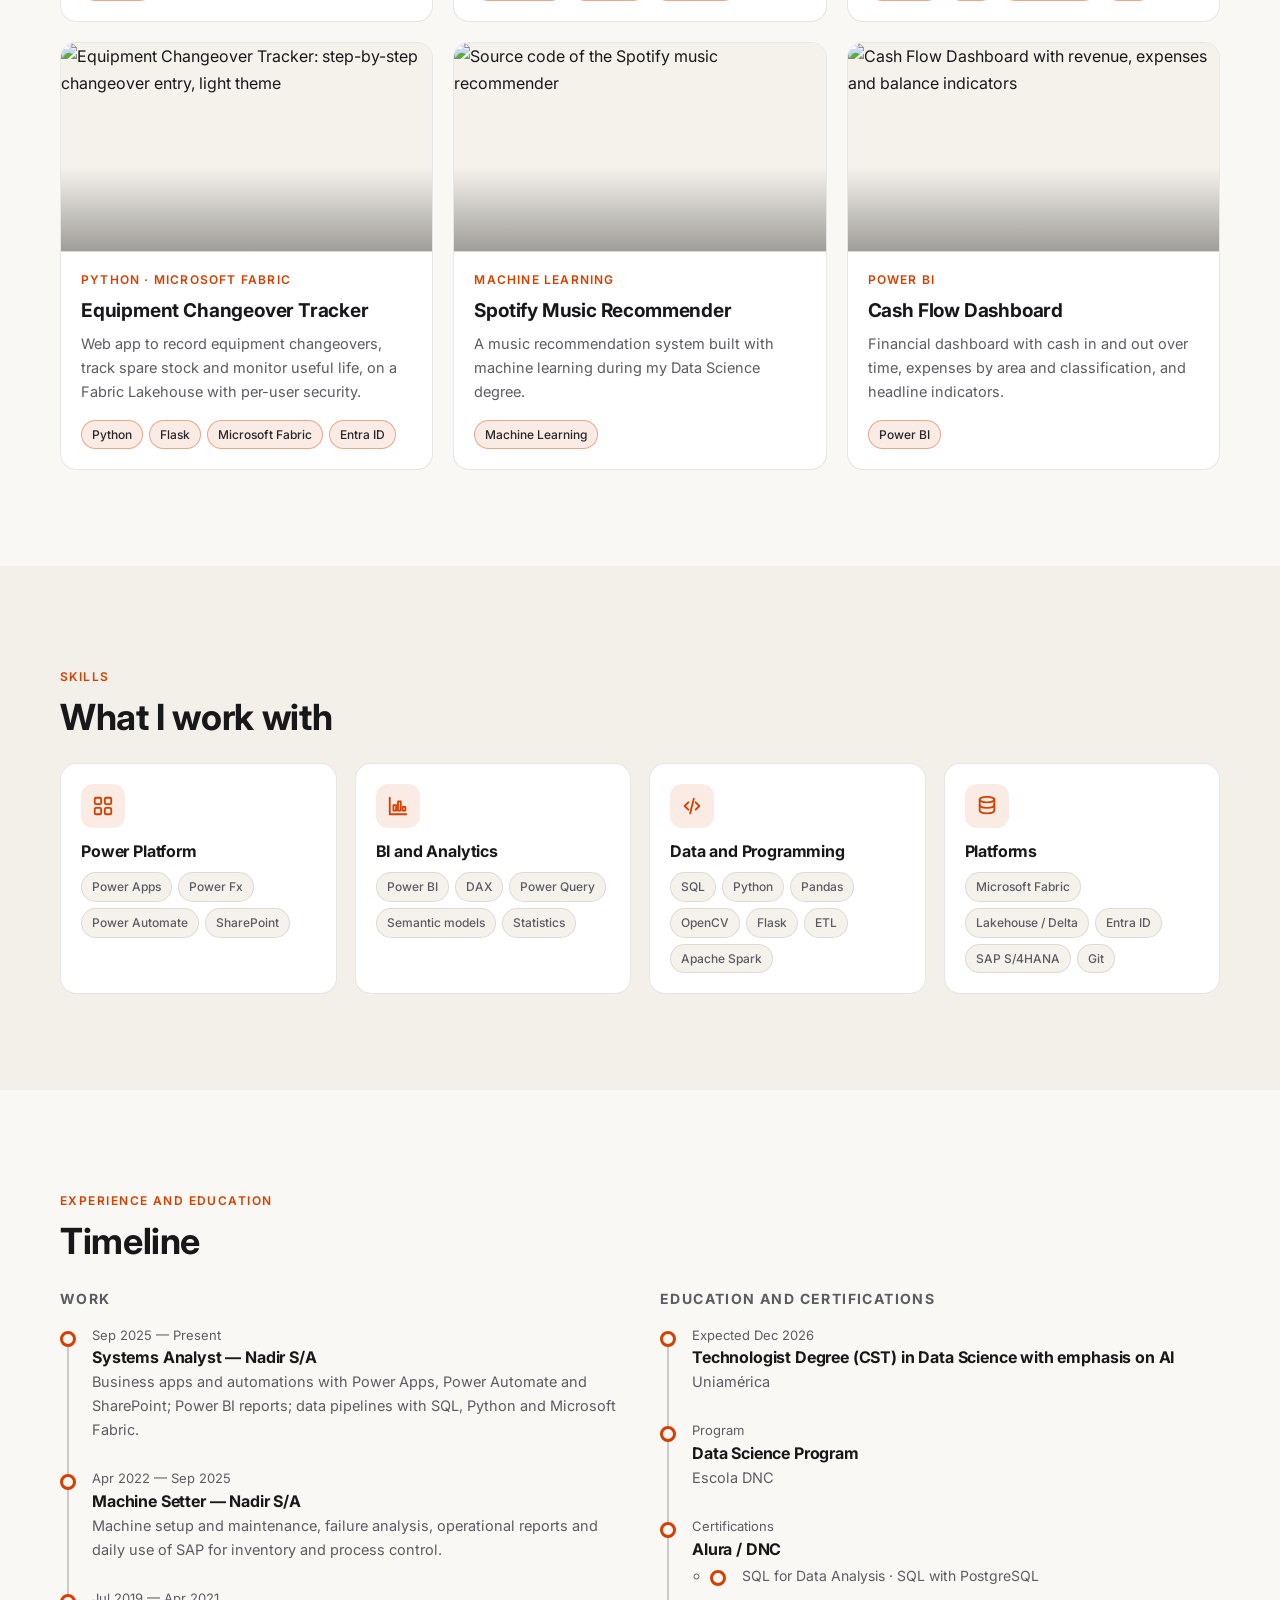
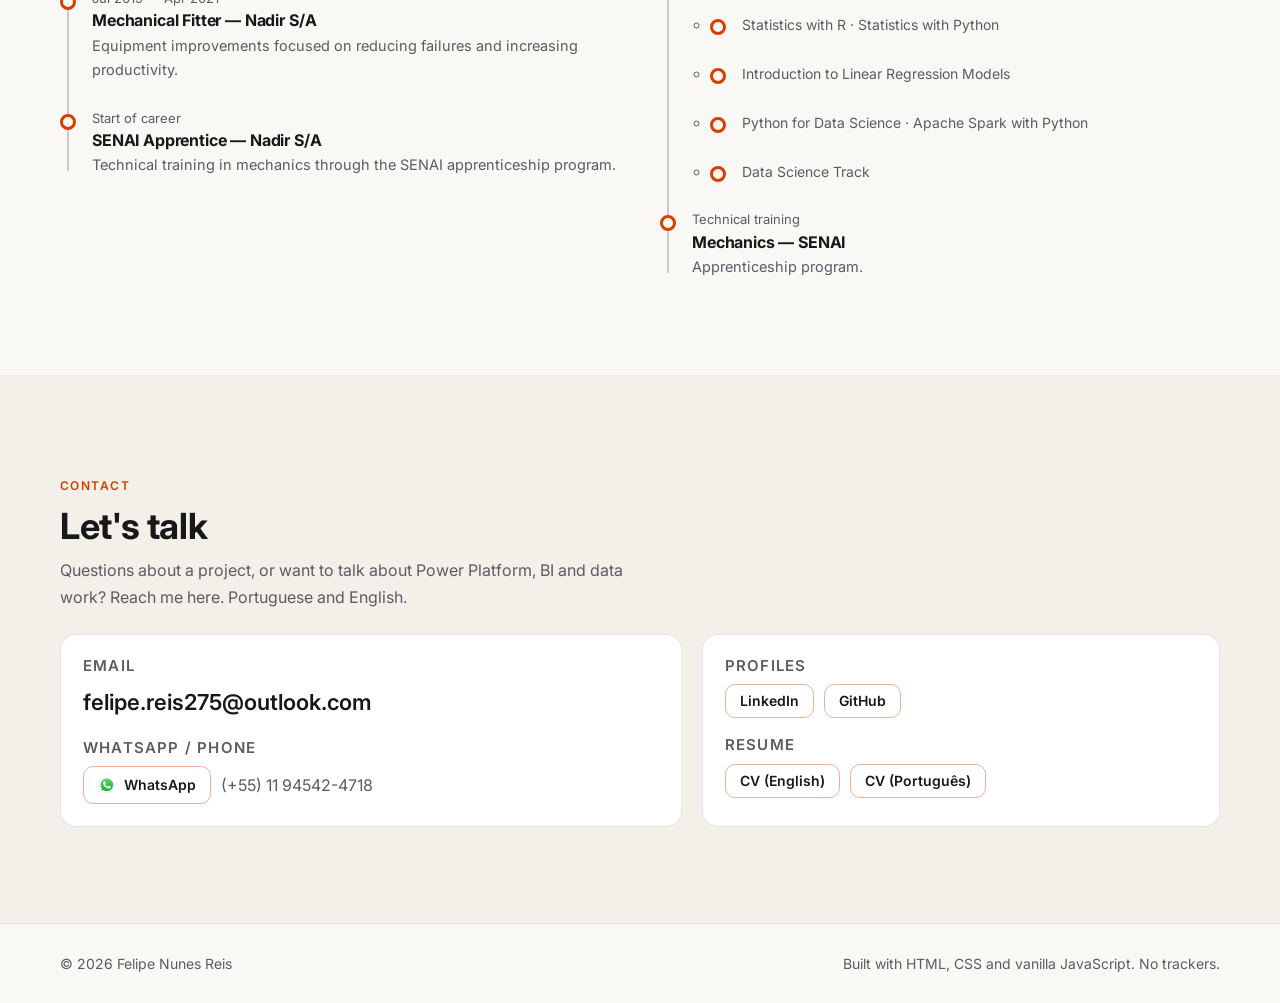
==== commit 9395edf5: "Redesign: design system, theme toggle and new home page - Dark/light theme with OS default and saved" ====
--- a/index.html
+++ b/index.html
@@ -3,292 +3,430 @@
 <head>
   <meta charset="utf-8" />
   <meta name="viewport" content="width=device-width,initial-scale=1" />
-  <title>Felipe Nunes Reis — Portfolio</title>
-  <meta name="description" content="Portfolio of Felipe Nunes Reis, Systems Analyst. Power Platform apps, Power BI dashboards and data projects with SQL, Python and Microsoft Fabric." />
-  <link rel="icon" href="assets/favicon.svg" type="image/svg+xml">
+  <title>Felipe Nunes Reis — Systems Analyst · Power Platform, Power BI and Data</title>
+  <meta name="description" content="Portfolio of Felipe Nunes Reis. From the shop floor to data: business apps, automations and dashboards for industrial operations with Power Apps, Power Automate, Power BI, SQL, Python and Microsoft Fabric." />
+  <meta name="theme-color" content="#0e0e11" />
+  <link rel="icon" href="assets/favicon.svg" type="image/svg+xml" />
+  <link rel="preconnect" href="https://fonts.googleapis.com" />
+  <link rel="preconnect" href="https://fonts.gstatic.com" crossorigin />
+  <link rel="stylesheet" href="https://fonts.googleapis.com/css2?family=Inter:wght@400;500;600;700;800&display=swap" />
   <link rel="stylesheet" href="css/style.css" />
+  <script>try{var t=localStorage.getItem('theme');if(t)document.documentElement.dataset.theme=t;}catch(e){}</script>
 </head>
 <body>
-
-  <!-- HEADER -->
+  <a class="skip-link" href="#main">Skip to content</a>
+
   <header class="site-header">
     <div class="container header-grid">
-      <a href="#" class="brand-link">Felipe <span>Nunes Reis</span></a>
-
+      <a href="#top" class="brand">Felipe <span>Nunes Reis</span></a>
       <nav class="nav" aria-label="Main">
+        <a href="#top">Home</a>
         <a href="#about">About</a>
-        <a href="#experience">Experience</a>
         <a href="#projects">Projects</a>
         <a href="#skills">Skills</a>
-        <a href="#education">Education</a>
+        <a href="#experience">Experience</a>
         <a href="#contact">Contact</a>
       </nav>
-
       <div class="header-actions">
-        <a href="https://www.linkedin.com/in/felipe-nunes-reis-b3a3061b6/" class="ghost-btn" target="_blank" rel="noopener">LinkedIn</a>
-        <a href="https://github.com/FelipeNunesReis" class="ghost-btn" target="_blank" rel="noopener">GitHub</a>
-        <button id="mobileMenuBtn" class="mobile-menu-btn" aria-label="Open menu" aria-expanded="false">&#9776;</button>
+        <a class="btn ghost" href="https://www.linkedin.com/in/felipe-nunes-reis-b3a3061b6/" target="_blank" rel="noopener">LinkedIn</a>
+        <a class="btn ghost" href="https://github.com/FelipeNunesReis" target="_blank" rel="noopener">GitHub</a>
+        <button class="icon-btn theme-toggle" type="button" aria-label="Switch theme">
+          <svg class="moon" viewBox="0 0 24 24" fill="none" stroke="currentColor" stroke-width="2" stroke-linecap="round" stroke-linejoin="round" aria-hidden="true"><path d="M21 12.8A9 9 0 1 1 11.2 3a7 7 0 0 0 9.8 9.8z"/></svg>
+          <svg class="sun" viewBox="0 0 24 24" fill="none" stroke="currentColor" stroke-width="2" stroke-linecap="round" stroke-linejoin="round" aria-hidden="true"><circle cx="12" cy="12" r="4"/><path d="M12 2v2M12 20v2M4.9 4.9l1.4 1.4M17.7 17.7l1.4 1.4M2 12h2M20 12h2M4.9 19.1l1.4-1.4M17.7 6.3l1.4-1.4"/></svg>
+        </button>
+        <button class="icon-btn menu-btn" type="button" aria-label="Open menu" aria-expanded="false" aria-controls="mobile-nav">
+          <svg viewBox="0 0 24 24" fill="none" stroke="currentColor" stroke-width="2" stroke-linecap="round" aria-hidden="true"><path d="M4 7h16M4 12h16M4 17h16"/></svg>
+        </button>
       </div>
     </div>
-
-    <nav class="nav mobile-nav" aria-label="Mobile">
+    <nav class="mobile-nav" id="mobile-nav" aria-label="Mobile">
+      <a href="#top">Home</a>
       <a href="#about">About</a>
-      <a href="#experience">Experience</a>
       <a href="#projects">Projects</a>
       <a href="#skills">Skills</a>
-      <a href="#education">Education</a>
+      <a href="#experience">Experience</a>
       <a href="#contact">Contact</a>
       <a href="https://www.linkedin.com/in/felipe-nunes-reis-b3a3061b6/" target="_blank" rel="noopener">LinkedIn</a>
       <a href="https://github.com/FelipeNunesReis" target="_blank" rel="noopener">GitHub</a>
     </nav>
   </header>
 
-  <main>
+  <main id="main">
     <!-- HERO -->
-    <section class="hero">
+    <section class="hero" id="top">
       <div class="container hero-grid">
-        <div class="hero-left">
-          <h1 class="reveal">Felipe Nunes Reis</h1>
-          <p class="tagline reveal-del">From the shop floor to data</p>
-          <p class="lead reveal-del">Systems Analyst | Power Platform · Power BI · Data</p>
-          <p class="muted reveal-del-2">
-            I build business apps, automations and dashboards for industrial operations. After years working on the production floor, I understand the processes I automate from the inside.
-          </p>
-          <div class="hero-cta reveal-del-3">
+        <div>
+          <span class="eyebrow">Systems Analyst · Power Platform · Power BI · Data</span>
+          <h1>From the shop floor <em>to data.</em></h1>
+          <p class="lead">I build business apps, automations and dashboards for industrial operations. Ten years in manufacturing taught me the processes from the inside, so the tools I build fit how people actually work.</p>
+          <div class="hero-cta">
             <a class="btn" href="#projects">View projects</a>
             <a class="btn outline" href="assets/Felipe-Nunes-Reis-CV-EN.pdf" download>Download CV</a>
-            <a class="alt-link" href="assets/Felipe-Nunes-Reis-CV-PT.pdf" download hreflang="pt-BR">Português</a>
-          </div>
-          <ul class="meta-cards reveal-del-4">
-            <li><strong>Background</strong><span>10 years in industry</span></li>
-            <li><strong>Stack</strong><span>Power Platform · Power BI · SQL · Python</span></li>
-            <li><strong>Focus</strong><span>Automation and Analytics</span></li>
+            <a class="btn outline" href="#contact">Contact</a>
+            <a class="text-link" href="assets/Felipe-Nunes-Reis-CV-PT.pdf" download hreflang="pt-BR">CV em português</a>
+          </div>
+          <ul class="chips">
+            <li><strong>10 years in industry</strong><span>Apprentice → fitter → setter → analyst</span></li>
+            <li><strong>Power Platform · Power BI</strong><span>Apps, flows and reports in production</span></li>
+            <li><strong>SQL · Python · Fabric</strong><span>Data pipelines and lakehouse apps</span></li>
           </ul>
         </div>
-        <aside class="hero-right reveal">
-          <div class="photo-frame">
-            <img src="images/fotoportfolio.png" alt="Photo of Felipe Nunes Reis" />
-            <div class="accent accent-top"></div>
-            <div class="accent accent-bottom"></div>
-          </div>
-        </aside>
-      </div>
-    </section>
-
-    <!-- ABOUT -->
-    <section id="about" class="section">
-      <div class="container">
-        <h2 class="section-title reveal">About me</h2>
-        <p class="reveal-del">
-          I started at Nadir as a SENAI apprentice and spent the next years on the production floor as a mechanical fitter and machine setter: maintenance, failure analysis, operational reports and daily work in SAP.
-        </p>
-        <p class="reveal-del-2">
-          That experience pushed me toward technology. In September 2025 I became a Systems Analyst, and now I build Power Apps, Power Automate flows and Power BI reports that replace manual work in operations, quality and management.
-        </p>
-        <p class="reveal-del-3">
-          I'm finishing a Technologist Degree in Data Science with emphasis on AI, and I keep growing in SQL, Python, ETL and Microsoft Fabric.
-        </p>
-      </div>
-    </section>
-
-    <!-- EXPERIENCE -->
-    <section id="experience" class="section alt">
-      <div class="container">
-        <h2 class="section-title reveal">Experience</h2>
-        <div class="cards-grid">
-          <article class="card reveal-card">
-            <h3>Systems Analyst — Nadir S/A</h3>
-            <span class="time">Sep 2025 — Present</span>
-            <p>Business apps and automations with Power Apps, Power Automate and SharePoint, Power BI reports, and data pipelines with SQL, Python and Microsoft Fabric.</p>
-          </article>
-          <article class="card reveal-card">
-            <h3>Machine Setter — Nadir S/A</h3>
-            <span class="time">Apr 2022 — Sep 2025</span>
-            <p>Machine setup and maintenance, failure analysis, operational reports and daily use of SAP for inventory and internal process control.</p>
-          </article>
-          <article class="card reveal-card">
-            <h3>Mechanical Fitter — Nadir S/A</h3>
-            <span class="time">Jul 2019 — Apr 2021</span>
-            <p>Equipment improvements focused on reducing failures and increasing productivity.</p>
-          </article>
-          <article class="card reveal-card">
-            <h3>SENAI Apprentice — Nadir S/A</h3>
-            <span class="time">Start of career</span>
-            <p>Technical training in mechanics through the SENAI apprenticeship program.</p>
-          </article>
-        </div>
+        <div class="portrait reveal">
+          <picture>
+            <source type="image/webp" srcset="images/fotoportfolio.webp" />
+            <img src="images/fotoportfolio.png" alt="Portrait of Felipe Nunes Reis" width="432" height="578" fetchpriority="high" />
+          </picture>
+        </div>
+      </div>
+    </section>
+
+    <!-- FEATURED -->
+    <section class="section" id="featured" aria-labelledby="featured-title">
+      <div class="container">
+        <div class="section-head">
+          <div>
+            <span class="eyebrow">Featured work</span>
+            <h2 class="section-title" id="featured-title">Three projects built for real operations</h2>
+          </div>
+          <a class="text-link" href="#projects">All projects →</a>
+        </div>
+        <div class="project-grid featured">
+          <article class="project-card reveal">
+            <div class="thumb">
+              <picture>
+                <source type="image/webp" srcset="images/torre_de_controle/finance.webp" />
+                <img src="images/torre_de_controle/finance.png" alt="Document Control Tower: finance area with dashboard tiles and a month-by-month grid of reports" loading="lazy" width="1600" height="837" />
+              </picture>
+            </div>
+            <div class="body">
+              <span class="kicker">Power Apps · Power Automate</span>
+              <h3><a href="projects/document-control-tower.html">Document Control Tower</a></h3>
+              <p>A single portal where leadership finds every department's reports by area, subject and month, with role-based publishing and one-click personal copies.</p>
+              <ul class="badges"><li>Power Apps</li><li>Power Automate</li><li>SharePoint</li><li>Power BI</li></ul>
+              <span class="more">Read case study <svg viewBox="0 0 24 24" fill="none" stroke="currentColor" stroke-width="2" stroke-linecap="round" stroke-linejoin="round" aria-hidden="true"><path d="M5 12h14M13 6l6 6-6 6"/></svg></span>
+            </div>
+          </article>
+          <article class="project-card reveal">
+            <div class="thumb">
+              <picture>
+                <source type="image/webp" srcset="images/relatorio_amostragem/cavity-grid.webp" />
+                <img src="images/relatorio_amostragem/cavity-grid.png" alt="Quality Sampling Report: grid of machine cavities, each marked as no defect, with a live defect counter" loading="lazy" width="1051" height="601" />
+              </picture>
+            </div>
+            <div class="body">
+              <span class="kicker">Power Apps</span>
+              <h3><a href="projects/quality-sampling-report.html">Quality Sampling Report</a></h3>
+              <p>A tablet app where operators log defects per machine cavity in a few taps. Smart defaults and validations replaced manual, error-prone records.</p>
+              <ul class="badges"><li>Power Apps</li><li>Power Fx</li><li>SharePoint</li></ul>
+              <span class="more">Read case study <svg viewBox="0 0 24 24" fill="none" stroke="currentColor" stroke-width="2" stroke-linecap="round" stroke-linejoin="round" aria-hidden="true"><path d="M5 12h14M13 6l6 6-6 6"/></svg></span>
+            </div>
+          </article>
+          <article class="project-card reveal">
+            <div class="thumb theme-shot">
+              <picture class="dark">
+                <source type="image/webp" srcset="images/controle_trocas/alert-monitor-dark.webp" />
+                <img src="images/controle_trocas/alert-monitor-dark.png" alt="Equipment Changeover Tracker: alert monitor with live changeover cards, dark theme" loading="lazy" width="1600" height="788" />
+              </picture>
+              <picture class="light">
+                <source type="image/webp" srcset="images/controle_trocas/alert-monitor-light.webp" />
+                <img src="images/controle_trocas/alert-monitor-light.png" alt="Equipment Changeover Tracker: alert monitor with live changeover cards, light theme" loading="lazy" width="1600" height="789" />
+              </picture>
+            </div>
+            <div class="body">
+              <span class="kicker">Python · Microsoft Fabric</span>
+              <h3><a href="projects/equipment-changeover-tracker.html">Equipment Changeover Tracker</a></h3>
+              <p>A web app that records equipment changeovers, tracks spare stock and monitors useful life, on a Fabric Lakehouse with Entra ID sign-in and row-level security.</p>
+              <ul class="badges"><li>Python</li><li>Flask</li><li>Microsoft Fabric</li><li>Entra ID</li></ul>
+              <span class="more">Read case study <svg viewBox="0 0 24 24" fill="none" stroke="currentColor" stroke-width="2" stroke-linecap="round" stroke-linejoin="round" aria-hidden="true"><path d="M5 12h14M13 6l6 6-6 6"/></svg></span>
+            </div>
+          </article>
+        </div>
+      </div>
+    </section>
+
+    <!-- ABOUT + HOW I WORK -->
+    <section class="section alt" id="about" aria-labelledby="about-title">
+      <div class="container">
+        <span class="eyebrow">About</span>
+        <h2 class="section-title" id="about-title">I automate the processes I used to run</h2>
+        <div class="grid-2" style="margin-top:18px;align-items:start">
+          <div>
+            <p>I started at Nadir as a SENAI apprentice and spent the next years on the production floor as a mechanical fitter and machine setter: maintenance, failure analysis, operational reports and daily work in SAP.</p>
+            <p>That experience pushed me toward technology. In September 2025 I became a Systems Analyst, and now I build Power Apps, Power Automate flows and Power BI reports that replace manual work in operations, quality and management.</p>
+          </div>
+          <div>
+            <p>I'm finishing a Technologist Degree in Data Science with emphasis on AI, and I keep growing in SQL, Python, ETL and Microsoft Fabric.</p>
+            <p>What I care about: tools that operators actually use, data that leadership can trust, and automations that remove repetitive work instead of adding steps.</p>
+          </div>
+        </div>
+
+        <h3 class="eyebrow" style="margin-top:44px">How I work</h3>
+        <ol class="steps">
+          <li class="step reveal">
+            <div class="ico"><svg viewBox="0 0 24 24" fill="none" stroke="currentColor" stroke-width="2" stroke-linecap="round" stroke-linejoin="round" aria-hidden="true"><path d="M2 20h20M4 20V10l5 3V10l5 3V10l5 3v7"/><path d="M4 10V4h4v6"/></svg></div>
+            <h3>Understand</h3>
+            <p>Start on the shop floor: watch the process, talk to the people who run it, find where time and errors go.</p>
+          </li>
+          <li class="step reveal">
+            <div class="ico"><svg viewBox="0 0 24 24" fill="none" stroke="currentColor" stroke-width="2" stroke-linecap="round" stroke-linejoin="round" aria-hidden="true"><path d="M3 21l3-1 11-11-2-2L4 18l-1 3z"/><path d="M14 6l2-2 4 4-2 2"/><path d="M3 10V3h7"/></svg></div>
+            <h3>Design</h3>
+            <p>Sketch screens and data flow with the users. Fewer fields, sensible defaults, clear states.</p>
+          </li>
+          <li class="step reveal">
+            <div class="ico"><svg viewBox="0 0 24 24" fill="none" stroke="currentColor" stroke-width="2" stroke-linecap="round" stroke-linejoin="round" aria-hidden="true"><path d="M14.7 6.3a4 4 0 0 0 5 5L22 9l-3-3-2.3.3z"/><path d="M12 10 4 18l2 2 8-8"/><path d="M8 2l2 2M2 8l2 2"/></svg></div>
+            <h3>Build</h3>
+            <p>Power Apps, Power BI or Python, whichever fits. Validations and error handling from day one.</p>
+          </li>
+          <li class="step reveal">
+            <div class="ico"><svg viewBox="0 0 24 24" fill="none" stroke="currentColor" stroke-width="2" stroke-linecap="round" stroke-linejoin="round" aria-hidden="true"><path d="M13 2 3 14h8l-1 8 10-12h-8l1-8z"/></svg></div>
+            <h3>Automate</h3>
+            <p>Power Automate flows, scheduled refreshes and integrations remove the manual steps around the tool.</p>
+          </li>
+          <li class="step reveal">
+            <div class="ico"><svg viewBox="0 0 24 24" fill="none" stroke="currentColor" stroke-width="2" stroke-linecap="round" stroke-linejoin="round" aria-hidden="true"><path d="M12 20a8 8 0 1 1 8-8"/><path d="M12 12l5-3"/><path d="M12 12h.01"/></svg></div>
+            <h3>Measure</h3>
+            <p>Structured data from day one, so the result shows up in a report and the next decision is easier.</p>
+          </li>
+        </ol>
       </div>
     </section>
 
     <!-- PROJECTS -->
-    <section id="projects" class="section">
-      <div class="container">
-        <h2 class="section-title reveal">Projects</h2>
-        <p class="section-intro reveal-del">Real-world apps and dashboards built for an industrial company, followed by academic projects. Screenshots use fictional or anonymized data.</p>
-        <div class="projects-grid">
-
-          <article class="project-card reveal-card">
-            <div class="project-thumb">
-              <div class="placeholder"><strong>Screenshot coming soon</strong>Fictional data</div>
-            </div>
-            <div class="project-body">
-              <p class="project-kicker">Power Apps · Power Automate</p>
-              <h3>Document Control Tower</h3>
-              <p>A central portal where leadership finds every department's reports and presentations by area, subject and month, with automated workflows and role-based publishing.</p>
-              <ul class="tags"><li>Power Apps</li><li>Power Automate</li><li>SharePoint</li><li>Power BI</li></ul>
-              <a class="btn-glow" href="projects/document-control-tower.html">View project</a>
-            </div>
-          </article>
-
-          <article class="project-card reveal-card">
-            <div class="project-thumb">
-              <div class="placeholder"><strong>Screenshot coming soon</strong>Fictional data</div>
-            </div>
-            <div class="project-body">
-              <p class="project-kicker">Power Apps</p>
-              <h3>Quality Sampling Report</h3>
-              <p>A responsive app for operators to log quality samples per machine cavity, replacing manual records with validated, structured data.</p>
-              <ul class="tags"><li>Power Apps</li><li>Power Fx</li><li>SharePoint</li></ul>
-              <a class="btn-glow" href="projects/quality-sampling-report.html">View project</a>
-            </div>
-          </article>
-
-          <article class="project-card reveal-card">
-            <div class="project-thumb">
-              <img src="images/glpi/glpi-1-overview.png" alt="IT Service Desk Dashboard overview page" loading="lazy" width="1920" height="1093" />
-            </div>
-            <div class="project-body">
-              <p class="project-kicker">Power BI</p>
-              <h3>IT Service Desk Dashboard</h3>
-              <p>A Power BI dashboard on help desk data that shows IT ticket volume, backlog and SLA across support, SAP systems and infrastructure.</p>
-              <ul class="tags"><li>Power BI</li><li>DAX</li><li>Power Query</li><li>GLPI</li></ul>
-              <a class="btn-glow" href="projects/it-service-desk-dashboard.html">View project</a>
-            </div>
-          </article>
-
-          <article class="project-card reveal-card">
-            <div class="project-thumb">
-              <div class="placeholder"><strong>Screenshot coming soon</strong>Fictional data</div>
-            </div>
-            <div class="project-body">
-              <p class="project-kicker">Python · Microsoft Fabric</p>
-              <h3>Equipment Changeover Tracker</h3>
-              <p>A web app to record equipment changeovers on production lines, track spare stock and monitor each part's useful life, backed by a Fabric Lakehouse.</p>
-              <ul class="tags"><li>Python</li><li>Flask</li><li>Microsoft Fabric</li><li>Entra ID</li></ul>
-              <a class="btn-glow" href="projects/equipment-changeover-tracker.html">View project</a>
-            </div>
-          </article>
-
-          <article class="project-card reveal-card">
-            <div class="project-thumb">
-              <img src="images/carbon.png" alt="Code from the Spotify Music Recommender project" loading="lazy" />
-            </div>
-            <div class="project-body">
-              <p class="project-kicker">Machine Learning</p>
-              <h3>Spotify Music Recommender</h3>
-              <p>A music recommendation system using machine learning.</p>
-              <ul class="tags"><li>Machine Learning</li></ul>
-              <a class="btn-glow" href="projects/spotify-music-recommender.html">View project</a>
-            </div>
-          </article>
-
-          <article class="project-card reveal-card">
-            <div class="project-thumb">
-              <img src="images/projetopptx.png" alt="Cash Flow Dashboard" loading="lazy" />
-            </div>
-            <div class="project-body">
-              <p class="project-kicker">Dashboard</p>
-              <h3>Cash Flow Dashboard</h3>
-              <p>A financial dashboard with indicators and visualizations.</p>
-              <ul class="tags"><li>Data Visualization</li></ul>
-              <a class="btn-glow" href="projects/cash-flow-dashboard.html">View project</a>
-            </div>
-          </article>
-
-        </div>
+    <section class="section" id="projects" aria-labelledby="projects-title">
+      <div class="container">
+        <span class="eyebrow">Projects</span>
+        <h2 class="section-title" id="projects-title">Case studies</h2>
+        <p class="section-intro">Real-world apps and dashboards built for an industrial company, plus academic work. Screenshots use redacted or fictional data.</p>
+
+        <div class="filters" role="tablist" aria-label="Filter projects by area">
+          <button type="button" role="tab" data-filter="all" aria-selected="true">All</button>
+          <button type="button" role="tab" data-filter="power-platform" aria-selected="false" tabindex="-1">Power Platform</button>
+          <button type="button" role="tab" data-filter="power-bi" aria-selected="false" tabindex="-1">Power BI</button>
+          <button type="button" role="tab" data-filter="web-data" aria-selected="false" tabindex="-1">Web &amp; Data (Fabric)</button>
+          <button type="button" role="tab" data-filter="data-science" aria-selected="false" tabindex="-1">Data Science</button>
+        </div>
+
+        <div class="project-grid" id="all-projects">
+          <article class="project-card reveal" data-category="power-platform">
+            <div class="thumb">
+              <picture>
+                <source type="image/webp" srcset="images/torre_de_controle/finance.webp" />
+                <img src="images/torre_de_controle/finance.png" alt="Document Control Tower: finance area with dashboard tiles and a month-by-month grid of reports" loading="lazy" width="1600" height="837" />
+              </picture>
+            </div>
+            <div class="body">
+              <span class="kicker">Power Apps · Power Automate</span>
+              <h3><a href="projects/document-control-tower.html">Document Control Tower</a></h3>
+              <p>Central portal for leadership documents by department, subject and month, with automated workflows and role-based publishing.</p>
+              <ul class="badges"><li>Power Apps</li><li>Power Automate</li><li>SharePoint</li><li>Power BI</li></ul>
+            </div>
+          </article>
+
+          <article class="project-card reveal" data-category="power-platform">
+            <div class="thumb">
+              <picture>
+                <source type="image/webp" srcset="images/relatorio_amostragem/cavity-grid.webp" />
+                <img src="images/relatorio_amostragem/cavity-grid.png" alt="Quality Sampling Report: grid of machine cavities, each marked as no defect, with a live defect counter" loading="lazy" width="1051" height="601" />
+              </picture>
+            </div>
+            <div class="body">
+              <span class="kicker">Power Apps</span>
+              <h3><a href="projects/quality-sampling-report.html">Quality Sampling Report</a></h3>
+              <p>Responsive app for operators to log quality samples per machine cavity, with smart defaults and validation rules.</p>
+              <ul class="badges"><li>Power Apps</li><li>Power Fx</li><li>SharePoint</li></ul>
+            </div>
+          </article>
+
+          <article class="project-card reveal" data-category="power-bi">
+            <div class="thumb">
+              <picture>
+                <source type="image/webp" srcset="images/glpi/glpi-1-overview.webp" />
+                <img src="images/glpi/glpi-1-overview.png" alt="IT Service Desk Dashboard overview page with ticket totals, monthly trend and tickets per technician" loading="lazy" width="1600" height="913" />
+              </picture>
+            </div>
+            <div class="body">
+              <span class="kicker">Power BI</span>
+              <h3><a href="projects/it-service-desk-dashboard.html">IT Service Desk Dashboard</a></h3>
+              <p>Ticket volume, backlog and SLA across support, SAP systems and infrastructure, refreshed every hour from help desk data.</p>
+              <ul class="badges"><li>Power BI</li><li>DAX</li><li>Power Query</li><li>GLPI</li></ul>
+            </div>
+          </article>
+
+          <article class="project-card reveal" data-category="web-data">
+            <div class="thumb theme-shot">
+              <picture class="dark">
+                <source type="image/webp" srcset="images/controle_trocas/log-changeover-dark.webp" />
+                <img src="images/controle_trocas/log-changeover-dark.png" alt="Equipment Changeover Tracker: step-by-step changeover entry, dark theme" loading="lazy" width="1600" height="790" />
+              </picture>
+              <picture class="light">
+                <source type="image/webp" srcset="images/controle_trocas/log-changeover-light.webp" />
+                <img src="images/controle_trocas/log-changeover-light.png" alt="Equipment Changeover Tracker: step-by-step changeover entry, light theme" loading="lazy" width="1600" height="795" />
+              </picture>
+            </div>
+            <div class="body">
+              <span class="kicker">Python · Microsoft Fabric</span>
+              <h3><a href="projects/equipment-changeover-tracker.html">Equipment Changeover Tracker</a></h3>
+              <p>Web app to record equipment changeovers, track spare stock and monitor useful life, on a Fabric Lakehouse with per-user security.</p>
+              <ul class="badges"><li>Python</li><li>Flask</li><li>Microsoft Fabric</li><li>Entra ID</li></ul>
+            </div>
+          </article>
+
+          <article class="project-card reveal" data-category="data-science">
+            <div class="thumb">
+              <picture>
+                <source type="image/webp" srcset="images/carbon.webp" />
+                <img src="images/carbon.png" alt="Source code of the Spotify music recommender" loading="lazy" width="1600" height="3223" />
+              </picture>
+            </div>
+            <div class="body">
+              <span class="kicker">Machine Learning</span>
+              <h3><a href="projects/spotify-music-recommender.html">Spotify Music Recommender</a></h3>
+              <p>A music recommendation system built with machine learning during my Data Science degree.</p>
+              <ul class="badges"><li>Machine Learning</li></ul>
+            </div>
+          </article>
+
+          <article class="project-card reveal" data-category="power-bi">
+            <div class="thumb">
+              <picture>
+                <source type="image/webp" srcset="images/projetopptx.webp" />
+                <img src="images/projetopptx.png" alt="Cash Flow Dashboard with revenue, expenses and balance indicators" loading="lazy" width="666" height="375" />
+              </picture>
+            </div>
+            <div class="body">
+              <span class="kicker">Power BI</span>
+              <h3><a href="projects/cash-flow-dashboard.html">Cash Flow Dashboard</a></h3>
+              <p>Financial dashboard with cash in and out over time, expenses by area and classification, and headline indicators.</p>
+              <ul class="badges"><li>Power BI</li></ul>
+            </div>
+          </article>
+        </div>
+        <p class="filters-empty">No projects in this category yet.</p>
       </div>
     </section>
 
     <!-- SKILLS -->
-    <section id="skills" class="section alt">
-      <div class="container">
-        <h2 class="section-title reveal">Skills</h2>
-        <div class="skills">
-          <div class="skill-group reveal-card">
+    <section class="section alt" id="skills" aria-labelledby="skills-title">
+      <div class="container">
+        <span class="eyebrow">Skills</span>
+        <h2 class="section-title" id="skills-title">What I work with</h2>
+        <div class="skills" style="margin-top:24px">
+          <div class="skill reveal">
+            <div class="ico"><svg viewBox="0 0 24 24" fill="none" stroke="currentColor" stroke-width="2" stroke-linecap="round" stroke-linejoin="round" aria-hidden="true"><rect x="3" y="3" width="7" height="7" rx="1.5"/><rect x="14" y="3" width="7" height="7" rx="1.5"/><rect x="3" y="14" width="7" height="7" rx="1.5"/><rect x="14" y="14" width="7" height="7" rx="1.5"/></svg></div>
             <h3>Power Platform</h3>
-            <ul class="tags"><li>Power Apps</li><li>Power Fx</li><li>Power Automate</li><li>SharePoint</li></ul>
-          </div>
-          <div class="skill-group reveal-card">
+            <ul class="badges neutral"><li>Power Apps</li><li>Power Fx</li><li>Power Automate</li><li>SharePoint</li></ul>
+          </div>
+          <div class="skill reveal">
+            <div class="ico"><svg viewBox="0 0 24 24" fill="none" stroke="currentColor" stroke-width="2" stroke-linecap="round" stroke-linejoin="round" aria-hidden="true"><path d="M3 3v18h18"/><rect x="7" y="11" width="3" height="6"/><rect x="12" y="7" width="3" height="10"/><rect x="17" y="13" width="3" height="4"/></svg></div>
             <h3>BI and Analytics</h3>
-            <ul class="tags"><li>Power BI</li><li>DAX</li><li>Power Query</li><li>Semantic models</li></ul>
-          </div>
-          <div class="skill-group reveal-card">
+            <ul class="badges neutral"><li>Power BI</li><li>DAX</li><li>Power Query</li><li>Semantic models</li><li>Statistics</li></ul>
+          </div>
+          <div class="skill reveal">
+            <div class="ico"><svg viewBox="0 0 24 24" fill="none" stroke="currentColor" stroke-width="2" stroke-linecap="round" stroke-linejoin="round" aria-hidden="true"><path d="m8 8-4 4 4 4M16 8l4 4-4 4M14 4l-4 16"/></svg></div>
             <h3>Data and Programming</h3>
-            <ul class="tags"><li>SQL</li><li>Python</li><li>Pandas</li><li>OpenCV</li><li>ETL</li><li>Flask</li></ul>
-          </div>
-          <div class="skill-group reveal-card">
+            <ul class="badges neutral"><li>SQL</li><li>Python</li><li>Pandas</li><li>OpenCV</li><li>Flask</li><li>ETL</li><li>Apache Spark</li></ul>
+          </div>
+          <div class="skill reveal">
+            <div class="ico"><svg viewBox="0 0 24 24" fill="none" stroke="currentColor" stroke-width="2" stroke-linecap="round" stroke-linejoin="round" aria-hidden="true"><ellipse cx="12" cy="5" rx="8" ry="3"/><path d="M4 5v6c0 1.7 3.6 3 8 3s8-1.3 8-3V5"/><path d="M4 11v6c0 1.7 3.6 3 8 3s8-1.3 8-3v-6"/></svg></div>
             <h3>Platforms</h3>
-            <ul class="tags"><li>Microsoft Fabric</li><li>SAP S/4HANA</li></ul>
-          </div>
-        </div>
-      </div>
-    </section>
-
-    <!-- EDUCATION -->
-    <section id="education" class="section">
-      <div class="container">
-        <h2 class="section-title reveal">Education and Certifications</h2>
-        <div class="edu-grid">
-          <div class="card reveal-card">
-            <h3>Education</h3>
-            <ul class="list">
-              <li>Technologist Degree (CST) in Data Science with emphasis on AI — Uniamérica (expected Dec 2026)</li>
-              <li>Data Science Program — Escola DNC</li>
-              <li>Technical training in mechanics — SENAI</li>
-            </ul>
-          </div>
-          <div class="card reveal-card">
-            <h3>Certifications</h3>
-            <ul class="list">
-              <li>SQL for Data Analysis</li>
-              <li>SQL with PostgreSQL</li>
-              <li>Statistics with R</li>
-              <li>Statistics with Python</li>
-              <li>Introduction to Linear Regression Models</li>
-              <li>Python for Data Science</li>
-              <li>Apache Spark with Python</li>
-              <li>Data Science Track (Alura / DNC)</li>
-            </ul>
+            <ul class="badges neutral"><li>Microsoft Fabric</li><li>Lakehouse / Delta</li><li>Entra ID</li><li>SAP S/4HANA</li><li>Git</li></ul>
+          </div>
+        </div>
+      </div>
+    </section>
+
+    <!-- EXPERIENCE + EDUCATION -->
+    <section class="section" id="experience" aria-labelledby="experience-title">
+      <div class="container">
+        <span class="eyebrow">Experience and education</span>
+        <h2 class="section-title" id="experience-title">Timeline</h2>
+        <div class="timeline" style="margin-top:28px">
+          <div>
+            <h3 class="track">Work</h3>
+            <ol class="tl">
+              <li class="reveal">
+                <span class="when">Sep 2025 — Present</span>
+                <h4>Systems Analyst — Nadir S/A</h4>
+                <p>Business apps and automations with Power Apps, Power Automate and SharePoint; Power BI reports; data pipelines with SQL, Python and Microsoft Fabric.</p>
+              </li>
+              <li class="reveal">
+                <span class="when">Apr 2022 — Sep 2025</span>
+                <h4>Machine Setter — Nadir S/A</h4>
+                <p>Machine setup and maintenance, failure analysis, operational reports and daily use of SAP for inventory and process control.</p>
+              </li>
+              <li class="reveal">
+                <span class="when">Jul 2019 — Apr 2021</span>
+                <h4>Mechanical Fitter — Nadir S/A</h4>
+                <p>Equipment improvements focused on reducing failures and increasing productivity.</p>
+              </li>
+              <li class="reveal">
+                <span class="when">Start of career</span>
+                <h4>SENAI Apprentice — Nadir S/A</h4>
+                <p>Technical training in mechanics through the SENAI apprenticeship program.</p>
+              </li>
+            </ol>
+          </div>
+          <div>
+            <h3 class="track">Education and certifications</h3>
+            <ol class="tl">
+              <li class="reveal">
+                <span class="when">Expected Dec 2026</span>
+                <h4>Technologist Degree (CST) in Data Science with emphasis on AI</h4>
+                <p>Uniamérica</p>
+              </li>
+              <li class="reveal">
+                <span class="when">Program</span>
+                <h4>Data Science Program</h4>
+                <p>Escola DNC</p>
+              </li>
+              <li class="reveal">
+                <span class="when">Certifications</span>
+                <h4>Alura / DNC</h4>
+                <ul>
+                  <li>SQL for Data Analysis · SQL with PostgreSQL</li>
+                  <li>Statistics with R · Statistics with Python</li>
+                  <li>Introduction to Linear Regression Models</li>
+                  <li>Python for Data Science · Apache Spark with Python</li>
+                  <li>Data Science Track</li>
+                </ul>
+              </li>
+              <li class="reveal">
+                <span class="when">Technical training</span>
+                <h4>Mechanics — SENAI</h4>
+                <p>Apprenticeship program.</p>
+              </li>
+            </ol>
           </div>
         </div>
       </div>
     </section>
 
     <!-- CONTACT -->
-    <section id="contact" class="section contact alt">
-      <div class="container">
-        <h2 class="section-title reveal">Contact</h2>
-        <div class="contact-grid">
-          <div class="contact-card reveal-card">
+    <section class="section alt" id="contact" aria-labelledby="contact-title">
+      <div class="container">
+        <span class="eyebrow">Contact</span>
+        <h2 class="section-title" id="contact-title">Let's talk</h2>
+        <p class="section-intro">Questions about a project, or want to talk about Power Platform, BI and data work? Reach me here. Portuguese and English.</p>
+        <div class="contact-grid" style="margin-top:24px">
+          <div class="card contact-card">
             <h3>Email</h3>
-            <a class="ghost-btn" href="mailto:felipenunesreis.2015@gmail.com">felipenunesreis.2015@gmail.com</a>
-            <h3>Phone</h3>
-            <p>(+55) 11 94542-4718</p>
-            <h3>WhatsApp</h3>
-            <a class="ghost-btn" href="https://wa.me/5511945424718" target="_blank" rel="noopener">
-              <img src="assets/WhatsApp.svg" alt="" width="20" height="20"> WhatsApp
-            </a>
-          </div>
-          <div class="contact-card reveal-card">
+            <a class="big" href="mailto:felipe.reis275@outlook.com">felipe.reis275@outlook.com</a>
+            <h3>WhatsApp / phone</h3>
+            <div class="row">
+              <a class="btn ghost" href="https://wa.me/5511945424718" target="_blank" rel="noopener"><img src="assets/WhatsApp.svg" alt="" width="18" height="18" /> WhatsApp</a>
+              <span class="muted" style="align-self:center">(+55) 11 94542-4718</span>
+            </div>
+          </div>
+          <div class="card contact-card">
+            <h3>Profiles</h3>
+            <div class="row">
+              <a class="btn ghost" href="https://www.linkedin.com/in/felipe-nunes-reis-b3a3061b6/" target="_blank" rel="noopener">LinkedIn</a>
+              <a class="btn ghost" href="https://github.com/FelipeNunesReis" target="_blank" rel="noopener">GitHub</a>
+            </div>
             <h3>Resume</h3>
-            <div class="socials">
-              <a class="ghost-btn" href="assets/Felipe-Nunes-Reis-CV-EN.pdf" download>Download CV (English)</a>
-              <a class="ghost-btn" href="assets/Felipe-Nunes-Reis-CV-PT.pdf" download hreflang="pt-BR">Português</a>
-            </div>
-            <h3>Profiles</h3>
-            <div class="socials">
-              <a class="ghost-btn" href="https://www.linkedin.com/in/felipe-nunes-reis-b3a3061b6/" target="_blank" rel="noopener">LinkedIn</a>
-              <a class="ghost-btn" href="https://github.com/FelipeNunesReis" target="_blank" rel="noopener">GitHub</a>
+            <div class="row">
+              <a class="btn ghost" href="assets/Felipe-Nunes-Reis-CV-EN.pdf" download>CV (English)</a>
+              <a class="btn ghost" href="assets/Felipe-Nunes-Reis-CV-PT.pdf" download hreflang="pt-BR">CV (Português)</a>
             </div>
           </div>
         </div>
@@ -298,7 +436,8 @@
 
   <footer class="site-footer">
     <div class="container">
-      <p>© 2026 Felipe Nunes Reis</p>
+      <span>© 2026 Felipe Nunes Reis</span>
+      <span>Built with HTML, CSS and vanilla JavaScript. No trackers.</span>
     </div>
   </footer>
 
--- a/css/style.css
+++ b/css/style.css
@@ -1,327 +1,393 @@
-/* === VARIABLES === */
+/* =========================================================
+   Felipe Nunes Reis — portfolio design system
+   Dark by default, light theme via data-theme / OS preference
+   ========================================================= */
+
+/* ---------- Tokens ---------- */
 :root{
-  --bg:#0b0b0b;
-  --panel:#0f0f10;
-  --panel-2:#151517;
-  --muted:#bdbdbd;
+  --bg:#0e0e11;
+  --bg-2:#131317;
+  --panel:#17171c;
+  --panel-2:#1e1e25;
+  --line:rgba(255,255,255,.08);
+  --line-strong:rgba(255,255,255,.16);
+  --text:#f4f4f5;
+  --text-2:#d4d4d8;
+  --muted:#a1a1aa;
   --accent:#ff4d00;
-  --accent-2:#f39f00;
-  --line:rgba(255,255,255,0.06);
-  --text:#ffffff;
-  --radius:14px;
-  --max-width:1200px;
-}
-
-/* === RESET & BODY === */
-*{box-sizing:border-box}
-html{scroll-behavior:smooth}
-html,body{height:100%}
+  --accent-2:#ff8a3d;
+  --accent-ink:#ffffff;
+  --accent-soft:rgba(255,77,0,.12);
+  --accent-line:rgba(255,77,0,.45);
+  --glow:rgba(255,77,0,.28);
+  --ok:#3ecf8e;
+  --warn:#f5b547;
+  --danger:#ff6b6b;
+  --shadow:0 10px 30px rgba(0,0,0,.45);
+  --radius:16px;
+  --radius-sm:10px;
+  --max:1160px;
+  --gutter:clamp(16px,4vw,32px);
+  --font:"Inter",system-ui,-apple-system,"Segoe UI",Roboto,"Helvetica Neue",Arial,sans-serif;
+  --mono:ui-monospace,"Cascadia Code","JetBrains Mono",Consolas,Menlo,monospace;
+  --ease:cubic-bezier(.2,.8,.2,1);
+  color-scheme:dark;
+}
+@media (prefers-color-scheme:light){
+  :root:not([data-theme="dark"]){
+    --bg:#faf8f5;--bg-2:#f3f0ea;--panel:#ffffff;--panel-2:#f5f2ec;
+    --line:rgba(20,18,16,.1);--line-strong:rgba(20,18,16,.2);
+    --text:#18181b;--text-2:#27272a;--muted:#5b5b63;
+    --accent:#d63f00;--accent-2:#ff6a1f;--accent-ink:#ffffff;
+    --accent-soft:rgba(214,63,0,.1);--accent-line:rgba(214,63,0,.4);--glow:rgba(214,63,0,.2);
+    --shadow:0 10px 30px rgba(40,30,20,.12);
+    color-scheme:light;
+  }
+}
+:root[data-theme="light"]{
+  --bg:#faf8f5;--bg-2:#f3f0ea;--panel:#ffffff;--panel-2:#f5f2ec;
+  --line:rgba(20,18,16,.1);--line-strong:rgba(20,18,16,.2);
+  --text:#18181b;--text-2:#27272a;--muted:#5b5b63;
+  --accent:#d63f00;--accent-2:#ff6a1f;--accent-ink:#ffffff;
+  --accent-soft:rgba(214,63,0,.1);--accent-line:rgba(214,63,0,.4);--glow:rgba(214,63,0,.2);
+  --shadow:0 10px 30px rgba(40,30,20,.12);
+  color-scheme:light;
+}
+
+/* ---------- Base ---------- */
+*,*::before,*::after{box-sizing:border-box}
+html{scroll-behavior:smooth;-webkit-text-size-adjust:100%}
 body{
   margin:0;
-  font-family:"Poppins",system-ui,-apple-system,"Segoe UI",Roboto,"Helvetica Neue",Arial,sans-serif;
+  font-family:var(--font);
+  font-size:16px;
+  line-height:1.65;
+  color:var(--text);
   background:var(--bg);
-  color:var(--text);
-  line-height:1.6;
-}
-img{max-width:100%}
-a{color:var(--accent)}
-.show-focus a:focus,.show-focus button:focus{outline:2px solid var(--accent);outline-offset:3px}
-
-/* === CONTAINER === */
-.container{width:90%;max-width:var(--max-width);margin:0 auto}
-
-/* === HEADER === */
+  -webkit-font-smoothing:antialiased;
+}
+img,svg{max-width:100%;display:block}
+img{height:auto}
+a{color:var(--accent);text-decoration:none}
+a:hover{text-decoration:underline;text-underline-offset:3px}
+h1,h2,h3,h4{margin:0;line-height:1.15;letter-spacing:-.01em;font-weight:700;color:var(--text)}
+p{margin:0 0 1em}
+p:last-child{margin-bottom:0}
+ul,ol{margin:0;padding-left:1.25em}
+code{font-family:var(--mono);font-size:.9em;background:var(--panel-2);padding:.1em .4em;border-radius:6px}
+pre{margin:0;padding:16px 18px;background:var(--bg-2);border:1px solid var(--line);border-radius:var(--radius-sm);overflow-x:auto;font-family:var(--mono);font-size:13.5px;line-height:1.55;color:var(--text-2)}
+pre code{background:none;padding:0;font-size:inherit}
+:focus-visible{outline:2px solid var(--accent);outline-offset:3px;border-radius:4px}
+.skip-link{position:absolute;left:12px;top:-60px;z-index:1000;background:var(--accent);color:var(--accent-ink);padding:10px 14px;border-radius:8px;font-weight:600}
+.skip-link:focus{top:12px}
+.visually-hidden{position:absolute!important;width:1px;height:1px;overflow:hidden;clip:rect(0 0 0 0);white-space:nowrap}
+
+.container{width:min(100% - 2*var(--gutter),var(--max));margin-inline:auto}
+.section{padding:clamp(56px,8vw,96px) 0}
+.section.alt{background:var(--bg-2)}
+.section-head{display:flex;align-items:flex-end;justify-content:space-between;gap:16px;flex-wrap:wrap;margin-bottom:28px}
+.eyebrow{display:inline-block;font-size:12px;font-weight:600;letter-spacing:.12em;text-transform:uppercase;color:var(--accent);margin-bottom:10px}
+.section-title{font-size:clamp(26px,3.4vw,36px)}
+.section-intro{color:var(--muted);max-width:60ch;margin-top:10px}
+.muted{color:var(--muted)}
+
+/* ---------- Buttons ---------- */
+.btn{
+  display:inline-flex;align-items:center;gap:8px;
+  padding:12px 20px;border-radius:12px;border:1px solid transparent;
+  font-weight:600;font-size:15px;line-height:1;cursor:pointer;text-decoration:none;
+  background:var(--accent);color:var(--accent-ink);
+  transition:transform .25s var(--ease),box-shadow .25s var(--ease),background .2s;
+}
+.btn:hover{text-decoration:none;transform:translateY(-2px);box-shadow:0 10px 24px var(--glow)}
+.btn.outline{background:transparent;color:var(--text);border-color:var(--line-strong)}
+.btn.outline:hover{border-color:var(--accent);color:var(--accent)}
+.btn.ghost{background:transparent;color:var(--text);border-color:var(--accent-line);padding:9px 14px;font-size:14px;border-radius:10px}
+.btn.ghost:hover{background:var(--accent);color:var(--accent-ink);border-color:var(--accent);transform:none;box-shadow:none}
+.btn svg{width:18px;height:18px}
+.text-link{font-size:14px;color:var(--muted);text-decoration:underline;text-underline-offset:3px}
+.text-link:hover{color:var(--accent)}
+
+/* ---------- Header ---------- */
 .site-header{
-  position:sticky;
-  top:0;
-  z-index:100;
-  backdrop-filter:blur(6px);
-  border-bottom:1px solid rgba(255,255,255,0.03);
-  background:linear-gradient(180deg, rgba(11,11,11,0.85), rgba(0,0,0,0.6));
-}
-.header-grid{
-  display:flex;
-  gap:16px;
-  align-items:center;
-  justify-content:space-between;
-  padding:18px 0;
-  flex-wrap:wrap;
-}
-.brand-link{
-  font-weight:700;
-  font-size:18px;
-  color:var(--text);
-  text-decoration:none;
-  white-space:nowrap;
-}
-.brand-link span{color:var(--accent)}
-
-.nav{display:flex;gap:18px;flex-wrap:wrap}
-.nav a{
-  color:var(--muted);
-  text-decoration:none;
-  font-weight:500;
-  font-size:14px;
-  transition:color .2s ease, transform .2s ease;
-}
-.nav a:hover{color:var(--accent);transform:translateY(-2px)}
-
-.header-actions{display:flex;gap:10px;align-items:center}
-.ghost-btn{
-  display:inline-flex;
-  align-items:center;
-  gap:6px;
-  border:1px solid var(--accent);
-  padding:8px 12px;
-  border-radius:10px;
-  background:transparent;
-  color:var(--text);
-  text-decoration:none;
-  font-weight:600;
-  font-size:14px;
-  transition:background .2s ease, color .2s ease;
-}
-.ghost-btn:hover{background:var(--accent);color:#0b0b0b}
-
-/* mobile menu button */
-.mobile-menu-btn{
-  display:none;
-  background:transparent;
-  border:none;
-  color:var(--text);
-  font-size:28px;
-  cursor:pointer;
-  padding:6px 8px;
-}
-
-/* === HERO === */
-.hero{padding:56px 0}
-.hero-grid{
-  display:grid;
-  grid-template-columns:1fr 380px;
-  gap:28px;
-  align-items:center;
-}
-.hero-left h1{font-size:40px;margin:0 0 8px;word-break:break-word}
-.tagline{color:var(--accent);font-weight:600;margin:0 0 6px}
-.lead{color:var(--muted);margin:0 0 18px}
-.muted{color:var(--muted)}
-.hero-cta{margin:18px 0;display:flex;gap:12px;flex-wrap:wrap;align-items:center}
-.btn{
-  display:inline-block;
-  background:var(--accent);
-  color:#fff;
-  padding:12px 18px;
-  border-radius:12px;
-  text-decoration:none;
-  font-weight:700;
-  transition:transform .25s ease, box-shadow .25s ease;
-}
-.btn:hover{transform:translateY(-4px);box-shadow:0 6px 18px rgba(255,77,0,0.45)}
-.btn.outline{background:transparent;border:1px solid var(--accent)}
-.alt-link{color:var(--muted);font-size:14px;text-decoration:underline;text-underline-offset:3px}
-.alt-link:hover{color:var(--accent)}
-
-/* === META CARDS === */
-.meta-cards{display:flex;gap:12px;list-style:none;padding:0;margin-top:22px;flex-wrap:wrap}
-.meta-cards li{background:var(--panel);padding:14px;border-radius:12px;min-width:140px;border:1px solid rgba(255,255,255,0.03)}
-.meta-cards strong{display:block;font-weight:700}
-.meta-cards span{color:var(--muted);font-size:13px}
-
-/* === PHOTO === */
-.photo-frame{
-  position:relative;
-  width:100%;
-  max-width:320px;
-  margin-left:auto;
-  border-radius:18px;
-  padding:12px;
-  background:linear-gradient(180deg, rgba(255,255,255,0.02), rgba(0,0,0,0.12));
-  box-shadow:0 6px 30px rgba(0,0,0,0.6);
-  overflow:hidden;
-}
-.photo-frame img{width:100%;height:auto;border-radius:12px;display:block}
-.photo-frame .accent{position:absolute;right:-30px;width:120px;height:120px;border-radius:20px;mix-blend-mode:screen;opacity:0.95}
-.photo-frame .accent-top{top:-30px;background:linear-gradient(135deg,#ff4d00,transparent)}
-.photo-frame .accent-bottom{bottom:-20px;background:linear-gradient(135deg,transparent,#ff4d00)}
-
-/* === SECTIONS === */
-.section{padding:64px 0}
-.section.alt{background:linear-gradient(180deg, rgba(255,255,255,0.015), transparent)}
-.section-title{font-size:22px;color:var(--accent);margin:0 0 18px}
-.section-intro{color:var(--muted);margin:-8px 0 22px;max-width:720px}
-
-/* === CARDS GRID === */
-.cards-grid{display:grid;grid-template-columns:repeat(auto-fit,minmax(260px,1fr));gap:18px}
-.card{background:var(--panel);padding:18px;border-radius:12px;border:1px solid rgba(255,255,255,0.03);transition:transform .25s ease, box-shadow .25s ease}
-.card:hover{transform:translateY(-4px);box-shadow:0 8px 24px rgba(255,77,0,0.25)}
-.card h3{margin:0 0 6px;font-size:17px}
-.card p{margin:0;color:var(--muted)}
-.time{font-size:13px;color:var(--muted);display:block;margin-bottom:10px}
-
-/* === TAGS === */
-.tags{display:flex;flex-wrap:wrap;gap:6px;list-style:none;padding:0;margin:0}
-.tags li{
-  font-size:12px;
-  padding:4px 10px;
-  border-radius:999px;
-  background:rgba(255,77,0,0.1);
-  border:1px solid rgba(255,77,0,0.35);
-  color:#ffd7c4;
-}
-
-/* === PROJECTS GRID === */
-.projects-grid{display:grid;grid-template-columns:repeat(auto-fill,minmax(300px,1fr));gap:18px}
+  position:sticky;top:0;z-index:100;
+  background:color-mix(in srgb,var(--bg) 82%,transparent);
+  backdrop-filter:blur(12px);-webkit-backdrop-filter:blur(12px);
+  border-bottom:1px solid var(--line);
+}
+.header-grid{display:flex;align-items:center;justify-content:space-between;gap:16px;height:64px}
+.brand{font-weight:700;font-size:17px;color:var(--text);text-decoration:none;white-space:nowrap;letter-spacing:-.01em}
+.brand span{color:var(--accent)}
+.brand:hover{text-decoration:none}
+.nav{display:flex;gap:4px}
+.nav a{padding:8px 12px;border-radius:8px;color:var(--muted);font-size:14px;font-weight:500;transition:color .2s,background .2s}
+.nav a:hover,.nav a[aria-current="true"]{color:var(--text);background:var(--panel-2);text-decoration:none}
+.header-actions{display:flex;align-items:center;gap:8px}
+.icon-btn{
+  display:inline-grid;place-items:center;width:38px;height:38px;border-radius:10px;
+  background:transparent;border:1px solid var(--line);color:var(--text);cursor:pointer;transition:border-color .2s,background .2s;
+}
+.icon-btn:hover{border-color:var(--accent);background:var(--accent-soft)}
+.icon-btn svg{width:18px;height:18px}
+.theme-toggle .sun{display:none}
+:root[data-theme="light"] .theme-toggle .sun{display:block}
+:root[data-theme="light"] .theme-toggle .moon{display:none}
+@media (prefers-color-scheme:light){
+  :root:not([data-theme="dark"]) .theme-toggle .sun{display:block}
+  :root:not([data-theme="dark"]) .theme-toggle .moon{display:none}
+}
+.menu-btn{display:none}
+.mobile-nav{display:none;flex-direction:column;gap:4px;padding:10px var(--gutter) 16px;border-top:1px solid var(--line);background:var(--bg)}
+.mobile-nav.show{display:flex}
+.mobile-nav a{padding:10px 12px;border-radius:8px;color:var(--text);font-weight:500}
+.mobile-nav a:hover{background:var(--panel-2);text-decoration:none}
+
+/* ---------- Hero ---------- */
+.hero{position:relative;overflow:hidden;padding:clamp(56px,9vw,112px) 0 clamp(48px,6vw,80px);isolation:isolate}
+.hero::before{
+  content:"";position:absolute;inset:0;z-index:-1;
+  background:
+    radial-gradient(60% 50% at 70% 20%,var(--glow),transparent 70%),
+    linear-gradient(var(--line) 1px,transparent 1px) 0 0/48px 48px,
+    linear-gradient(90deg,var(--line) 1px,transparent 1px) 0 0/48px 48px;
+  -webkit-mask-image:linear-gradient(180deg,#000 40%,transparent);mask-image:linear-gradient(180deg,#000 40%,transparent);
+  opacity:.8;
+}
+.hero-grid{display:grid;grid-template-columns:minmax(0,1.3fr) minmax(280px,.8fr);gap:clamp(28px,5vw,64px);align-items:center}
+.hero h1{font-size:clamp(36px,6vw,64px);letter-spacing:-.03em;margin:8px 0 14px}
+.hero h1 em{font-style:normal;color:var(--accent)}
+.hero .lead{font-size:clamp(17px,2vw,20px);color:var(--text-2);max-width:56ch;margin-bottom:26px}
+.hero-cta{display:flex;flex-wrap:wrap;align-items:center;gap:12px;margin-bottom:28px}
+.chips{display:flex;flex-wrap:wrap;gap:10px;list-style:none;padding:0;margin:0}
+.chips li{display:flex;flex-direction:column;gap:2px;padding:12px 16px;border-radius:12px;background:var(--panel);border:1px solid var(--line);min-width:150px}
+.chips strong{font-size:14px}
+.chips span{font-size:13px;color:var(--muted)}
+.portrait{position:relative;justify-self:end;width:min(100%,360px);aspect-ratio:3/4;border-radius:24px;overflow:hidden;border:1px solid var(--line);box-shadow:var(--shadow);background:var(--panel)}
+.portrait img{width:100%;height:100%;object-fit:cover}
+.portrait::after{content:"";position:absolute;inset:auto -40px -40px auto;width:180px;height:180px;border-radius:40px;background:linear-gradient(135deg,var(--accent),transparent 70%);opacity:.75;mix-blend-mode:screen;pointer-events:none}
+:root[data-theme="light"] .portrait::after{mix-blend-mode:multiply;opacity:.35}
+
+/* ---------- Cards (generic) ---------- */
+.card{background:var(--panel);border:1px solid var(--line);border-radius:var(--radius);padding:22px;transition:transform .3s var(--ease),box-shadow .3s var(--ease),border-color .3s}
+.card:hover{transform:translateY(-3px);border-color:var(--accent-line);box-shadow:0 14px 34px var(--glow)}
+.card h3{font-size:18px;margin-bottom:8px}
+.card p{color:var(--muted);font-size:15px}
+.grid-3{display:grid;grid-template-columns:repeat(3,1fr);gap:20px}
+.grid-2{display:grid;grid-template-columns:repeat(2,1fr);gap:20px}
+
+/* ---------- Badges ---------- */
+.badges{display:flex;flex-wrap:wrap;gap:6px;list-style:none;padding:0;margin:0}
+.badges li{font-size:12px;font-weight:500;padding:4px 10px;border-radius:999px;background:var(--accent-soft);border:1px solid var(--accent-line);color:var(--text-2);white-space:nowrap}
+.badges.neutral li{background:var(--panel-2);border-color:var(--line);color:var(--muted)}
+
+/* ---------- Project cards ---------- */
+.project-grid{display:grid;grid-template-columns:repeat(auto-fill,minmax(300px,1fr));gap:20px}
+.project-grid.featured{grid-template-columns:repeat(3,1fr)}
 .project-card{
-  display:flex;
-  flex-direction:column;
-  background:var(--panel);
-  border-radius:12px;
-  border:1px solid rgba(255,255,255,0.03);
-  overflow:hidden;
-  transition:transform .25s ease, box-shadow .25s ease;
-}
-.project-card:hover{transform:translateY(-4px);box-shadow:0 6px 20px rgba(255,77,0,0.25)}
-.project-thumb{aspect-ratio:16/9;background:var(--panel-2);border-bottom:1px solid var(--line)}
-.project-thumb img{width:100%;height:100%;object-fit:cover;object-position:top left;display:block}
-.project-body{display:flex;flex-direction:column;gap:10px;padding:16px;flex:1}
-.project-kicker{font-size:12px;text-transform:uppercase;letter-spacing:.08em;color:var(--accent);margin:0}
-.project-card h3{margin:0;font-size:18px}
-.project-card p{margin:0;color:var(--muted);font-size:14px}
-.project-card .tags{margin-top:auto}
-.btn-glow{
-  align-self:flex-start;
-  display:inline-block;
-  background:var(--accent);
-  color:#fff;
-  padding:10px 16px;
-  border-radius:10px;
-  font-weight:600;
-  font-size:14px;
-  text-decoration:none;
-  border:none;
-  cursor:pointer;
-  transition:.3s ease;
-  box-shadow:0 0 6px rgba(255,77,0,0.6);
-}
-.btn-glow:hover{box-shadow:0 0 12px rgba(255,77,0,0.9),0 0 20px rgba(255,77,0,0.6);transform:translateY(-2px)}
-
-/* === SCREENSHOT PLACEHOLDER === */
+  display:flex;flex-direction:column;overflow:hidden;
+  background:var(--panel);border:1px solid var(--line);border-radius:var(--radius);
+  transition:transform .3s var(--ease),box-shadow .3s var(--ease),border-color .3s;
+}
+.project-card:hover{transform:translateY(-4px);border-color:var(--accent-line);box-shadow:0 16px 40px var(--glow)}
+.project-card.is-hidden{display:none}
+.project-card .thumb{position:relative;aspect-ratio:16/9;background:var(--panel-2);border-bottom:1px solid var(--line);overflow:hidden}
+.project-card .thumb img{width:100%;height:100%;object-fit:cover;object-position:top left;transition:transform .6s var(--ease)}
+.project-card:hover .thumb img{transform:scale(1.03)}
+.project-card .thumb::after{content:"";position:absolute;inset:0;background:linear-gradient(180deg,transparent 60%,rgba(0,0,0,.35));pointer-events:none}
+:root[data-theme="light"] .project-card .thumb::after{background:linear-gradient(180deg,transparent 70%,rgba(0,0,0,.12))}
+.project-card .body{display:flex;flex-direction:column;gap:10px;padding:18px 20px 20px;flex:1}
+.project-card .kicker{font-size:12px;font-weight:600;letter-spacing:.1em;text-transform:uppercase;color:var(--accent)}
+.project-card h3{font-size:19px;letter-spacing:-.01em}
+.project-card h3 a{color:inherit}
+.project-card h3 a::after{content:"";position:absolute;inset:0}
+.project-card{position:relative}
+.project-card p{color:var(--muted);font-size:14.5px;margin:0}
+.project-card .badges{margin-top:auto;padding-top:6px}
+.project-card .more{display:inline-flex;align-items:center;gap:6px;font-weight:600;font-size:14px;color:var(--accent);margin-top:4px}
+.project-card .more svg{width:16px;height:16px;transition:transform .25s var(--ease)}
+.project-card:hover .more svg{transform:translateX(4px)}
+
+/* Placeholder for missing screenshots */
 .placeholder{
-  display:flex;
-  flex-direction:column;
-  align-items:center;
-  justify-content:center;
-  gap:6px;
-  width:100%;
-  height:100%;
-  min-height:160px;
-  aspect-ratio:16/9;
-  padding:16px;
-  text-align:center;
-  color:var(--muted);
-  font-size:13px;
-  background:
-    repeating-linear-gradient(135deg, rgba(255,255,255,0.025) 0 12px, transparent 12px 24px),
-    var(--panel-2);
-  border:1px dashed rgba(255,77,0,0.35);
-  border-radius:inherit;
-}
-.placeholder strong{color:var(--text);font-size:14px}
-.project-thumb .placeholder{border:none;border-radius:0;min-height:0}
-
-/* === SKILLS === */
-.skills{display:grid;grid-template-columns:repeat(auto-fit,minmax(240px,1fr));gap:14px}
-.skill-group{background:var(--panel);padding:16px;border-radius:12px;border:1px solid rgba(255,255,255,0.03)}
-.skill-group h3{margin:0 0 10px;font-size:16px}
-
-/* === EDUCATION === */
-.edu-grid{display:grid;grid-template-columns:1fr 1fr;gap:18px}
-.list{margin:0;padding-left:18px;color:var(--muted)}
-.list li{margin-bottom:4px}
-
-/* === CONTACT === */
-.contact-grid{display:grid;grid-template-columns:1fr 1fr;gap:18px}
-.contact-card{background:var(--panel);padding:16px;border-radius:12px}
-.contact-card h3{font-size:16px;margin:16px 0 8px}
+  display:flex;flex-direction:column;align-items:center;justify-content:center;gap:4px;
+  width:100%;height:100%;min-height:150px;padding:16px;text-align:center;font-size:13px;color:var(--muted);
+  background:repeating-linear-gradient(135deg,var(--line) 0 10px,transparent 10px 22px),var(--panel-2);
+}
+.placeholder strong{color:var(--text-2);font-size:14px}
+
+/* ---------- Filter tabs ---------- */
+.filters{display:flex;flex-wrap:wrap;gap:8px;margin-bottom:26px}
+.filters button{
+  padding:8px 14px;border-radius:999px;border:1px solid var(--line);background:var(--panel);
+  color:var(--muted);font:inherit;font-size:14px;font-weight:500;cursor:pointer;transition:all .2s;
+}
+.filters button:hover{border-color:var(--accent-line);color:var(--text)}
+.filters button[aria-selected="true"]{background:var(--accent);border-color:var(--accent);color:var(--accent-ink)}
+.filters-empty{display:none;color:var(--muted);padding:20px 0}
+.filters-empty.show{display:block}
+
+/* ---------- How I work ---------- */
+.steps{display:grid;grid-template-columns:repeat(5,1fr);gap:14px;counter-reset:step}
+.step{position:relative;padding:20px 18px 18px;background:var(--panel);border:1px solid var(--line);border-radius:var(--radius)}
+.step::before{counter-increment:step;content:"0" counter(step);position:absolute;top:14px;right:16px;font-size:12px;font-weight:600;color:var(--muted);letter-spacing:.08em}
+.step .ico{display:grid;place-items:center;width:42px;height:42px;border-radius:12px;background:var(--accent-soft);color:var(--accent);margin-bottom:12px}
+.step .ico svg{width:22px;height:22px}
+.step h3{font-size:16px;margin-bottom:6px}
+.step p{font-size:14px;color:var(--muted);margin:0}
+
+/* ---------- Skills ---------- */
+.skills{display:grid;grid-template-columns:repeat(4,1fr);gap:18px}
+.skill{background:var(--panel);border:1px solid var(--line);border-radius:var(--radius);padding:20px}
+.skill .ico{display:grid;place-items:center;width:44px;height:44px;border-radius:12px;background:var(--accent-soft);color:var(--accent);margin-bottom:14px}
+.skill .ico svg{width:22px;height:22px}
+.skill h3{font-size:16px;margin-bottom:12px}
+
+/* ---------- Timeline ---------- */
+.timeline{display:grid;grid-template-columns:1fr 1fr;gap:40px}
+.timeline h3.track{font-size:14px;letter-spacing:.1em;text-transform:uppercase;color:var(--muted);margin-bottom:18px}
+.tl{list-style:none;padding:0;margin:0;position:relative}
+.tl::before{content:"";position:absolute;left:7px;top:6px;bottom:6px;width:2px;background:var(--line-strong)}
+.tl li{position:relative;padding:0 0 26px 32px}
+.tl li:last-child{padding-bottom:0}
+.tl li::before{content:"";position:absolute;left:0;top:6px;width:16px;height:16px;border-radius:50%;background:var(--bg);border:3px solid var(--accent)}
+.tl .when{display:block;font-size:13px;color:var(--muted);margin-bottom:2px}
+.tl h4{font-size:16px;margin-bottom:4px}
+.tl p{font-size:14.5px;color:var(--muted);margin:0}
+.tl ul{margin-top:6px;color:var(--muted);font-size:14px}
+
+/* ---------- Contact ---------- */
+.contact-grid{display:grid;grid-template-columns:1.2fr 1fr;gap:20px}
+.contact-card h3{font-size:15px;color:var(--muted);text-transform:uppercase;letter-spacing:.08em;margin:18px 0 10px;font-weight:600}
 .contact-card h3:first-child{margin-top:0}
-.contact-card p{margin:0}
-.socials{display:flex;gap:10px;flex-wrap:wrap}
-
-/* === PROJECT PAGE === */
-.back-link{display:inline-block;color:var(--muted);text-decoration:none;font-size:14px;margin-bottom:18px}
-.back-link:hover{color:var(--accent)}
-.project-hero{padding:48px 0 16px}
-.project-hero h1{font-size:36px;margin:0 0 8px;line-height:1.2}
-.project-hero .lead{max-width:760px}
-.project-layout{display:grid;grid-template-columns:minmax(0,1fr) 300px;gap:28px;align-items:start;padding-bottom:24px}
-.project-section{margin-bottom:28px}
-.project-section h2{font-size:20px;color:var(--accent);margin:0 0 10px}
-.project-section p{margin:0 0 10px;color:#e6e6e6}
-.feature-list{margin:0;padding-left:20px;color:#e6e6e6}
-.feature-list li{margin-bottom:8px}
-.feature-list li::marker{color:var(--accent)}
-.side-card{position:sticky;top:96px;background:var(--panel);border:1px solid rgba(255,255,255,0.04);border-radius:12px;padding:18px}
-.side-card h2{font-size:14px;text-transform:uppercase;letter-spacing:.08em;color:var(--muted);margin:0 0 8px}
-.side-card h2:not(:first-child){margin-top:18px}
-.side-card p{margin:0;font-size:14px}
-.note{font-size:13px;color:var(--muted);border-left:3px solid var(--accent);padding-left:12px;margin:0}
-
-.gallery{display:grid;grid-template-columns:repeat(auto-fit,minmax(280px,1fr));gap:16px;margin-top:8px}
-.gallery figure{margin:0;background:var(--panel);border-radius:12px;overflow:hidden;border:1px solid var(--line)}
-.gallery figure > a{display:block}
-.gallery img{display:block;width:100%;height:auto}
-.gallery .placeholder{border-radius:0;border:none;border-bottom:1px dashed rgba(255,77,0,0.35)}
-.gallery figcaption{padding:10px 12px;font-size:13px;color:var(--muted)}
-.gallery.single{grid-template-columns:1fr}
-
-/* === FOOTER === */
-.site-footer{padding:22px 0;text-align:center;border-top:1px solid rgba(255,255,255,0.03);margin-top:40px;color:var(--muted);font-size:14px}
-
-/* === REVEAL ANIMATIONS === */
-.reveal,.reveal-del,.reveal-del-2,.reveal-del-3,.reveal-del-4{opacity:0;transform:translateY(18px);transition:opacity 600ms ease, transform 600ms cubic-bezier(.2,.9,.2,1)}
-.reveal-card{opacity:0;transform:translateY(30px) scale(.99);transition:opacity 700ms ease, transform 700ms cubic-bezier(.2,.9,.2,1)}
-.revealed{opacity:1 !important;transform:none !important}
+.contact-card .row{display:flex;flex-wrap:wrap;gap:10px}
+.contact-card .big{font-size:clamp(18px,2.2vw,22px);font-weight:600;color:var(--text)}
+
+/* ---------- Footer ---------- */
+.site-footer{padding:28px 0;border-top:1px solid var(--line);color:var(--muted);font-size:14px}
+.site-footer .container{display:flex;justify-content:space-between;gap:12px;flex-wrap:wrap}
+
+/* =========================================================
+   Case study pages
+   ========================================================= */
+.cs-hero{padding:clamp(40px,6vw,72px) 0 clamp(28px,4vw,40px)}
+.cs-hero .back{display:inline-flex;align-items:center;gap:6px;color:var(--muted);font-size:14px;margin-bottom:20px}
+.cs-hero .back svg{width:16px;height:16px}
+.cs-hero h1{font-size:clamp(30px,4.5vw,48px);letter-spacing:-.03em;margin:6px 0 12px}
+.cs-hero .lead{font-size:clamp(16px,1.8vw,19px);color:var(--text-2);max-width:62ch;margin-bottom:18px}
+.cs-meta{display:grid;grid-template-columns:repeat(auto-fit,minmax(160px,1fr));gap:12px;margin-top:24px}
+.cs-meta div{padding:12px 14px;background:var(--panel);border:1px solid var(--line);border-radius:var(--radius-sm)}
+.cs-meta dt{font-size:12px;text-transform:uppercase;letter-spacing:.08em;color:var(--muted);margin-bottom:4px}
+.cs-meta dd{margin:0;font-size:14.5px;font-weight:500}
+
+.cs-layout{display:grid;grid-template-columns:200px minmax(0,1fr);gap:48px;align-items:start;padding-bottom:40px}
+.cs-toc{position:sticky;top:84px}
+.cs-toc ol{list-style:none;padding:0;margin:0;border-left:2px solid var(--line)}
+.cs-toc a{display:block;padding:6px 14px;font-size:13.5px;color:var(--muted);margin-left:-2px;border-left:2px solid transparent}
+.cs-toc a:hover,.cs-toc a[aria-current="true"]{color:var(--text);border-left-color:var(--accent);text-decoration:none}
+.cs-section{padding:8px 0 40px;scroll-margin-top:84px}
+.cs-section h2{font-size:clamp(22px,2.6vw,28px);margin-bottom:14px;padding-top:8px}
+.cs-section h3{font-size:17px;margin:22px 0 8px}
+.cs-section p,.cs-section li{color:var(--text-2)}
+.cs-section ul li{margin-bottom:6px}
+.cs-section ul li::marker{color:var(--accent)}
+
+.diagram{background:var(--panel);border:1px solid var(--line);border-radius:var(--radius);padding:16px;overflow-x:auto}
+.diagram svg{width:100%;height:auto;min-width:640px;font-family:var(--font)}
+.diagram figcaption,.feature figcaption,.shot figcaption{font-size:13.5px;color:var(--muted);padding:10px 4px 0}
+
+.feature{display:grid;grid-template-columns:minmax(0,1fr) minmax(0,1.25fr);gap:24px;align-items:center;padding:22px 0;border-top:1px solid var(--line)}
+.feature:last-of-type{border-bottom:1px solid var(--line)}
+.feature:nth-of-type(even){direction:rtl}
+.feature:nth-of-type(even) > *{direction:ltr}
+.feature--text,.feature--text:nth-of-type(even){grid-template-columns:1fr;direction:ltr}
+.feature h3{margin-top:0}
+.feature p{font-size:15px}
+.shot{margin:0;border-radius:var(--radius-sm);overflow:hidden;border:1px solid var(--line);background:var(--panel-2)}
+.shot a{display:block}
+.shot img{width:100%}
+.shot .placeholder{aspect-ratio:16/9}
+
+.highlight{background:var(--panel);border:1px solid var(--line);border-left:3px solid var(--accent);border-radius:var(--radius-sm);padding:18px 20px;margin-bottom:14px}
+.highlight h3{margin:0 0 6px;font-size:16px}
+.highlight p{font-size:15px}
+.highlight pre{margin-top:12px}
+
+.challenge{display:grid;grid-template-columns:1fr 1fr;gap:0;background:var(--panel);border:1px solid var(--line);border-radius:var(--radius-sm);overflow:hidden;margin-bottom:12px}
+.challenge > div{padding:16px 18px}
+.challenge > div:first-child{border-right:1px solid var(--line);background:var(--bg-2)}
+.challenge h4{font-size:12px;letter-spacing:.1em;text-transform:uppercase;color:var(--muted);margin-bottom:6px}
+.challenge p{margin:0;font-size:14.5px}
+
+.results{display:grid;grid-template-columns:repeat(auto-fit,minmax(220px,1fr));gap:14px}
+.results li{list-style:none;padding:16px 18px;background:var(--panel);border:1px solid var(--line);border-radius:var(--radius-sm);font-size:15px}
+.results li::before{content:"✓";display:inline-block;margin-right:8px;color:var(--ok);font-weight:700}
+
+.pager{display:grid;grid-template-columns:1fr 1fr;gap:16px;padding:32px 0 8px;border-top:1px solid var(--line)}
+.pager a{display:flex;flex-direction:column;gap:4px;padding:16px 18px;background:var(--panel);border:1px solid var(--line);border-radius:var(--radius-sm);color:var(--text)}
+.pager a:hover{border-color:var(--accent-line);text-decoration:none}
+.pager a.next{text-align:right;align-items:flex-end}
+.pager span{font-size:12px;letter-spacing:.08em;text-transform:uppercase;color:var(--muted)}
+.pager strong{font-size:15px}
+
+/* ---------- Theme-aware screenshots (dark / light capture) ---------- */
+.theme-shot .light{display:none}
+:root[data-theme="light"] .theme-shot .dark{display:none}
+:root[data-theme="light"] .theme-shot .light{display:block}
+@media (prefers-color-scheme:light){
+  :root:not([data-theme="dark"]) .theme-shot .dark{display:none}
+  :root:not([data-theme="dark"]) .theme-shot .light{display:block}
+}
+
+/* ---------- Case study extras ---------- */
+.numbers{display:grid;grid-template-columns:repeat(auto-fit,minmax(140px,1fr));gap:12px;list-style:none;padding:0;margin:0}
+.numbers li{background:var(--panel);border:1px solid var(--line);border-radius:var(--radius-sm);padding:16px 12px;text-align:center}
+.numbers strong{display:block;font-size:28px;color:var(--accent);letter-spacing:-.02em;line-height:1.1;margin-bottom:4px}
+.numbers span{font-size:13px;color:var(--muted)}
+.flow{list-style:none;padding:0;margin:0;counter-reset:f;display:grid;gap:10px}
+.flow li{position:relative;padding:14px 16px 14px 58px;background:var(--panel);border:1px solid var(--line);border-radius:var(--radius-sm);font-size:15px;color:var(--text-2)}
+.flow li::before{counter-increment:f;content:counter(f);position:absolute;left:16px;top:13px;width:28px;height:28px;border-radius:50%;background:var(--accent);color:var(--accent-ink);font-weight:700;font-size:14px;display:grid;place-items:center}
+.flow strong{color:var(--text)}
+.cs-section .tl{margin-top:8px}
+.cs-section .tl li{padding-bottom:18px}
+
+/* ---------- Reveal ---------- */
+.reveal{opacity:0;transform:translateY(16px);transition:opacity .6s var(--ease),transform .6s var(--ease)}
+.reveal.revealed{opacity:1;transform:none}
 @media (prefers-reduced-motion:reduce){
   html{scroll-behavior:auto}
-  .reveal,.reveal-del,.reveal-del-2,.reveal-del-3,.reveal-del-4,.reveal-card{opacity:1;transform:none;transition:none}
-}
-
-/* === MOBILE NAV (hidden by default) === */
-.mobile-nav{display:none}
-.mobile-nav.show{
-  display:flex;
-  flex-direction:column;
-  gap:4px;
-  background:var(--panel);
-  border-radius:10px;
-  margin:8px auto 16px;
-  padding:12px;
-  width:90%;
-  box-shadow:0 8px 26px rgba(0,0,0,0.5);
-}
-.mobile-nav a{color:var(--text);text-decoration:none;padding:8px 6px;border-radius:8px}
-.mobile-nav a:hover{background:rgba(255,255,255,0.02);color:var(--accent)}
-
-/* === RESPONSIVE === */
-@media (max-width:980px){
-  .hero-grid{grid-template-columns:1fr;gap:24px}
-  .hero-left h1{font-size:32px}
+  *,*::before,*::after{transition-duration:.01ms!important;animation-duration:.01ms!important}
+  .reveal{opacity:1;transform:none}
+}
+
+/* ---------- Responsive ---------- */
+@media (max-width:1024px){
+  .project-grid.featured{grid-template-columns:repeat(2,1fr)}
+  .steps{grid-template-columns:repeat(3,1fr)}
+  .skills{grid-template-columns:repeat(2,1fr)}
+  .cs-layout{grid-template-columns:1fr}
+  .cs-toc{display:none}
+}
+@media (max-width:860px){
   .nav{display:none}
-  .mobile-nav.show{display:flex}
-  .mobile-menu-btn{display:block}
-  .contact-grid,.edu-grid{grid-template-columns:1fr}
-  .photo-frame{max-width:320px;margin:0 auto}
-  .header-actions > a.ghost-btn{display:none}
-  .project-layout{grid-template-columns:1fr}
-  .side-card{position:static}
-  .project-hero h1{font-size:30px}
-}
-
-@media (max-width:480px){
-  .hero-left h1{font-size:26px}
-  .hero-cta{flex-direction:column;align-items:flex-start;gap:8px}
-  .projects-grid{grid-template-columns:1fr}
-  .gallery{grid-template-columns:1fr}
-  .project-hero h1{font-size:26px}
-}
+  .menu-btn{display:inline-grid}
+  .header-actions .btn{display:none}
+  .hero-grid{grid-template-columns:1fr}
+  .portrait{justify-self:center;width:min(100%,300px);aspect-ratio:1}
+  .grid-3,.grid-2{grid-template-columns:1fr}
+  .timeline,.contact-grid{grid-template-columns:1fr}
+  .feature,.feature:nth-of-type(even){grid-template-columns:1fr;direction:ltr}
+  .challenge{grid-template-columns:1fr}
+  .challenge > div:first-child{border-right:none;border-bottom:1px solid var(--line)}
+}
+@media (max-width:600px){
+  .project-grid,.project-grid.featured{grid-template-columns:1fr}
+  .steps{grid-template-columns:1fr 1fr}
+  .skills{grid-template-columns:1fr}
+  .hero-cta .btn{width:100%;justify-content:center}
+  .chips li{min-width:0;flex:1 1 45%}
+  .pager{grid-template-columns:1fr}
+  .pager a.next{text-align:left;align-items:flex-start}
+}
+@media (max-width:420px){
+  .steps{grid-template-columns:1fr}
+}
